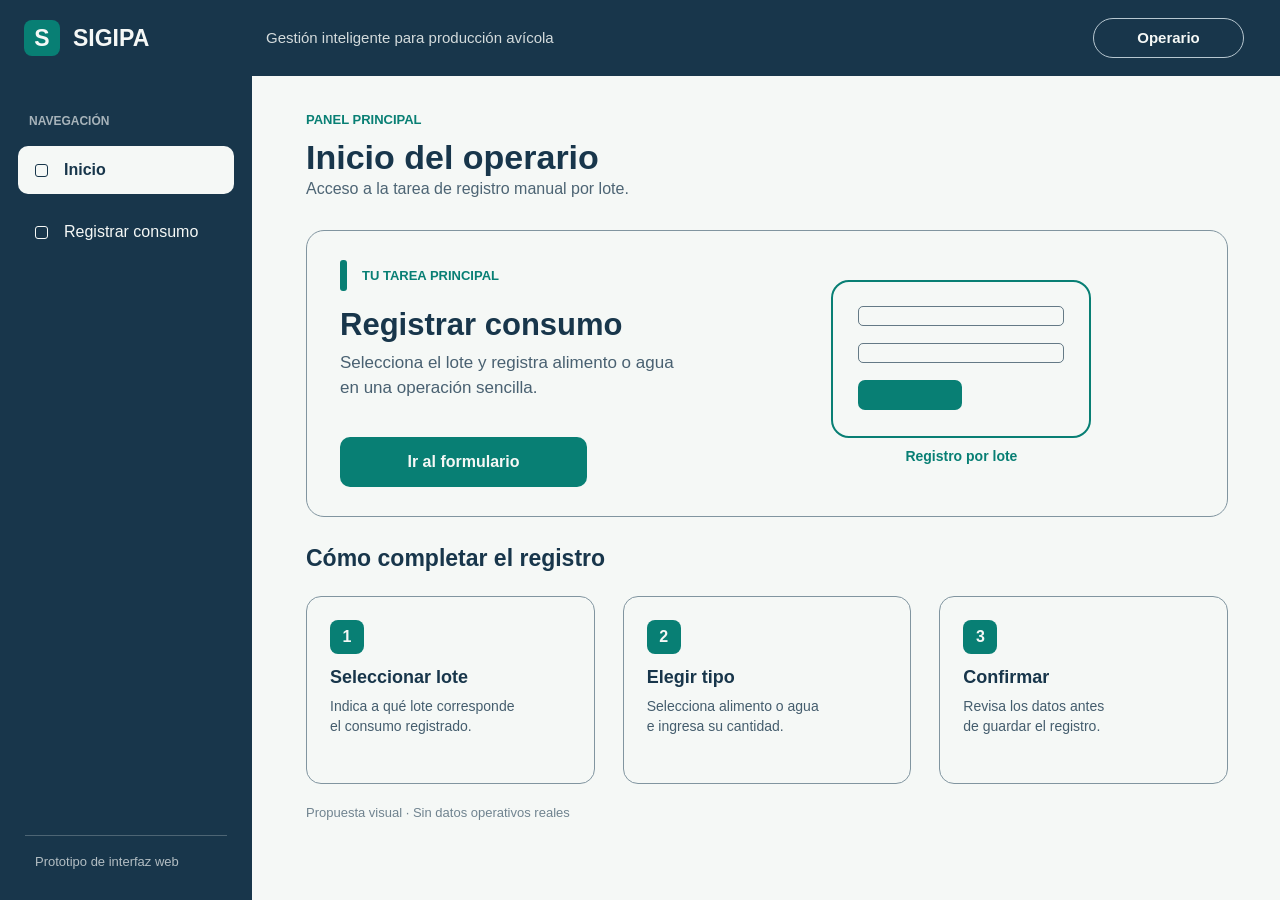
==== src/main/webapp/pages/operario/panel-operario.html @ 647e5860 "Implementar registro y acceso de usuarios en SIGIPA" ====
<!doctype html>
<html lang="es">
<head>
  <meta charset="utf-8">
  <meta name="viewport" content="width=device-width, initial-scale=1">
  <meta name="theme-color" content="#f5f8f6">
  <title>Inicio del operario | SIGIPA</title>
  <link href="https://cdn.jsdelivr.net/npm/bootstrap@5.3.8/dist/css/bootstrap.min.css" rel="stylesheet" integrity="sha384-sRIl4kxILFvY47J16cr9ZwB07vP4J8+LH7qKQnuqkuIAvNWLzeN8tE5YBujZqJLB" crossorigin="anonymous">
  <link rel="stylesheet" href="../../assets/css/estilos.css">
</head>
<body class="panel-operario">
  <aside class="op-lateral" aria-label="Navegación del operario">
    <a class="op-marca" href="panel-operario.html" aria-label="SIGIPA, inicio del operario">
      <span class="op-marca-icono" aria-hidden="true">S</span>
      <span>SIGIPA</span>
    </a>
    <nav class="op-menu" aria-label="Navegación principal">
      <p class="op-menu-titulo">NAVEGACIÓN</p>
      <a class="op-menu-enlace op-menu-enlace-activo" href="panel-operario.html" aria-current="page">
        <span class="sp-menu-icono" aria-hidden="true"></span>
        Inicio
      </a>
      <a class="op-menu-enlace" href="registrar-consumo.html">
        <span class="sp-menu-icono" aria-hidden="true"></span>
        Registrar consumo
      </a>
    </nav>
    <p class="op-lateral-pie">Prototipo de interfaz web</p>
  </aside>

  <header class="op-encabezado">
    <p class="op-lema">Gestión inteligente para producción avícola</p>
    <span class="op-rol">Operario</span>
  </header>

  <main class="op-contenido" id="contenido">
    <div class="op-contenedor">
      <div class="op-introduccion">
        <p class="op-seccion">PANEL PRINCIPAL</p>
        <h1>Inicio del operario</h1>
        <p class="op-subtitulo">
          <span class="op-texto-escritorio">Acceso a la tarea de registro manual por lote.</span>
          <span class="op-texto-movil">Acceso rápido al registro manual.</span>
        </p>
      </div>

      <section class="op-tarea" aria-labelledby="titulo-tarea">
        <div class="op-tarea-cuerpo">
          <p class="op-tarea-etiqueta">TU TAREA PRINCIPAL</p>
          <h2 id="titulo-tarea">Registrar consumo</h2>
          <p class="op-tarea-descripcion">
            <span class="op-texto-escritorio">Selecciona el lote y registra alimento o agua<br>en una operación sencilla.</span>
            <span class="op-texto-movil">Selecciona el lote y registra alimento<br>o agua de forma sencilla.</span>
          </p>
          <a class="op-boton" href="registrar-consumo.html">Ir al formulario</a>
        </div>
        <div class="op-ilustracion" aria-hidden="true">
          <div class="op-ilustracion-formulario">
            <span class="op-ilustracion-campo"></span>
            <span class="op-ilustracion-campo"></span>
            <span class="op-ilustracion-control"></span>
          </div>
          <span class="op-ilustracion-pie">Registro por lote</span>
        </div>
      </section>

      <section class="op-guia" aria-labelledby="titulo-guia">
        <h2 id="titulo-guia">Cómo completar el registro</h2>
        <ol class="op-pasos">
          <li class="op-paso">
            <span class="op-paso-numero" aria-hidden="true">1</span>
            <div>
              <h3>Seleccionar lote</h3>
              <p><span class="op-texto-escritorio">Indica a qué lote corresponde<br>el consumo registrado.</span><span class="op-texto-movil">Indica el lote de aves.</span></p>
            </div>
          </li>
          <li class="op-paso">
            <span class="op-paso-numero" aria-hidden="true">2</span>
            <div>
              <h3>Elegir tipo</h3>
              <p><span class="op-texto-escritorio">Selecciona alimento o agua<br>e ingresa su cantidad.</span><span class="op-texto-movil">Alimento o agua y su cantidad.</span></p>
            </div>
          </li>
          <li class="op-paso">
            <span class="op-paso-numero" aria-hidden="true">3</span>
            <div>
              <h3>Confirmar</h3>
              <p><span class="op-texto-escritorio">Revisa los datos antes<br>de guardar el registro.</span><span class="op-texto-movil">Revisa los datos y guarda.</span></p>
            </div>
          </li>
        </ol>
      </section>
      <p class="op-nota">Propuesta visual · Sin datos operativos reales</p>
    </div>
  </main>

  <nav class="op-menu-movil" aria-label="Navegación móvil">
    <a class="op-menu-movil-enlace op-menu-movil-activo" href="panel-operario.html" aria-current="page">
      <span class="sp-menu-icono" aria-hidden="true"></span>
      <span>Inicio</span>
    </a>
    <a class="op-menu-movil-enlace" href="registrar-consumo.html">
      <span class="sp-menu-icono" aria-hidden="true"></span>
      <span>Registro</span>
    </a>
  </nav>
</body>
</html>
---- src/main/webapp/assets/css/estilos.css ----
/*Diseño del index.html parte de Autentificación*/

:root {
  --sigipa-fondo: #f5f8f6;
  --sigipa-texto: #18364b;
  --sigipa-accion: #087f74;
}

body {
  background: var(--sigipa-fondo);
  color: var(--sigipa-texto);
  font-family: Inter, "Segoe UI", Arial, sans-serif;
}

.acceso {
  box-sizing: border-box;
  width: min(392px, 100%);
  min-height: 604px;
  padding: 32px 31px 36px;
  border: 1.5px solid var(--sigipa-texto);
  border-radius: 18px;
  background: #fff;
}

.marca {
  gap: 11px;
  min-height: 26px;
  color: var(--sigipa-texto);
  font-size: 20px;
  font-weight: 700;
  line-height: 1;
}

.marca-icono {
  position: relative;
  flex: 0 0 26px;
  width: 26px;
  height: 26px;
  border: 2.5px solid var(--sigipa-accion);
  border-radius: 50%;
}

.marca-icono::after {
  position: absolute;
  top: 5px;
  left: 7px;
  width: 8px;
  height: 11px;
  border: solid var(--sigipa-accion);
  border-width: 0 2.5px 2.5px 0;
  content: "";
  transform: rotate(45deg);
}

.acceso-titulo {
  margin: 39px 0 4px;
  font-size: 28px;
  font-weight: 700;
  line-height: 1.22;
}

.acceso-subtitulo {
  margin: 0;
  font-size: 15px;
  line-height: 1.5;
}

.acceso-formulario {
  margin-top: 32px;
}

.acceso .form-label {
  display: block;
  margin-bottom: 6px;
  color: var(--sigipa-texto);
  font-size: 14px;
  font-weight: 700;
  line-height: 1.3;
}

.acceso .form-control {
  height: 54px;
  padding: 0 15px;
  border: 1.5px solid var(--sigipa-texto);
  border-radius: 9px;
  background: #fff;
  color: var(--sigipa-texto);
  font-size: 15px;
}

.acceso .form-control::placeholder {
  color: var(--sigipa-texto);
  opacity: 1;
}

.acceso .form-control:focus {
  border-color: var(--sigipa-accion);
  box-shadow: 0 0 0 3px rgb(8 127 116 / 18%);
}

.campo-contrasena {
  margin-top: 16px;
}

.btn-acceso {
  height: 54px;
  margin-top: 54px;
  border: 1px solid var(--sigipa-accion);
  border-radius: 9px;
  background: var(--sigipa-accion);
  color: #fff;
  font-size: 17px;
  font-weight: 700;
}

.btn-acceso:hover,
.btn-acceso:active {
  border-color: #06695f !important;
  background: #06695f !important;
  color: #fff !important;
}

.btn-acceso:focus-visible {
  box-shadow: 0 0 0 3px rgb(8 127 116 / 28%);
}

.acceso-nota {
  margin-top: 38px;
  padding-top: 13px;
  border-top: 1px solid #71899a;
  font-size: 14px;
  line-height: 1.5;
}

@media (max-width: 420px) {
  .acceso {
    min-height: 0;
    padding-inline: 24px;
  }
}

/* Ajustes de la pantalla Datos del usuario */

.datos-usuario .acceso-titulo {
  margin-top: 34px;
  margin-bottom: 2px;
  font-size: 26px;
}

.datos-usuario .acceso-formulario {
  margin-top: 23px;
}

.datos-usuario .campo-datos + .campo-datos {
  margin-top: 7px;
}

.datos-usuario .btn-acceso {
  height: 48px;
  margin-top: 29px;
  font-size: 16px;
}

/* Ajustes de la pantalla aviso-error */

/* Esta pantalla reutiliza los colores, la tarjeta y la marca de estilos.css. */

.aviso-error .icono-error {
  width: 66px;
  height: 66px;
  margin: 60px auto 0;
  border: 2px solid var(--sigipa-accion);
  border-radius: 50%;
  color: var(--sigipa-accion);
  font-size: 34px;
  font-weight: 700;
  line-height: 1;
}

.aviso-error .acceso-titulo {
  margin: 14px 0 6px;
  font-size: 22px;
  line-height: 1.35;
  text-align: center;
}

.aviso-error .mensaje-error {
  margin: 0;
  font-size: 15px;
  line-height: 1.6;
  text-align: center;
}

.aviso-error .detalle-error {
  min-height: 96px;
  margin-top: 38px;
  padding: 14px 15px;
  border: 1px solid var(--sigipa-accion);
  border-radius: 9px;
}

.aviso-error .detalle-titulo,
.aviso-error .detalle-texto {
  margin: 0;
  font-size: 14px;
  line-height: 1.5;
}

.aviso-error .detalle-titulo {
  margin-bottom: 7px;
  font-weight: 700;
}

.aviso-error .btn-acceso {
  margin-top: 34px;
  font-size: 16px;
}

/* Ajustes del panel operario */

/* Solo contiene reglas del panel del operario. */

.panel-operario {
  margin: 0;
  min-width: 320px;
}

.panel-operario *,
.panel-operario *::before,
.panel-operario *::after {
  box-sizing: border-box;
}

.panel-operario {
  --op-panel: #18364b;
  --op-borde: #8195a0;
}

.op-encabezado {
  display: flex;
  align-items: center;
  height: 76px;
  margin-left: 252px;
  background: var(--sigipa-texto);
  color: var(--sigipa-fondo);
}

.op-marca {
  display: inline-flex;
  align-items: center;
  gap: 13px;
  width: 252px;
  height: 76px;
  padding-left: 24px;
  color: inherit;
  font-size: 23px;
  font-weight: 700;
  text-decoration: none;
}

.op-marca-icono {
  display: grid;
  place-items: center;
  width: 36px;
  height: 36px;
  border-radius: 8px;
  background: var(--sigipa-accion);
  font-size: 23px;
  line-height: 1;
}

.op-lema {
  margin: 0 0 0 14px;
  color: rgb(245 248 246 / 85%);
  font-size: 15px;
}

.op-rol {
  display: grid;
  place-items: center;
  width: 151px;
  height: 40px;
  margin: 0 36px 0 auto;
  border: 1px solid #b7c7d0;
  border-radius: 20px;
  font-size: 15px;
  font-weight: 700;
}

.op-lateral {
  position: fixed;
  top: 0;
  bottom: 0;
  left: 0;
  display: flex;
  flex-direction: column;
  width: 252px;
  padding: 0 0 29px;
  background: var(--sigipa-texto);
  color: var(--sigipa-fondo);
}

.op-menu {
  margin: 36px 18px 0;
}

.op-menu-titulo {
  margin: 0 11px 16px;
  color: rgb(245 248 246 / 65%);
  font-size: 12px;
  font-weight: 700;
}

.op-menu-enlace {
  display: flex;
  align-items: center;
  gap: 16px;
  min-height: 48px;
  padding: 0 17px;
  border-radius: 10px;
  color: var(--sigipa-fondo);
  font-size: 16px;
  text-decoration: none;
}

.op-menu-enlace + .op-menu-enlace {
  margin-top: 14px;
}

.op-menu-enlace-activo {
  background: var(--sigipa-fondo);
  color: var(--sigipa-texto);
  font-weight: 700;
}

.op-menu-enlace:hover:not(.op-menu-enlace-activo) {
  background: rgb(245 248 246 / 12%);
}

.op-lateral-pie {
  margin: auto 25px 0;
  padding: 16px 10px 0;
  border-top: 1px solid rgb(245 248 246 / 24%);
  color: rgb(245 248 246 / 70%);
  font-size: 13px;
}

.op-contenido {
  min-height: calc(100vh - 76px);
  margin-left: 252px;
  padding: 34px 52px 48px 54px;
}

.op-contenedor {
  max-width: 1082px;
}

.op-seccion {
  margin: 0 0 7px;
  color: var(--sigipa-accion);
  font-size: 13px;
  font-weight: 700;
}

.op-introduccion h1 {
  margin: 0;
  font-size: 34px;
  font-weight: 700;
  line-height: 1.21;
}

.op-subtitulo {
  margin: 0;
  color: rgb(24 54 75 / 76%);
  font-size: 16px;
  line-height: 1.4;
}

.op-tarea {
  position: relative;
  display: flex;
  align-items: flex-start;
  min-height: 260px;
  margin-top: 30px;
  padding: 29px 33px;
  border: 1px solid var(--op-borde);
  border-radius: 18px;
}

.op-tarea-etiqueta {
  display: flex;
  align-items: center;
  gap: 15px;
  margin: 0 0 15px;
  color: var(--sigipa-accion);
  font-size: 13px;
  font-weight: 700;
}

.op-tarea-etiqueta::before {
  display: block;
  width: 7px;
  height: 31px;
  border-radius: 3px;
  background: var(--sigipa-accion);
  content: "";
}

.op-tarea h2 {
  margin: 0 0 5px;
  font-size: 31px;
  font-weight: 700;
  line-height: 1.25;
}

.op-tarea-descripcion {
  margin: 0;
  color: rgb(24 54 75 / 78%);
  font-size: 17px;
  line-height: 1.48;
}

.op-boton {
  display: grid;
  place-items: center;
  width: 247px;
  min-height: 50px;
  margin-top: 37px;
  border-radius: 10px;
  background: var(--sigipa-accion);
  color: var(--sigipa-fondo);
  font-size: 16px;
  font-weight: 700;
  text-align: center;
  text-decoration: none;
}

.op-boton:hover {
  background: #06695f;
  color: var(--sigipa-fondo);
  text-decoration: none;
}

.op-boton:focus-visible,
.op-menu-enlace:focus-visible,
.op-menu-movil-enlace:focus-visible,
.op-marca:focus-visible {
  outline: 3px solid #65cbbf;
  outline-offset: 3px;
}

.op-ilustracion {
  position: absolute;
  top: 49px;
  left: 57%;
  right: 73px;
  width: 260px;
  height: 180px;
  color: var(--sigipa-accion);
  text-align: center;
}

.op-ilustracion-formulario {
  display: flex;
  flex-direction: column;
  gap: 17px;
  width: 260px;
  height: 158px;
  padding: 24px 25px;
  border: 2px solid var(--sigipa-accion);
  border-radius: 18px;
}

.op-ilustracion-campo {
  display: block;
  flex: 0 0 20px;
  width: 206px;
  border: 1.5px solid rgb(24 54 75 / 65%);
  border-radius: 5px;
}

.op-ilustracion-control {
  display: block;
  flex: 0 0 30px;
  width: 104px;
  border-radius: 7px;
  background: var(--sigipa-accion);
}

.op-ilustracion-pie {
  position: absolute;
  top: 166px;
  right: 0;
  left: 0;
  font-size: 14px;
  font-weight: 700;
}

.op-guia {
  margin-top: 27px;
}

.op-guia > h2 {
  margin: 0 0 24px;
  font-size: 23px;
  font-weight: 700;
  line-height: 1.22;
}

.op-pasos {
  display: grid;
  grid-template-columns: repeat(3, minmax(0, 1fr));
  gap: 28px;
  margin: 0;
  padding: 0;
  list-style: none;
}

.op-paso {
  min-height: 188px;
  padding: 23px;
  border: 1px solid var(--op-borde);
  border-radius: 15px;
}

.op-paso-numero {
  display: grid;
  place-items: center;
  width: 34px;
  height: 34px;
  margin-bottom: 12px;
  border-radius: 8px;
  background: var(--sigipa-accion);
  color: var(--sigipa-fondo);
  font-size: 16px;
  font-weight: 700;
}

.op-paso h3 {
  margin: 0 0 7px;
  font-size: 18px;
  font-weight: 700;
  line-height: 1.25;
}

.op-paso p {
  margin: 0;
  color: rgb(24 54 75 / 80%);
  font-size: 14px;
  line-height: 1.43;
}

.op-nota {
  margin: 19px 0 0;
  color: rgb(24 54 75 / 60%);
  font-size: 13px;
}

.op-menu-movil,
.op-texto-movil {
  display: none;
}

@media (max-width: 1000px) and (min-width: 701px) {
  .op-ilustracion { display: none; }
  .op-pasos { gap: 16px; }
  .op-tarea { min-height: 260px; }
}

@media (max-width: 700px) {
  .op-encabezado {
    position: sticky;
    z-index: 3;
    top: 0;
    height: 64px;
    margin-left: 0;
  }
  .op-lateral {
    z-index: 4;
    top: 0;
    right: auto;
    bottom: auto;
    width: auto;
    height: 64px;
    padding: 0;
  }
  .op-marca {
    gap: 10px;
    width: auto;
    height: 64px;
    padding-left: 16px;
    padding-right: 16px;
    font-size: 20px;
  }
  .op-marca-icono {
    width: 32px;
    height: 32px;
    font-size: 21px;
  }
  .op-rol {
    width: auto;
    height: auto;
    margin-right: 16px;
    border: 0;
    font-size: 13px;
  }
  .op-lema,
  .op-menu,
  .op-lateral-pie,
  .op-ilustracion,
  .op-nota,
  .op-texto-escritorio { display: none; }
  .op-texto-movil { display: inline; }
  .op-contenido {
    min-height: calc(100vh - 64px);
    margin-left: 0;
    padding: 17px 16px calc(112px + env(safe-area-inset-bottom));
  }
  .op-introduccion { padding: 0 6px; }
  .op-seccion {
    margin-bottom: 5px;
    font-size: 11px;
  }
  .op-introduccion h1 {
    font-size: 26px;
    line-height: 1.2;
  }
  .op-subtitulo {
    margin-top: 2px;
    font-size: 13px;
    line-height: 1.25;
  }
  .op-tarea {
    min-height: 270px;
    margin-top: 26px;
    padding: 20px 13px 88px;
    border-radius: 16px;
  }
  .op-tarea-etiqueta {
    gap: 10px;
    margin-bottom: 12px;
    font-size: 12px;
  }
  .op-tarea-etiqueta::before {
    width: 6px;
    height: 29px;
  }
  .op-tarea h2 {
    margin-bottom: 5px;
    font-size: 24px;
  }
  .op-tarea-descripcion {
    font-size: 14px;
    line-height: 1.5;
  }
  .op-boton {
    position: absolute;
    right: 13px;
    bottom: 31px;
    left: 13px;
    width: auto;
    min-height: 52px;
    margin: 0;
    font-size: 16px;
  }
  .op-guia { margin-top: 12px; }
  .op-guia > h2 {
    margin: 0 6px 18px;
    font-size: 19px;
    line-height: 1.25;
  }
  .op-pasos {
    display: flex;
    flex-direction: column;
    gap: 8px;
  }
  .op-paso {
    display: flex;
    align-items: center;
    gap: 12px;
    min-height: 72px;
    padding: 12px 13px;
    border-radius: 13px;
  }
  .op-paso-numero {
    flex: 0 0 32px;
    width: 32px;
    height: 32px;
    margin: 0;
    font-size: 15px;
  }
  .op-paso h3 {
    margin-bottom: 5px;
    font-size: 15px;
  }
  .op-paso p {
    font-size: 12px;
    line-height: 1.25;
  }
  .op-menu-movil {
    position: fixed;
    z-index: 2;
    right: 0;
    bottom: 0;
    left: 0;
    display: flex;
    height: calc(72px + env(safe-area-inset-bottom));
    padding-bottom: env(safe-area-inset-bottom);
    background: var(--sigipa-texto);
  }
  .op-menu-movil-enlace {
    position: relative;
    display: flex;
    flex: 1;
    flex-direction: column;
    align-items: center;
    justify-content: flex-end;
    gap: 7px;
    padding-bottom: 9px;
    color: rgb(245 248 246 / 68%);
    font-size: 12px;
    text-decoration: none;
  }
  .op-menu-movil-activo {
    color: var(--sigipa-fondo);
    font-weight: 700;
  }
  .op-menu-movil-activo::before {
    position: absolute;
    top: 8px;
    left: 50%;
    width: 72px;
    height: 4px;
    border-radius: 3px;
    background: var(--sigipa-accion);
    content: "";
    transform: translateX(-50%);
  }
}

/* Ajustes de la pantalla Registrar consumo */

.rc-tarjeta {
  min-height: 600px;
  margin-top: 23px;
  overflow: hidden;
  border: 1px solid var(--op-borde);
  border-radius: 18px;
}

.rc-tarjeta-cabecera {
  display: flex;
  align-items: center;
  height: 72px;
  padding: 0 36px;
  border-bottom: 1px solid rgb(129 149 160 / 35%);
}

.rc-tarjeta-cabecera h2 {
  display: flex;
  align-items: center;
  gap: 15px;
  margin: 0;
  font-size: 21px;
  font-weight: 700;
  line-height: 1.2;
}

.rc-tarjeta-cabecera h2::before {
  display: block;
  width: 7px;
  height: 27px;
  border-radius: 3px;
  background: var(--sigipa-accion);
  content: "";
}

.rc-requisito {
  margin-left: auto;
  color: var(--sigipa-accion);
  font-size: 13px;
  font-weight: 700;
}

.rc-tarjeta-cuerpo {
  display: grid;
  grid-template-columns: minmax(0, 650px) 330px;
  gap: 26px;
  padding: 14px 39px 32px 35px;
}

.rc-formulario {
  min-width: 0;
  padding-top: 15px;
}

.rc-fila {
  display: grid;
  grid-template-columns: repeat(2, minmax(0, 1fr));
  gap: 28px;
}

.rc-grupo {
  min-width: 0;
  margin: 0;
  padding: 0;
  border: 0;
}

.rc-etiqueta {
  display: block;
  margin: 0 0 16px;
  color: var(--sigipa-texto);
  font-size: 15px;
  font-weight: 700;
  line-height: 18px;
}

legend.rc-etiqueta {
  float: none;
  width: auto;
}

.rc-control,
.rc-radio-grupo {
  width: 100%;
  height: 58px;
  border: 1.5px solid var(--op-borde);
  border-radius: 10px;
  background: var(--sigipa-fondo);
  color: var(--sigipa-texto);
}

.rc-control {
  padding: 0 17px;
  appearance: none;
  font: inherit;
  font-size: 17px;
  outline: 0;
}

.rc-control::-webkit-inner-spin-button,
.rc-control::-webkit-outer-spin-button {
  margin: 0;
  appearance: none;
}

.rc-control::placeholder,
.rc-select:invalid {
  color: rgb(24 54 75 / 62%);
  opacity: 1;
}

.rc-control:focus,
.rc-radio-grupo:focus-within {
  border-color: var(--sigipa-accion);
  box-shadow: 0 0 0 3px rgb(8 127 116 / 18%);
}

.rc-select-contenedor,
.rc-control-contenedor {
  position: relative;
}

.rc-select {
  appearance: none;
  padding-right: 48px;
}

.rc-select-contenedor::after {
  position: absolute;
  top: 21px;
  right: 19px;
  width: 10px;
  height: 10px;
  border-right: 2px solid var(--sigipa-texto);
  border-bottom: 2px solid var(--sigipa-texto);
  content: "";
  pointer-events: none;
  transform: rotate(45deg);
  transform-origin: center;
}

.rc-tipo {
  margin-top: 28px;
}

.rc-radio-grupo {
  display: flex;
  align-items: center;
  gap: 67px;
  padding: 0 15px;
}

.rc-radio-opcion {
  display: inline-flex;
  align-items: center;
  gap: 10px;
  margin: 0;
  font-size: 16px;
  line-height: 1;
  cursor: pointer;
}

.rc-radio-opcion:has(input:checked) {
  font-weight: 700;
}

.rc-radio-opcion input {
  display: grid;
  flex: 0 0 20px;
  place-content: center;
  width: 20px;
  height: 20px;
  margin: 0;
  appearance: none;
  border: 1.5px solid var(--sigipa-texto);
  border-radius: 50%;
  background: var(--sigipa-fondo);
  cursor: pointer;
}

.rc-radio-opcion input::before {
  width: 8px;
  height: 8px;
  border-radius: 50%;
  background: var(--sigipa-accion);
  content: "";
  transform: scale(0);
}

.rc-radio-opcion input:checked {
  border-color: var(--sigipa-accion);
}

.rc-radio-opcion input:checked::before {
  transform: scale(1);
}

.rc-radio-opcion input:focus-visible {
  outline: 3px solid rgb(8 127 116 / 25%);
  outline-offset: 3px;
}

.rc-fila-inferior {
  margin-top: 24px;
}

.rc-auto {
  display: none;
}

.rc-ayuda {
  margin: 22px 0 0;
  color: rgb(24 54 75 / 74%);
  font-size: 14px;
  line-height: 17px;
}

.rc-acciones {
  display: flex;
  gap: 14px;
  margin-top: 45px;
}

.rc-boton {
  display: grid;
  place-items: center;
  height: 52px;
  border-radius: 9px;
  font-size: 16px;
  font-weight: 700;
  line-height: 1;
}

.rc-boton-secundario {
  text-decoration: none;
  width: 134px;
  border: 1.5px solid var(--sigipa-texto);
  background: transparent;
  color: var(--sigipa-texto);
}

.rc-boton-principal {
  width: 210px;
  border: 1.5px solid var(--sigipa-accion);
  background: var(--sigipa-accion);
  color: var(--sigipa-fondo);
}

.rc-boton-secundario:hover {
  background: rgb(24 54 75 / 8%);
}

.rc-boton-principal:hover {
  border-color: #06695f;
  background: #06695f;
}

.rc-boton:focus-visible {
  outline: 3px solid #65cbbf;
  outline-offset: 3px;
}

.rc-panel-ayuda {
  height: 379px;
  padding: 23px 19px 20px;
  border: 1px solid var(--op-borde);
  border-radius: 14px;
}

.rc-panel-ayuda-cabecera {
  display: flex;
  align-items: center;
  gap: 12px;
  padding-bottom: 19px;
  border-bottom: 1px solid rgb(129 149 160 / 35%);
}

.rc-icono-informacion {
  display: grid;
  flex: 0 0 34px;
  place-items: center;
  width: 34px;
  height: 34px;
  border-radius: 8px;
  background: var(--sigipa-accion);
  color: var(--sigipa-fondo);
  font-size: 20px;
  font-weight: 700;
}

.rc-panel-ayuda h3 {
  margin: 0;
  font-size: 18px;
  font-weight: 700;
  line-height: 1.2;
}

.rc-lista-ayuda {
  margin: 0;
  padding: 20px 0 0 20px;
  list-style: none;
}

.rc-lista-ayuda li {
  position: relative;
}

.rc-lista-ayuda li + li {
  margin-top: 17px;
}

.rc-lista-ayuda li::before {
  position: absolute;
  top: 5px;
  left: -19px;
  width: 8px;
  height: 8px;
  border-radius: 50%;
  background: var(--sigipa-accion);
  content: "";
}

.rc-lista-ayuda strong,
.rc-lista-ayuda span {
  display: block;
}

.rc-lista-ayuda strong {
  margin-bottom: 8px;
  font-size: 15px;
  line-height: 18px;
}

.rc-lista-ayuda span {
  color: rgb(24 54 75 / 78%);
  font-size: 14px;
  line-height: 20px;
}

@media (max-width: 1100px) and (min-width: 701px) {
  .rc-tarjeta {
    min-height: 0;
  }

  .rc-tarjeta-cuerpo {
    display: block;
    padding-right: 35px;
  }

  .rc-panel-ayuda {
    display: none;
  }

  .rc-formulario {
    padding-bottom: 8px;
  }
}

@media (max-width: 700px) {
  .registro-consumo .op-introduccion h1 {
    font-size: 27px;
  }

  .rc-tarjeta {
    min-height: 581px;
    margin-top: 18px;
    border-radius: 16px;
  }

  .rc-tarjeta-cabecera {
    height: 60px;
    padding: 0 13px;
  }

  .rc-tarjeta-cabecera h2 {
    gap: 10px;
    font-size: 17px;
  }

  .rc-tarjeta-cabecera h2::before {
    width: 6px;
    height: 22px;
  }

  .rc-requisito {
    font-size: 11px;
  }

  .rc-tarjeta-cuerpo {
    display: block;
    padding: 16px 13px 25px;
  }

  .rc-formulario {
    padding: 0;
  }

  .rc-fila {
    grid-template-columns: minmax(0, 1fr);
    gap: 0;
  }

  .rc-etiqueta {
    margin-bottom: 9px;
    font-size: 13px;
    line-height: 16px;
  }

  .rc-control,
  .rc-radio-grupo {
    height: 46px;
    border-radius: 9px;
  }

  .rc-control {
    padding: 0 13px;
    font-size: 14px;
  }

  .rc-select {
    padding-right: 42px;
  }

  .rc-select-contenedor::after {
    top: 16px;
    right: 16px;
    width: 9px;
    height: 9px;
  }

  .rc-tipo {
    margin-top: 13px;
  }

  .rc-radio-grupo {
    gap: 65px;
    height: 48px;
    padding: 0 13px;
  }

  .rc-radio-opcion {
    gap: 8px;
    font-size: 14px;
  }

  .rc-radio-opcion input {
    flex-basis: 16px;
    width: 16px;
    height: 16px;
  }

  .rc-radio-opcion input::before {
    width: 6px;
    height: 6px;
  }

  .rc-fila-inferior {
    margin-top: 8px;
  }

  .rc-auto {
    position: absolute;
    top: 50%;
    right: 16px;
    display: block;
    color: var(--sigipa-accion);
    font-size: 10px;
    font-weight: 700;
    transform: translateY(-50%);
  }

  .rc-control-contenedor .rc-control {
    padding-right: 62px;
  }

  .rc-ayuda {
    margin-top: 9px;
    font-size: 12px;
    line-height: 15px;
  }

  .rc-acciones {
    gap: 10px;
    margin-top: 28px;
  }

  .rc-boton {
    height: 48px;
    font-size: 14px;
  }

  .rc-boton-secundario {
    flex: 0 0 103px;
    width: 103px;
  }

  .rc-boton-principal {
    flex: 1;
    width: auto;
  }

  .rc-panel-ayuda {
    display: none;
  }
}

/* Ajustes del panel del supervisor */

.sp-menu-icono {
  flex: 0 0 13px;
  width: 13px;
  height: 13px;
  border: 1.5px solid currentcolor;
  border-radius: 3px;
}

.sp-alerta {
  position: relative;
  min-height: 273px;
  margin-top: 26px;
  padding: 27px 31px 26px;
  border: 1.5px solid var(--sigipa-accion);
  border-radius: 18px;
}

.sp-alerta-contenido {
  max-width: 650px;
}

.sp-alerta-etiqueta {
  display: flex;
  align-items: flex-start;
  gap: 20px;
  min-height: 44px;
  margin: 0;
  padding-top: 5px;
  color: var(--sigipa-accion);
  font-size: 14px;
  font-weight: 700;
  line-height: 17px;
}

.sp-alerta-etiqueta::before {
  display: block;
  flex: 0 0 8px;
  width: 8px;
  height: 44px;
  margin-top: -5px;
  border-radius: 3px;
  background: var(--sigipa-accion);
  content: "";
}

.sp-alerta h2 {
  margin: 0;
  font-size: 30px;
  font-weight: 700;
  line-height: 36px;
}

.sp-alerta-descripcion {
  margin: 5px 0 0;
  color: rgb(24 54 75 / 80%);
  font-size: 17px;
  line-height: 21px;
}

.sp-alerta-boton {
  position: absolute;
  bottom: 26px;
  left: 31px;
  display: grid;
  place-items: center;
  width: 228px;
  height: 50px;
  border-radius: 9px;
  background: var(--sigipa-accion);
  color: var(--sigipa-fondo);
  font-size: 16px;
  font-weight: 700;
  text-decoration: none;
}

.sp-alerta-boton:hover {
  background: #06695f;
  color: var(--sigipa-fondo);
}

.sp-alerta-boton:focus-visible,
.sp-acceso-enlace:focus-visible {
  outline: 3px solid #65cbbf;
  outline-offset: 3px;
}

.sp-resumen {
  position: absolute;
  top: 32px;
  right: 40px;
  width: 318px;
  height: 188px;
  padding: 20px 23px 17px;
  border: 1px solid var(--op-borde);
  border-radius: 14px;
}

.sp-resumen h3 {
  margin: 0;
  padding-bottom: 11px;
  border-bottom: 1px solid rgb(129 149 160 / 35%);
  color: var(--sigipa-accion);
  font-size: 13px;
  font-weight: 700;
  line-height: 16px;
}

.sp-resumen-lista {
  margin: 11px 0 0;
}

.sp-resumen-fila {
  display: flex;
  align-items: center;
  justify-content: space-between;
  min-height: 41px;
  margin: 0;
}

.sp-resumen-fila dt,
.sp-resumen-fila dd {
  margin: 0;
}

.sp-resumen-fila dt {
  font-size: 16px;
  font-weight: 400;
}

.sp-resumen-fila dd {
  font-size: 20px;
  font-weight: 700;
}

.sp-resumen-faltante {
  min-height: 42px;
  border-top: 1px solid rgb(129 149 160 / 35%);
}

.sp-resumen-faltante dt {
  font-weight: 700;
}

.sp-resumen-faltante dd {
  color: var(--sigipa-accion);
}

.sp-accesos {
  margin-top: 22px;
}

.sp-accesos > h2 {
  display: none;
}

.sp-accesos-grid {
  display: grid;
  grid-template-columns: minmax(0, 524px) minmax(0, 1fr);
  gap: 20px;
}

.sp-acceso {
  position: relative;
  min-height: 227px;
  padding: 10px 28px 35px;
  border: 1px solid var(--op-borde);
  border-radius: 15px;
}

.sp-acceso h3 {
  margin: 0;
  font-size: 22px;
  font-weight: 700;
  line-height: 27px;
}

.sp-acceso p {
  margin: 9px 0 0;
  color: rgb(24 54 75 / 80%);
  font-size: 16px;
  line-height: 24px;
}

.sp-acceso-enlace {
  position: absolute;
  bottom: 35px;
  left: 28px;
  display: grid;
  place-items: center;
  height: 50px;
  border: 1.5px solid var(--sigipa-texto);
  border-radius: 9px;
  color: var(--sigipa-texto);
  font-size: 16px;
  font-weight: 700;
  text-decoration: none;
}

.sp-acceso-inventario {
  width: 204px;
}

.sp-acceso-reportes {
  width: 196px;
}

.sp-acceso-enlace:hover {
  background: rgb(24 54 75 / 8%);
  color: var(--sigipa-texto);
}

.sp-acceso-flecha {
  display: none;
}

.sp-nota {
  margin: 23px 0 0;
  color: rgb(24 54 75 / 62%);
  font-size: 13px;
  line-height: 16px;
}

@media (max-width: 1100px) and (min-width: 701px) {
  .sp-alerta {
    padding-bottom: 28px;
  }

  .sp-alerta-contenido {
    max-width: none;
  }

  .sp-alerta-boton {
    position: static;
    margin-top: 26px;
  }

  .sp-resumen {
    position: static;
    width: 100%;
    height: auto;
    margin-top: 25px;
  }

  .sp-accesos-grid {
    grid-template-columns: minmax(0, 1fr);
  }
}

@media (max-width: 700px) {
  .panel-supervisor .op-introduccion h1 {
    font-size: 26px;
  }

  .sp-menu-icono {
    flex-basis: 16px;
    width: 16px;
    height: 16px;
    border-color: currentcolor;
    border-radius: 4px;
  }

  .sp-alerta {
    min-height: 286px;
    margin-top: 22px;
    padding: 19px 12px 16px;
    border-width: 2px;
    border-radius: 16px;
  }

  .sp-alerta-contenido {
    max-width: none;
  }

  .sp-alerta-etiqueta {
    gap: 10px;
    min-height: 28px;
    padding-top: 8px;
    font-size: 12px;
    line-height: 15px;
  }

  .sp-alerta-etiqueta::before {
    flex-basis: 6px;
    width: 6px;
    height: 28px;
    margin-top: -8px;
  }

  .sp-alerta h2 {
    margin-top: 2px;
    font-size: 25px;
    line-height: 30px;
  }

  .sp-alerta-descripcion {
    margin-top: 10px;
    font-size: 14px;
    line-height: 20px;
  }

  .sp-alerta-boton {
    display: none;
  }

  .sp-resumen {
    position: static;
    width: auto;
    height: auto;
    margin-top: 31px;
    padding: 15px 0 0;
    border: 0;
    border-top: 1px solid rgb(129 149 160 / 35%);
    border-radius: 0;
  }

  .sp-resumen h3,
  .sp-resumen-faltante {
    display: none;
  }

  .sp-resumen-lista {
    margin: 0;
  }

  .sp-resumen-fila {
    min-height: 33px;
  }

  .sp-resumen-fila dt {
    font-size: 14px;
  }

  .sp-resumen-fila dd {
    font-size: 16px;
  }

  .sp-accesos {
    margin-top: 10px;
  }

  .sp-accesos > h2 {
    display: block;
    margin: 0 0 20px;
    font-size: 19px;
    font-weight: 700;
    line-height: 23px;
  }

  .sp-accesos-grid {
    grid-template-columns: minmax(0, 1fr);
    gap: 13px;
  }

  .sp-acceso {
    min-height: 95px;
    padding: 12px 48px 12px 13px;
    border-radius: 13px;
  }

  .sp-acceso h3 {
    font-size: 17px;
    line-height: 21px;
  }

  .sp-acceso p {
    margin-top: 8px;
    font-size: 13px;
    line-height: 16px;
  }

  .sp-acceso-enlace {
    position: absolute;
    inset: 0;
    display: block;
    width: auto;
    height: auto;
    border: 0;
    border-radius: inherit;
  }

  .sp-acceso-enlace-texto {
    position: absolute;
    width: 1px;
    height: 1px;
    padding: 0;
    overflow: hidden;
    clip: rect(0, 0, 0, 0);
    white-space: nowrap;
    border: 0;
  }

  .sp-acceso-flecha {
    position: absolute;
    top: 50%;
    right: 21px;
    display: block;
    color: var(--sigipa-accion);
    font-size: 27px;
    font-weight: 700;
    line-height: 1;
    transform: translateY(-50%);
  }

  .sp-nota {
    margin: 15px 6px 0;
    font-size: 11px;
    line-height: 13px;
  }
}

/* Ajustes de la pantalla Gestionar inventario */

.inventario-formulario .rc-tarjeta-cabecera {
  padding-inline: 35px;
}

.si-selector {
  display: grid;
  grid-template-columns: repeat(2, minmax(0, 1fr));
  width: 100%;
  height: 52px;
  padding: 3px;
  border: 1.5px solid var(--op-borde);
  border-radius: 10px;
}

.si-selector-opcion {
  position: relative;
  display: grid;
  place-items: center;
  margin: 0;
  border-radius: 7px;
  color: var(--sigipa-texto);
  font-size: 16px;
  font-weight: 700;
  line-height: 1;
  text-align: center;
  cursor: pointer;
}

.si-selector-opcion:has(input:checked) {
  background: var(--sigipa-accion);
  color: var(--sigipa-fondo);
}

.si-selector-opcion:has(input:focus-visible) {
  outline: 3px solid #65cbbf;
  outline-offset: 2px;
}

.si-selector-opcion input {
  position: absolute;
  width: 1px;
  height: 1px;
  opacity: 0;
  pointer-events: none;
}

.si-fila-datos {
  margin-top: 24px;
}

.si-fila-cantidad {
  display: grid;
  grid-template-columns: repeat(2, minmax(0, 1fr));
  gap: 28px;
  margin-top: 20px;
}

.si-ayuda-cantidad {
  align-self: start;
  margin: 20px 0 0;
  color: rgb(24 54 75 / 78%);
  font-size: 15px;
  line-height: 20px;
}

.si-ayuda-movil {
  display: none;
}

.si-nota {
  margin: 37px 0 0;
  color: rgb(24 54 75 / 74%);
  font-size: 14px;
  line-height: 17px;
}

.si-acciones {
  margin-top: 45px;
}

.si-acciones .rc-boton-principal {
  width: 190px;
}

@media (max-width: 700px) {
  .inventario-formulario .op-introduccion h1 {
    font-size: 27px;
  }

  .inventario-formulario .rc-tarjeta-cabecera {
    padding-inline: 13px;
  }

  .si-selector {
    height: 48px;
    border-radius: 9px;
  }

  .si-selector-opcion {
    font-size: 14px;
  }

  .si-fila-datos {
    display: block;
    margin-top: 12px;
  }

  .si-fila-datos .rc-grupo + .rc-grupo {
    margin-top: 5px;
  }

  .si-fila-cantidad {
    display: flex;
    flex-direction: column;
    gap: 0;
    margin-top: 5px;
  }

  .si-ayuda-cantidad {
    position: relative;
    display: flex;
    align-items: center;
    width: 100%;
    height: 64px;
    margin: 29px 0 0;
    padding: 0 12px 0 26px;
    border: 1.5px solid var(--op-borde);
    border-radius: 10px;
    color: rgb(24 54 75 / 80%);
    font-size: 12px;
    line-height: 18px;
  }

  .si-ayuda-cantidad::before {
    position: absolute;
    top: 13px;
    left: 11px;
    width: 5px;
    height: 36px;
    border-radius: 3px;
    background: var(--sigipa-accion);
    content: "";
  }

  .si-ayuda-escritorio,
  .si-nota {
    display: none;
  }

  .si-ayuda-movil {
    display: block;
  }

  .si-acciones {
    margin-top: 29px;
  }

  .si-acciones .rc-boton-principal {
    flex: 1;
    width: auto;
  }
}

/* Ajustes de la pantalla Generar reporte */

.gr-distribucion {
  display: grid;
  grid-template-columns: minmax(0, 704px) minmax(0, 358px);
  gap: 20px;
  margin-top: 20px;
}

.gr-tarjeta,
.gr-panel-consultas {
  height: 594px;
  border: 1px solid var(--op-borde);
  border-radius: 18px;
}

.gr-tarjeta {
  overflow: hidden;
}

.gr-tarjeta-cabecera {
  display: flex;
  align-items: center;
  height: 79px;
  padding: 0 30px;
  border-bottom: 1px solid rgb(129 149 160 / 35%);
}

.gr-tarjeta-cabecera h2 {
  display: flex;
  align-items: center;
  gap: 14px;
  margin: 0;
  font-size: 21px;
  font-weight: 700;
  line-height: 25px;
}

.gr-tarjeta-cabecera h2::before {
  display: block;
  flex: 0 0 7px;
  width: 7px;
  height: 29px;
  border-radius: 3px;
  background: var(--sigipa-accion);
  content: "";
}

.gr-formulario {
  padding: 28px 31px 32px;
}

.gr-fila {
  display: grid;
  grid-template-columns: 310px minmax(0, 1fr);
  gap: 22px;
}

.gr-formulario .rc-etiqueta {
  margin-bottom: 15px;
}

.gr-formulario .rc-control {
  height: 56px;
  font-size: 16px;
}

.gr-formulario .rc-select,
.gr-formulario .rc-control::placeholder {
  color: rgb(24 54 75 / 70%);
  opacity: 1;
}

.gr-formulario .rc-select-contenedor::after {
  top: 19px;
}

.gr-fila-fechas {
  margin-top: 25px;
}

.gr-formato {
  margin-top: 31px;
}

.gr-radio-grupo {
  display: flex;
  align-items: center;
  gap: 114px;
  width: 100%;
  height: 59px;
  padding: 0 20px;
  border: 1.5px solid var(--op-borde);
  border-radius: 9px;
}

.gr-radio-grupo:focus-within {
  border-color: var(--sigipa-accion);
  box-shadow: 0 0 0 3px rgb(8 127 116 / 18%);
}

.gr-radio-grupo .rc-radio-opcion {
  gap: 10px;
  font-size: 16px;
}

.gr-radio-grupo .rc-radio-opcion input {
  flex-basis: 18px;
  width: 18px;
  height: 18px;
}

.gr-nota {
  margin: 20px 0 0;
  color: rgb(24 54 75 / 73%);
  font-size: 14px;
  line-height: 17px;
}

.gr-acciones {
  gap: 15px;
  margin-top: 41px;
}

.gr-acciones .rc-boton {
  height: 49px;
  font-size: 15px;
}

.gr-acciones .rc-boton-secundario {
  width: 132px;
}

.gr-acciones .rc-boton-principal {
  width: 203px;
}

.gr-panel-consultas {
  position: relative;
  padding: 17px 25px 25px;
}

.gr-panel-consultas > h2 {
  margin: 0;
  padding-bottom: 20px;
  border-bottom: 1px solid rgb(129 149 160 / 35%);
  font-size: 21px;
  font-weight: 700;
  line-height: 25px;
}

.gr-consulta-item {
  min-height: 88px;
  padding: 16px 0 20px;
  border-bottom: 1px solid rgb(129 149 160 / 35%);
}

.gr-consulta-item h3 {
  margin: 0;
  font-size: 16px;
  font-weight: 700;
  line-height: 19px;
}

.gr-consulta-item p {
  margin: 10px 0 0;
  color: rgb(24 54 75 / 76%);
  font-size: 14px;
  line-height: 17px;
}

.gr-consulta-formatos {
  min-height: 0;
  padding-top: 23px;
  border-bottom: 0;
}

.gr-consulta-formatos p {
  margin-top: 12px;
}

.gr-panel-nota {
  position: absolute;
  bottom: 41px;
  left: 25px;
  margin: 0;
  color: rgb(24 54 75 / 64%);
  font-size: 13px;
  line-height: 16px;
}

@media (max-width: 1100px) and (min-width: 701px) {
  .gr-distribucion {
    grid-template-columns: minmax(0, 1fr);
  }

  .gr-panel-consultas {
    display: none;
  }

  .gr-fila {
    grid-template-columns: repeat(2, minmax(0, 1fr));
  }
}

@media (max-width: 700px) {
  .gr-distribucion {
    display: block;
    margin-top: 18px;
  }

  .gr-tarjeta {
    height: 581px;
    border-radius: 16px;
  }

  .gr-tarjeta-cabecera {
    height: 61px;
    padding: 0 13px;
  }

  .gr-tarjeta-cabecera h2 {
    gap: 10px;
    font-size: 17px;
    line-height: 21px;
  }

  .gr-tarjeta-cabecera h2::before {
    flex-basis: 6px;
    width: 6px;
    height: 23px;
  }

  .gr-formulario {
    padding: 15px 13px 26px;
  }

  .gr-fila {
    display: block;
  }

  .gr-fila-fechas {
    margin-top: 0;
  }

  .gr-formulario .rc-etiqueta {
    margin-bottom: 5px;
  }

  .gr-formulario .rc-control {
    height: 47px;
    font-size: 14px;
  }

  .gr-formulario .rc-select-contenedor::after {
    top: 16px;
    right: 16px;
    width: 9px;
    height: 9px;
  }

  .gr-formato {
    margin-top: 12px;
  }

  .gr-formato .rc-etiqueta {
    margin-bottom: 7px;
  }

  .gr-radio-grupo {
    gap: 92px;
    height: 48px;
    padding: 0 14px;
    border-radius: 9px;
  }

  .gr-radio-grupo .rc-radio-opcion {
    gap: 8px;
    font-size: 14px;
  }

  .gr-radio-grupo .rc-radio-opcion input {
    flex-basis: 16px;
    width: 16px;
    height: 16px;
  }

  .gr-nota {
    margin-top: 20px;
    font-size: 12px;
    line-height: 15px;
  }

  .gr-acciones {
    gap: 10px;
    margin-top: 39px;
  }

  .gr-acciones .rc-boton {
    height: 48px;
    font-size: 14px;
  }

  .gr-acciones .rc-boton-secundario {
    flex: 0 0 103px;
    width: 103px;
  }

  .gr-acciones .rc-boton-principal {
    flex: 1;
    width: auto;
  }

  .gr-panel-consultas {
    display: none;
  }
}

/* Ajustes del panel del administrador */

.pa-etiqueta-oculta {
  position: absolute;
  width: 1px;
  height: 1px;
  padding: 0;
  overflow: hidden;
  clip: rect(0, 0, 0, 0);
  white-space: nowrap;
  border: 0;
}

.pa-filtros {
  display: grid;
  grid-template-columns: 530px minmax(0, 1fr);
  gap: 14px;
  margin-top: 18px;
}

.pa-filtro {
  position: relative;
}

.pa-filtro::after {
  position: absolute;
  top: 16px;
  right: 23px;
  width: 7px;
  height: 7px;
  border-right: 2px solid var(--sigipa-texto);
  border-bottom: 2px solid var(--sigipa-texto);
  content: "";
  pointer-events: none;
  transform: rotate(45deg);
}

.pa-filtro-control {
  display: block;
  width: 100%;
  height: 44px;
  padding: 0 45px 0 17px;
  appearance: none;
  border: 1px solid var(--op-borde);
  border-radius: 9px;
  background: var(--sigipa-fondo);
  color: var(--sigipa-texto);
  font: inherit;
  font-size: 15px;
  outline: 0;
}

.pa-filtro-control:focus {
  border-color: var(--sigipa-accion);
  box-shadow: 0 0 0 3px rgb(8 127 116 / 18%);
}

.pa-filtro-movil {
  display: none;
}

.pa-indicadores {
  display: grid;
  grid-template-columns: repeat(4, minmax(0, 1fr));
  gap: 18px;
  margin-top: 19px;
}

.pa-indicador {
  height: 149px;
  padding: 20px 19px 15px;
  border: 1px solid var(--op-borde);
  border-radius: 14px;
}

.pa-indicador-marca {
  display: block;
  width: 30px;
  height: 5px;
  margin-bottom: 11px;
  border-radius: 3px;
  background: var(--sigipa-accion);
}

.pa-indicador h2 {
  margin: 0;
  font-size: 15px;
  font-weight: 700;
  line-height: 18px;
}

.pa-indicador-valor {
  margin: 19px 0 0;
  font-size: 29px;
  font-weight: 700;
  line-height: 35px;
}

.pa-indicador-detalle {
  margin: 6px 0 0;
  color: rgb(24 54 75 / 65%);
  font-size: 13px;
  line-height: 16px;
}

.pa-detalle {
  display: grid;
  grid-template-columns: minmax(0, 725px) minmax(0, 337px);
  gap: 20px;
  margin-top: 20px;
}

.pa-grafico,
.pa-resumen {
  height: 313px;
  border: 1px solid var(--op-borde);
  border-radius: 16px;
}

.pa-grafico {
  position: relative;
  margin: 0;
}

.pa-grafico-encabezado {
  padding: 14px 24px 0;
}

.pa-grafico-encabezado h2,
.pa-resumen > h2 {
  margin: 0;
  font-size: 21px;
  font-weight: 700;
  line-height: 25px;
}

.pa-grafico-encabezado p {
  margin: 7px 0 0;
  color: rgb(24 54 75 / 65%);
  font-size: 14px;
  line-height: 17px;
}

.pa-grafico-plot {
  position: absolute;
  top: 62px;
  right: 26px;
  bottom: 38px;
  left: 43px;
}

.pa-linea-guia {
  position: absolute;
  right: 0;
  left: 0;
  height: 1px;
  background: rgb(129 149 160 / 32%);
}

.pa-linea-guia-superior { top: 0; }
.pa-linea-guia-media { top: 50%; }
.pa-linea-guia-inferior { bottom: 0; }

.pa-linea-datos {
  position: absolute;
  inset: 0;
  width: 100%;
  height: 100%;
  overflow: visible;
}

.pa-linea-datos polyline {
  fill: none;
  stroke: var(--sigipa-accion);
  stroke-linecap: round;
  stroke-linejoin: round;
  stroke-width: 2.5px;
  vector-effect: non-scaling-stroke;
}

.pa-punto {
  position: absolute;
  width: 8px;
  height: 8px;
  border-radius: 50%;
  background: var(--sigipa-accion);
  transform: translate(-50%, -50%);
}

.pa-punto-1 { top: 69%; left: 0; }
.pa-punto-2 { top: 54%; left: 16.667%; }
.pa-punto-3 { top: 61%; left: 33.333%; }
.pa-punto-4 { top: 38%; left: 50%; }
.pa-punto-5 { top: 46%; left: 66.667%; }
.pa-punto-6 { top: 27%; left: 83.333%; }
.pa-punto-7 { top: 33%; left: 100%; }

.pa-grafico-etiquetas {
  position: absolute;
  right: 26px;
  bottom: 11px;
  left: 43px;
  height: 16px;
  color: rgb(24 54 75 / 70%);
  font-size: 13px;
  line-height: 16px;
}

.pa-grafico-etiquetas span {
  position: absolute;
  text-align: center;
  transform: translateX(-50%);
}

.pa-grafico-etiquetas span:nth-child(1) { left: 0; }
.pa-grafico-etiquetas span:nth-child(2) { left: 16.667%; }
.pa-grafico-etiquetas span:nth-child(3) { left: 33.333%; }
.pa-grafico-etiquetas span:nth-child(4) { left: 50%; }
.pa-grafico-etiquetas span:nth-child(5) { left: 66.667%; }
.pa-grafico-etiquetas span:nth-child(6) { left: 83.333%; }
.pa-grafico-etiquetas span:nth-child(7) { left: 100%; }

.pa-resumen {
  padding: 14px 25px 24px;
}

.pa-resumen > h2 {
  padding-bottom: 14px;
  border-bottom: 1px solid rgb(129 149 160 / 35%);
}

.pa-resumen-lista {
  margin: 0;
}

.pa-resumen-fila {
  display: flex;
  align-items: center;
  justify-content: space-between;
  height: 56px;
  border-bottom: 1px solid rgb(129 149 160 / 35%);
}

.pa-resumen-fila:nth-child(2) {
  height: 54px;
}

.pa-resumen-fila dt,
.pa-resumen-fila dd {
  margin: 0;
}

.pa-resumen-fila dt {
  font-size: 15px;
  font-weight: 400;
  line-height: 18px;
}

.pa-resumen-fila dd {
  font-size: 16px;
  font-weight: 700;
  line-height: 19px;
}

.pa-resumen > p {
  margin: 19px 0 0;
  color: rgb(24 54 75 / 78%);
  font-size: 15px;
  line-height: 23px;
}

.pa-nota {
  margin: 22px 0 0;
  color: rgb(24 54 75 / 62%);
  font-size: 13px;
  line-height: 16px;
}

@media (max-width: 1100px) and (min-width: 701px) {
  .pa-filtros {
    grid-template-columns: repeat(2, minmax(0, 1fr));
  }

  .pa-indicadores {
    grid-template-columns: repeat(2, minmax(0, 1fr));
  }

  .pa-detalle {
    grid-template-columns: minmax(0, 1fr);
  }

  .pa-resumen {
    display: none;
  }
}

@media (max-width: 700px) {
  .pa-filtros {
    grid-template-columns: 170px minmax(0, 1fr);
    gap: 12px;
    margin-top: 17px;
  }

  .pa-filtro::after,
  .pa-filtro-escritorio {
    display: none;
  }

  .pa-filtro-movil {
    display: block;
  }

  .pa-filtro-control {
    height: 43px;
    padding: 0 11px;
    border-radius: 9px;
    font-size: 13px;
  }

  .pa-indicadores {
    grid-template-columns: repeat(2, minmax(0, 1fr));
    gap: 12px 6px;
    margin-top: 15px;
  }

  .pa-indicador {
    height: 103px;
    padding: 14px 12px 10px;
    border-radius: 14px;
  }

  .pa-indicador-marca {
    width: 25px;
    height: 4px;
    margin-bottom: 12px;
  }

  .pa-indicador h2 {
    font-size: 12px;
    line-height: 15px;
  }

  .pa-indicador-valor {
    margin-top: 11px;
    font-size: 22px;
    line-height: 27px;
  }

  .pa-indicador-detalle {
    display: none;
  }

  .pa-detalle {
    display: block;
    margin-top: 23px;
  }

  .pa-grafico {
    height: 266px;
    border-radius: 16px;
  }

  .pa-grafico-encabezado {
    padding: 14px 13px 0;
  }

  .pa-grafico-encabezado h2 {
    font-size: 18px;
    line-height: 22px;
  }

  .pa-grafico-encabezado p {
    margin-top: 5px;
    font-size: 12px;
    line-height: 15px;
  }

  .pa-grafico-plot {
    top: 58px;
    right: 17px;
    bottom: 37px;
    left: 31px;
  }

  .pa-linea-datos polyline {
    stroke-width: 2.5px;
  }

  .pa-grafico-etiquetas {
    right: 17px;
    bottom: 11px;
    left: 31px;
    height: 13px;
    font-size: 11px;
    line-height: 13px;
  }

  .pa-resumen {
    display: none;
  }

  .pa-nota {
    margin: 6px 0 0 6px;
    font-size: 11px;
    line-height: 13px;
  }
}

/* Ajustes de la lista de reportes del administrador */

.reportes-administrador .op-contenedor {
  position: relative;
}

.ra-generar {
  position: absolute;
  top: 117px;
  right: 0;
  display: grid;
  place-items: center;
  width: 236px;
  height: 49px;
  border-radius: 9px;
  background: var(--sigipa-accion);
  color: var(--sigipa-fondo);
  font-size: 15px;
  font-weight: 700;
  text-decoration: none;
}

.ra-generar:hover {
  background: #06695f;
  color: var(--sigipa-fondo);
}

.ra-generar:focus-visible,
.ra-select:focus-visible,
.ra-accion:focus-visible {
  outline: 3px solid rgb(8 127 116 / 25%);
  outline-offset: 2px;
}

.ra-filtros-escritorio {
  display: grid;
  grid-template-columns: 326px 326px minmax(0, 1fr);
  gap: 24px;
  margin-top: 85px;
}

.ra-filtro label {
  display: block;
  margin: 0 0 12px;
  font-size: 15px;
  font-weight: 700;
  line-height: 18px;
}

.ra-select-contenedor {
  position: relative;
}

.ra-select-contenedor::after {
  position: absolute;
  top: 50%;
  right: 18px;
  width: 8px;
  height: 8px;
  border-right: 2px solid var(--sigipa-texto);
  border-bottom: 2px solid var(--sigipa-texto);
  content: "";
  pointer-events: none;
  transform: translateY(-70%) rotate(45deg);
}

.ra-select {
  display: block;
  width: 100%;
  height: 56px;
  padding: 0 45px 0 17px;
  appearance: none;
  border: 1px solid var(--op-borde);
  border-radius: 9px;
  background: var(--sigipa-fondo);
  color: rgb(24 54 75 / 70%);
  font: inherit;
  font-size: 16px;
  outline: 0;
}

.ra-select:focus {
  border-color: var(--sigipa-accion);
  box-shadow: 0 0 0 3px rgb(8 127 116 / 15%);
}

.ra-filtros-movil,
.ra-resultados-movil {
  display: none;
}

.ra-tabla-tarjeta {
  min-height: 390px;
  margin-top: 41px;
  overflow: hidden;
  border: 1px solid var(--op-borde);
  border-radius: 18px;
}

.ra-tabla-cabecera {
  display: flex;
  align-items: center;
  justify-content: space-between;
  height: 53px;
  padding: 0 25px;
}

.ra-tabla-cabecera h2 {
  margin: 0;
  font-size: 21px;
  font-weight: 700;
  line-height: 25px;
}

.ra-tabla-cabecera span {
  color: var(--sigipa-accion);
  font-size: 13px;
  font-weight: 700;
  line-height: 16px;
}

.ra-tabla-contenedor {
  margin: 0 15px;
}

.ra-tabla {
  width: 100%;
  table-layout: fixed;
  border-collapse: collapse;
  color: var(--sigipa-texto);
  font-size: 13px;
}

.ra-col-nombre { width: 237px; }
.ra-col-tipo { width: 201px; }
.ra-col-lote { width: 88px; }
.ra-col-periodo { width: 185px; }
.ra-col-generado { width: 147px; }
.ra-col-acciones { width: 192px; }

.ra-tabla thead {
  height: 46px;
  background: var(--sigipa-texto);
  color: var(--sigipa-fondo);
}

.ra-tabla thead th {
  padding: 0 16px;
  font-size: 13px;
  font-weight: 700;
  line-height: 15px;
  text-align: left;
}

.ra-tabla thead th:first-child {
  border-radius: 8px 0 0 8px;
}

.ra-tabla thead th:last-child {
  border-radius: 0 8px 8px 0;
}

.ra-tabla tbody tr {
  height: 79px;
  border-bottom: 1px solid rgb(129 149 160 / 35%);
}

.ra-tabla tbody tr:first-child {
  height: 72px;
}

.ra-tabla tbody tr:last-child {
  border-bottom: 0;
}

.ra-tabla tbody th,
.ra-tabla tbody td {
  padding: 0 16px;
  font-weight: 400;
  line-height: 16px;
  vertical-align: middle;
}

.ra-tabla tbody th {
  font-size: 14px;
  font-weight: 700;
  line-height: 17px;
}

.ra-tabla tbody td:last-child {
  padding-right: 8px;
  padding-left: 4px;
}

.ra-acciones {
  display: flex;
  gap: 8px;
  justify-content: flex-end;
}

.ra-accion {
  display: grid;
  place-items: center;
  height: 38px;
  padding: 0;
  border: 1px solid var(--sigipa-texto);
  border-radius: 9px;
  background: transparent;
  color: var(--sigipa-texto);
  font: inherit;
  font-size: 13px;
  font-weight: 700;
}

.ra-accion-ver {
  flex: 0 0 66px;
}

.ra-accion-descargar {
  flex: 0 0 112px;
}

.ra-accion:hover {
  background: rgb(24 54 75 / 8%);
}

.ra-nota {
  margin: 16px 0 0;
  color: rgb(24 54 75 / 62%);
  font-size: 13px;
  line-height: 16px;
}

@media (max-width: 1200px) and (min-width: 701px) {
  .ra-filtros-escritorio {
    grid-template-columns: repeat(3, minmax(0, 1fr));
  }

  .ra-tabla {
    font-size: 12px;
  }

  .ra-col-nombre { width: 23%; }
  .ra-col-tipo { width: 19%; }
  .ra-col-lote { width: 8.5%; }
  .ra-col-periodo { width: 18%; }
  .ra-col-generado { width: 14%; }
  .ra-col-acciones { width: 17.5%; }

  .ra-tabla thead th,
  .ra-tabla tbody th,
  .ra-tabla tbody td {
    padding-right: 9px;
    padding-left: 9px;
  }

  .ra-accion-ver {
    flex-basis: 52px;
  }

  .ra-accion-descargar {
    flex-basis: 90px;
  }
}

@media (max-width: 700px) {
  .ra-generar {
    position: static;
    width: 100%;
    height: 48px;
    margin-top: 22px;
    border-radius: 10px;
    font-size: 14px;
  }

  .ra-filtros-escritorio,
  .ra-tabla-tarjeta {
    display: none;
  }

  .ra-filtros-movil {
    display: grid;
    grid-template-columns: 174px minmax(0, 1fr);
    gap: 10px 12px;
    margin-top: 16px;
  }

  .ra-filtros-movil .ra-select-contenedor::after {
    display: none;
  }

  .ra-filtros-movil .ra-select {
    height: 42px;
    padding: 0 11px;
    border-radius: 9px;
    color: var(--sigipa-texto);
    font-size: 13px;
  }

  .ra-periodo-movil {
    grid-column: 1 / -1;
  }

  .ra-resultados-movil {
    display: block;
    margin-top: 10px;
  }

  .ra-resultados-cabecera {
    display: flex;
    align-items: center;
    justify-content: space-between;
    min-height: 24px;
  }

  .ra-resultados-cabecera h2 {
    margin: 0;
    font-size: 19px;
    font-weight: 700;
    line-height: 23px;
  }

  .ra-resultados-cabecera span {
    color: var(--sigipa-accion);
    font-size: 13px;
    font-weight: 700;
    line-height: 16px;
  }

  .ra-lista-movil {
    display: flex;
    flex-direction: column;
    gap: 11px;
    margin-top: 10px;
  }

  .ra-reporte-movil {
    height: 166px;
    padding: 12px 13px 14px;
    border: 1px solid var(--op-borde);
    border-radius: 14px;
  }

  .ra-reporte-movil h3 {
    margin: 0;
    font-size: 17px;
    font-weight: 700;
    line-height: 21px;
  }

  .ra-reporte-movil p {
    margin: 4px 0 0;
    color: rgb(24 54 75 / 77%);
    font-size: 12px;
    line-height: 15px;
  }

  .ra-reporte-movil .ra-reporte-tipo {
    margin-top: 8px;
    font-size: 13px;
    line-height: 16px;
  }

  .ra-reporte-movil .ra-reporte-tipo + p {
    margin-top: 8px;
  }

  .ra-reporte-movil .ra-acciones {
    gap: 9px;
    margin-top: 12px;
  }

  .ra-reporte-movil .ra-accion {
    height: 39px;
  }

  .ra-reporte-movil .ra-accion-ver {
    flex: 0 0 114px;
  }

  .ra-reporte-movil .ra-accion-descargar {
    flex: 1;
  }

  .ra-nota {
    margin: 9px 0 0 6px;
    font-size: 11px;
    line-height: 13px;
  }
}

/* Ajuste del listado de reportes en tablet y escritorio */
@media (min-width: 701px) {
  .reportes-administrador .ra-generar {
    position: static;
    width: fit-content;
    max-width: 100%;
    height: auto;
    min-height: 49px;
    margin: 24px 0 0 auto;
    padding: 12px 20px;
  }

  .reportes-administrador .ra-filtros-escritorio {
    grid-template-columns: repeat(auto-fit, minmax(280px, 1fr));
    margin-top: 24px;
  }

  .reportes-administrador .ra-tabla-tarjeta {
    min-width: 0;
  }

  .reportes-administrador .ra-tabla-cabecera {
    height: auto;
    min-height: 53px;
    flex-wrap: wrap;
    gap: 8px 16px;
    padding: 16px 25px;
  }

  .reportes-administrador .ra-tabla-contenedor {
    overflow-x: auto;
    padding-bottom: 12px;
  }

  .reportes-administrador .ra-tabla {
    width: 100%;
    min-width: 1030px;
    table-layout: fixed;
    font-size: 13px;
  }

  .reportes-administrador .ra-col-nombre {
    width: 170px;
  }

  .reportes-administrador .ra-col-tipo {
    width: 150px;
  }

  .reportes-administrador .ra-col-lote {
    width: 90px;
  }

  .reportes-administrador .ra-col-periodo {
    width: 190px;
  }

  .reportes-administrador .ra-col-generado {
    width: 190px;
  }

  .reportes-administrador .ra-col-acciones {
    width: 240px;
  }

  .reportes-administrador .ra-tabla th,
  .reportes-administrador .ra-tabla td {
    padding: 14px 12px;
    overflow-wrap: anywhere;
  }

  .reportes-administrador .ra-tabla .ra-acciones {
    justify-content: flex-start;
    flex-wrap: nowrap;
    gap: 8px;
  }

  .reportes-administrador .ra-tabla .ra-accion {
    flex: 0 0 auto;
    height: auto;
    min-height: 38px;
    padding: 8px 12px;
    white-space: nowrap;
  }

  .reportes-administrador .ra-tabla .ra-accion-ver {
    min-width: 66px;
  }

  .reportes-administrador .ra-tabla .ra-accion-descargar {
    min-width: 140px;
  }
}

/* Dashboard conectado a registros de demostración */
#dashboard-admin .pa-indicador {
  height: auto;
  min-height: 149px;
}

#dashboard-admin .pa-indicador-valor {
  overflow-wrap: anywhere;
}

#dashboard-admin .pa-sin-datos {
  font-size: 18px;
}

#dashboard-admin .pa-indicador-detalle {
  display: block;
}

#dashboard-admin .pa-grafico-dinamico {
  height: auto;
  min-width: 0;
}

#dashboard-admin #grafico-dashboard {
  overflow-x: auto;
}

#dashboard-admin .pa-resumen {
  display: block;
  height: auto;
}

#dashboard-admin .pa-resumen-fila {
  height: auto;
  min-height: 56px;
  gap: 16px;
  padding: 12px 0;
}

#dashboard-admin .pa-resumen-fila dd {
  text-align: right;
  overflow-wrap: anywhere;
}

@media (min-width: 701px) {
  #dashboard-admin .pa-indicadores {
    grid-template-columns: repeat(auto-fit, minmax(180px, 1fr));
  }
}

@media (max-width: 700px) {
  #dashboard-admin .pa-indicador {
    min-height: 140px;
  }

  #dashboard-admin .pa-indicador-detalle {
    font-size: 11px;
    line-height: 15px;
  }

  #dashboard-admin .pa-resumen {
    margin-top: 16px;
  }
}

/* Evitar recortes al mostrar mensajes o contenido extenso */
.generar-reporte .gr-tarjeta,
.generar-reporte .gr-panel-consultas {
  height: auto;
  min-height: 594px;
}

.generar-reporte .gr-panel-nota {
  position: static;
  margin-top: 24px;
}

.reportes-administrador .ra-reporte-movil {
  height: auto;
  min-height: 166px;
}

@media (max-width: 700px) {
  .generar-reporte .gr-tarjeta {
    min-height: 581px;
  }
}
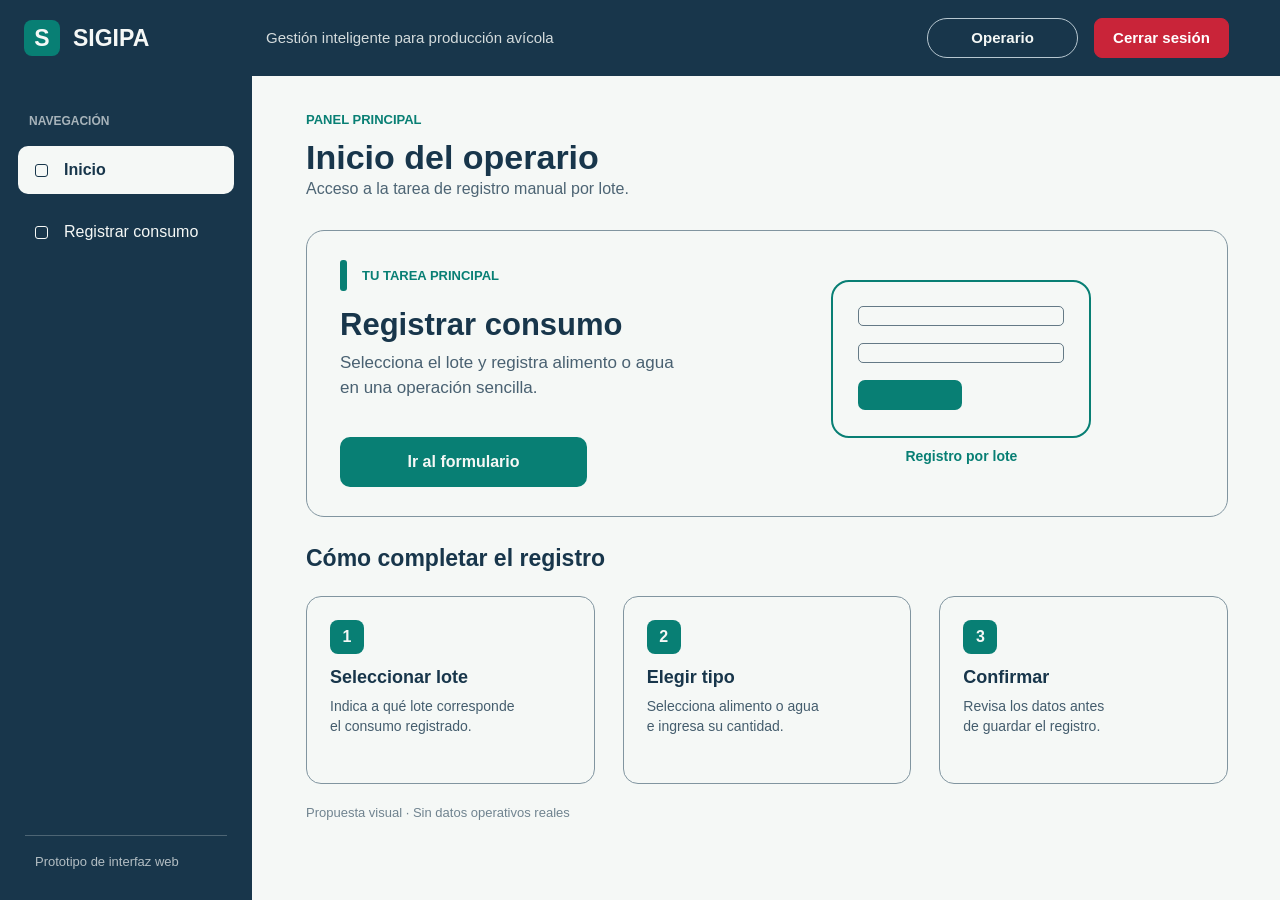
==== commit 357f4a28: "Integra la gestión de usuarios y el cierre de sesión en SIGIPA Administración de usuarios - Cambia e" ====
--- a/src/main/webapp/pages/operario/panel-operario.html
+++ b/src/main/webapp/pages/operario/panel-operario.html
@@ -7,6 +7,7 @@
   <title>Inicio del operario | SIGIPA</title>
   <link href="https://cdn.jsdelivr.net/npm/bootstrap@5.3.8/dist/css/bootstrap.min.css" rel="stylesheet" integrity="sha384-sRIl4kxILFvY47J16cr9ZwB07vP4J8+LH7qKQnuqkuIAvNWLzeN8tE5YBujZqJLB" crossorigin="anonymous">
   <link rel="stylesheet" href="../../assets/css/estilos.css">
+  <script src="../../assets/js/main.js" defer></script>
 </head>
 <body class="panel-operario">
   <aside class="op-lateral" aria-label="Navegación del operario">
--- a/src/main/webapp/assets/css/estilos.css
+++ b/src/main/webapp/assets/css/estilos.css
@@ -1,164 +1,164 @@
 /*Diseño del index.html parte de Autentificación*/
 
 :root {
-  --sigipa-fondo: #f5f8f6;
-  --sigipa-texto: #18364b;
-  --sigipa-accion: #087f74;
+    --sigipa-fondo: #f5f8f6;
+    --sigipa-texto: #18364b;
+    --sigipa-accion: #087f74;
 }
 
 body {
-  background: var(--sigipa-fondo);
-  color: var(--sigipa-texto);
-  font-family: Inter, "Segoe UI", Arial, sans-serif;
+    background: var(--sigipa-fondo);
+    color: var(--sigipa-texto);
+    font-family: Inter, "Segoe UI", Arial, sans-serif;
 }
 
 .acceso {
-  box-sizing: border-box;
-  width: min(392px, 100%);
-  min-height: 604px;
-  padding: 32px 31px 36px;
-  border: 1.5px solid var(--sigipa-texto);
-  border-radius: 18px;
-  background: #fff;
+    box-sizing: border-box;
+    width: min(392px, 100%);
+    min-height: 604px;
+    padding: 32px 31px 36px;
+    border: 1.5px solid var(--sigipa-texto);
+    border-radius: 18px;
+    background: #fff;
 }
 
 .marca {
-  gap: 11px;
-  min-height: 26px;
-  color: var(--sigipa-texto);
-  font-size: 20px;
-  font-weight: 700;
-  line-height: 1;
+    gap: 11px;
+    min-height: 26px;
+    color: var(--sigipa-texto);
+    font-size: 20px;
+    font-weight: 700;
+    line-height: 1;
 }
 
 .marca-icono {
-  position: relative;
-  flex: 0 0 26px;
-  width: 26px;
-  height: 26px;
-  border: 2.5px solid var(--sigipa-accion);
-  border-radius: 50%;
+    position: relative;
+    flex: 0 0 26px;
+    width: 26px;
+    height: 26px;
+    border: 2.5px solid var(--sigipa-accion);
+    border-radius: 50%;
 }
 
 .marca-icono::after {
-  position: absolute;
-  top: 5px;
-  left: 7px;
-  width: 8px;
-  height: 11px;
-  border: solid var(--sigipa-accion);
-  border-width: 0 2.5px 2.5px 0;
-  content: "";
-  transform: rotate(45deg);
+    position: absolute;
+    top: 5px;
+    left: 7px;
+    width: 8px;
+    height: 11px;
+    border: solid var(--sigipa-accion);
+    border-width: 0 2.5px 2.5px 0;
+    content: "";
+    transform: rotate(45deg);
 }
 
 .acceso-titulo {
-  margin: 39px 0 4px;
-  font-size: 28px;
-  font-weight: 700;
-  line-height: 1.22;
+    margin: 39px 0 4px;
+    font-size: 28px;
+    font-weight: 700;
+    line-height: 1.22;
 }
 
 .acceso-subtitulo {
-  margin: 0;
-  font-size: 15px;
-  line-height: 1.5;
+    margin: 0;
+    font-size: 15px;
+    line-height: 1.5;
 }
 
 .acceso-formulario {
-  margin-top: 32px;
+    margin-top: 32px;
 }
 
 .acceso .form-label {
-  display: block;
-  margin-bottom: 6px;
-  color: var(--sigipa-texto);
-  font-size: 14px;
-  font-weight: 700;
-  line-height: 1.3;
+    display: block;
+    margin-bottom: 6px;
+    color: var(--sigipa-texto);
+    font-size: 14px;
+    font-weight: 700;
+    line-height: 1.3;
 }
 
 .acceso .form-control {
-  height: 54px;
-  padding: 0 15px;
-  border: 1.5px solid var(--sigipa-texto);
-  border-radius: 9px;
-  background: #fff;
-  color: var(--sigipa-texto);
-  font-size: 15px;
+    height: 54px;
+    padding: 0 15px;
+    border: 1.5px solid var(--sigipa-texto);
+    border-radius: 9px;
+    background: #fff;
+    color: var(--sigipa-texto);
+    font-size: 15px;
 }
 
 .acceso .form-control::placeholder {
-  color: var(--sigipa-texto);
-  opacity: 1;
+    color: var(--sigipa-texto);
+    opacity: 1;
 }
 
 .acceso .form-control:focus {
-  border-color: var(--sigipa-accion);
-  box-shadow: 0 0 0 3px rgb(8 127 116 / 18%);
+    border-color: var(--sigipa-accion);
+    box-shadow: 0 0 0 3px rgb(8 127 116 / 18%);
 }
 
 .campo-contrasena {
-  margin-top: 16px;
+    margin-top: 16px;
 }
 
 .btn-acceso {
-  height: 54px;
-  margin-top: 54px;
-  border: 1px solid var(--sigipa-accion);
-  border-radius: 9px;
-  background: var(--sigipa-accion);
-  color: #fff;
-  font-size: 17px;
-  font-weight: 700;
+    height: 54px;
+    margin-top: 54px;
+    border: 1px solid var(--sigipa-accion);
+    border-radius: 9px;
+    background: var(--sigipa-accion);
+    color: #fff;
+    font-size: 17px;
+    font-weight: 700;
 }
 
 .btn-acceso:hover,
 .btn-acceso:active {
-  border-color: #06695f !important;
-  background: #06695f !important;
-  color: #fff !important;
+    border-color: #06695f !important;
+    background: #06695f !important;
+    color: #fff !important;
 }
 
 .btn-acceso:focus-visible {
-  box-shadow: 0 0 0 3px rgb(8 127 116 / 28%);
+    box-shadow: 0 0 0 3px rgb(8 127 116 / 28%);
 }
 
 .acceso-nota {
-  margin-top: 38px;
-  padding-top: 13px;
-  border-top: 1px solid #71899a;
-  font-size: 14px;
-  line-height: 1.5;
+    margin-top: 38px;
+    padding-top: 13px;
+    border-top: 1px solid #71899a;
+    font-size: 14px;
+    line-height: 1.5;
 }
 
 @media (max-width: 420px) {
-  .acceso {
-    min-height: 0;
-    padding-inline: 24px;
-  }
+    .acceso {
+        min-height: 0;
+        padding-inline: 24px;
+    }
 }
 
 /* Ajustes de la pantalla Datos del usuario */
 
 .datos-usuario .acceso-titulo {
-  margin-top: 34px;
-  margin-bottom: 2px;
-  font-size: 26px;
+    margin-top: 34px;
+    margin-bottom: 2px;
+    font-size: 26px;
 }
 
 .datos-usuario .acceso-formulario {
-  margin-top: 23px;
+    margin-top: 23px;
 }
 
 .datos-usuario .campo-datos + .campo-datos {
-  margin-top: 7px;
+    margin-top: 7px;
 }
 
 .datos-usuario .btn-acceso {
-  height: 48px;
-  margin-top: 29px;
-  font-size: 16px;
+    height: 48px;
+    margin-top: 29px;
+    font-size: 16px;
 }
 
 /* Ajustes de la pantalla aviso-error */
@@ -166,54 +166,54 @@
 /* Esta pantalla reutiliza los colores, la tarjeta y la marca de estilos.css. */
 
 .aviso-error .icono-error {
-  width: 66px;
-  height: 66px;
-  margin: 60px auto 0;
-  border: 2px solid var(--sigipa-accion);
-  border-radius: 50%;
-  color: var(--sigipa-accion);
-  font-size: 34px;
-  font-weight: 700;
-  line-height: 1;
+    width: 66px;
+    height: 66px;
+    margin: 60px auto 0;
+    border: 2px solid var(--sigipa-accion);
+    border-radius: 50%;
+    color: var(--sigipa-accion);
+    font-size: 34px;
+    font-weight: 700;
+    line-height: 1;
 }
 
 .aviso-error .acceso-titulo {
-  margin: 14px 0 6px;
-  font-size: 22px;
-  line-height: 1.35;
-  text-align: center;
+    margin: 14px 0 6px;
+    font-size: 22px;
+    line-height: 1.35;
+    text-align: center;
 }
 
 .aviso-error .mensaje-error {
-  margin: 0;
-  font-size: 15px;
-  line-height: 1.6;
-  text-align: center;
+    margin: 0;
+    font-size: 15px;
+    line-height: 1.6;
+    text-align: center;
 }
 
 .aviso-error .detalle-error {
-  min-height: 96px;
-  margin-top: 38px;
-  padding: 14px 15px;
-  border: 1px solid var(--sigipa-accion);
-  border-radius: 9px;
+    min-height: 96px;
+    margin-top: 38px;
+    padding: 14px 15px;
+    border: 1px solid var(--sigipa-accion);
+    border-radius: 9px;
 }
 
 .aviso-error .detalle-titulo,
 .aviso-error .detalle-texto {
-  margin: 0;
-  font-size: 14px;
-  line-height: 1.5;
+    margin: 0;
+    font-size: 14px;
+    line-height: 1.5;
 }
 
 .aviso-error .detalle-titulo {
-  margin-bottom: 7px;
-  font-weight: 700;
+    margin-bottom: 7px;
+    font-weight: 700;
 }
 
 .aviso-error .btn-acceso {
-  margin-top: 34px;
-  font-size: 16px;
+    margin-top: 34px;
+    font-size: 16px;
 }
 
 /* Ajustes del panel operario */
@@ -221,1414 +221,1943 @@
 /* Solo contiene reglas del panel del operario. */
 
 .panel-operario {
-  margin: 0;
-  min-width: 320px;
+    margin: 0;
+    min-width: 320px;
 }
 
 .panel-operario *,
 .panel-operario *::before,
 .panel-operario *::after {
-  box-sizing: border-box;
+    box-sizing: border-box;
 }
 
 .panel-operario {
-  --op-panel: #18364b;
-  --op-borde: #8195a0;
+    --op-panel: #18364b;
+    --op-borde: #8195a0;
 }
 
 .op-encabezado {
-  display: flex;
-  align-items: center;
-  height: 76px;
-  margin-left: 252px;
-  background: var(--sigipa-texto);
-  color: var(--sigipa-fondo);
+    display: flex;
+    align-items: center;
+    height: 76px;
+    margin-left: 252px;
+    background: var(--sigipa-texto);
+    color: var(--sigipa-fondo);
 }
 
 .op-marca {
-  display: inline-flex;
-  align-items: center;
-  gap: 13px;
-  width: 252px;
-  height: 76px;
-  padding-left: 24px;
-  color: inherit;
-  font-size: 23px;
-  font-weight: 700;
-  text-decoration: none;
+    display: inline-flex;
+    align-items: center;
+    gap: 13px;
+    width: 252px;
+    height: 76px;
+    padding-left: 24px;
+    color: inherit;
+    font-size: 23px;
+    font-weight: 700;
+    text-decoration: none;
 }
 
 .op-marca-icono {
-  display: grid;
-  place-items: center;
-  width: 36px;
-  height: 36px;
-  border-radius: 8px;
-  background: var(--sigipa-accion);
-  font-size: 23px;
-  line-height: 1;
+    display: grid;
+    place-items: center;
+    width: 36px;
+    height: 36px;
+    border-radius: 8px;
+    background: var(--sigipa-accion);
+    font-size: 23px;
+    line-height: 1;
 }
 
 .op-lema {
-  margin: 0 0 0 14px;
-  color: rgb(245 248 246 / 85%);
-  font-size: 15px;
+    margin: 0 0 0 14px;
+    color: rgb(245 248 246 / 85%);
+    font-size: 15px;
 }
 
 .op-rol {
-  display: grid;
-  place-items: center;
-  width: 151px;
-  height: 40px;
-  margin: 0 36px 0 auto;
-  border: 1px solid #b7c7d0;
-  border-radius: 20px;
-  font-size: 15px;
-  font-weight: 700;
+    display: grid;
+    place-items: center;
+    width: 151px;
+    height: 40px;
+    margin: 0 36px 0 auto;
+    border: 1px solid #b7c7d0;
+    border-radius: 20px;
+    font-size: 15px;
+    font-weight: 700;
 }
 
 .op-lateral {
-  position: fixed;
-  top: 0;
-  bottom: 0;
-  left: 0;
-  display: flex;
-  flex-direction: column;
-  width: 252px;
-  padding: 0 0 29px;
-  background: var(--sigipa-texto);
-  color: var(--sigipa-fondo);
+    position: fixed;
+    top: 0;
+    bottom: 0;
+    left: 0;
+    display: flex;
+    flex-direction: column;
+    width: 252px;
+    padding: 0 0 29px;
+    background: var(--sigipa-texto);
+    color: var(--sigipa-fondo);
 }
 
 .op-menu {
-  margin: 36px 18px 0;
+    margin: 36px 18px 0;
 }
 
 .op-menu-titulo {
-  margin: 0 11px 16px;
-  color: rgb(245 248 246 / 65%);
-  font-size: 12px;
-  font-weight: 700;
+    margin: 0 11px 16px;
+    color: rgb(245 248 246 / 65%);
+    font-size: 12px;
+    font-weight: 700;
 }
 
 .op-menu-enlace {
-  display: flex;
-  align-items: center;
-  gap: 16px;
-  min-height: 48px;
-  padding: 0 17px;
-  border-radius: 10px;
-  color: var(--sigipa-fondo);
-  font-size: 16px;
-  text-decoration: none;
+    display: flex;
+    align-items: center;
+    gap: 16px;
+    min-height: 48px;
+    padding: 0 17px;
+    border-radius: 10px;
+    color: var(--sigipa-fondo);
+    font-size: 16px;
+    text-decoration: none;
 }
 
 .op-menu-enlace + .op-menu-enlace {
-  margin-top: 14px;
+    margin-top: 14px;
 }
 
 .op-menu-enlace-activo {
-  background: var(--sigipa-fondo);
-  color: var(--sigipa-texto);
-  font-weight: 700;
+    background: var(--sigipa-fondo);
+    color: var(--sigipa-texto);
+    font-weight: 700;
 }
 
 .op-menu-enlace:hover:not(.op-menu-enlace-activo) {
-  background: rgb(245 248 246 / 12%);
+    background: rgb(245 248 246 / 12%);
 }
 
 .op-lateral-pie {
-  margin: auto 25px 0;
-  padding: 16px 10px 0;
-  border-top: 1px solid rgb(245 248 246 / 24%);
-  color: rgb(245 248 246 / 70%);
-  font-size: 13px;
+    margin: auto 25px 0;
+    padding: 16px 10px 0;
+    border-top: 1px solid rgb(245 248 246 / 24%);
+    color: rgb(245 248 246 / 70%);
+    font-size: 13px;
 }
 
 .op-contenido {
-  min-height: calc(100vh - 76px);
-  margin-left: 252px;
-  padding: 34px 52px 48px 54px;
+    min-height: calc(100vh - 76px);
+    margin-left: 252px;
+    padding: 34px 52px 48px 54px;
 }
 
 .op-contenedor {
-  max-width: 1082px;
+    max-width: 1082px;
 }
 
 .op-seccion {
-  margin: 0 0 7px;
-  color: var(--sigipa-accion);
-  font-size: 13px;
-  font-weight: 700;
+    margin: 0 0 7px;
+    color: var(--sigipa-accion);
+    font-size: 13px;
+    font-weight: 700;
 }
 
 .op-introduccion h1 {
-  margin: 0;
-  font-size: 34px;
-  font-weight: 700;
-  line-height: 1.21;
+    margin: 0;
+    font-size: 34px;
+    font-weight: 700;
+    line-height: 1.21;
 }
 
 .op-subtitulo {
-  margin: 0;
-  color: rgb(24 54 75 / 76%);
-  font-size: 16px;
-  line-height: 1.4;
+    margin: 0;
+    color: rgb(24 54 75 / 76%);
+    font-size: 16px;
+    line-height: 1.4;
 }
 
 .op-tarea {
-  position: relative;
-  display: flex;
-  align-items: flex-start;
-  min-height: 260px;
-  margin-top: 30px;
-  padding: 29px 33px;
-  border: 1px solid var(--op-borde);
-  border-radius: 18px;
+    position: relative;
+    display: flex;
+    align-items: flex-start;
+    min-height: 260px;
+    margin-top: 30px;
+    padding: 29px 33px;
+    border: 1px solid var(--op-borde);
+    border-radius: 18px;
 }
 
 .op-tarea-etiqueta {
-  display: flex;
-  align-items: center;
-  gap: 15px;
-  margin: 0 0 15px;
-  color: var(--sigipa-accion);
-  font-size: 13px;
-  font-weight: 700;
+    display: flex;
+    align-items: center;
+    gap: 15px;
+    margin: 0 0 15px;
+    color: var(--sigipa-accion);
+    font-size: 13px;
+    font-weight: 700;
 }
 
 .op-tarea-etiqueta::before {
-  display: block;
-  width: 7px;
-  height: 31px;
-  border-radius: 3px;
-  background: var(--sigipa-accion);
-  content: "";
+    display: block;
+    width: 7px;
+    height: 31px;
+    border-radius: 3px;
+    background: var(--sigipa-accion);
+    content: "";
 }
 
 .op-tarea h2 {
-  margin: 0 0 5px;
-  font-size: 31px;
-  font-weight: 700;
-  line-height: 1.25;
+    margin: 0 0 5px;
+    font-size: 31px;
+    font-weight: 700;
+    line-height: 1.25;
 }
 
 .op-tarea-descripcion {
-  margin: 0;
-  color: rgb(24 54 75 / 78%);
-  font-size: 17px;
-  line-height: 1.48;
+    margin: 0;
+    color: rgb(24 54 75 / 78%);
+    font-size: 17px;
+    line-height: 1.48;
 }
 
 .op-boton {
-  display: grid;
-  place-items: center;
-  width: 247px;
-  min-height: 50px;
-  margin-top: 37px;
-  border-radius: 10px;
-  background: var(--sigipa-accion);
-  color: var(--sigipa-fondo);
-  font-size: 16px;
-  font-weight: 700;
-  text-align: center;
-  text-decoration: none;
+    display: grid;
+    place-items: center;
+    width: 247px;
+    min-height: 50px;
+    margin-top: 37px;
+    border-radius: 10px;
+    background: var(--sigipa-accion);
+    color: var(--sigipa-fondo);
+    font-size: 16px;
+    font-weight: 700;
+    text-align: center;
+    text-decoration: none;
 }
 
 .op-boton:hover {
-  background: #06695f;
-  color: var(--sigipa-fondo);
-  text-decoration: none;
+    background: #06695f;
+    color: var(--sigipa-fondo);
+    text-decoration: none;
 }
 
 .op-boton:focus-visible,
 .op-menu-enlace:focus-visible,
 .op-menu-movil-enlace:focus-visible,
 .op-marca:focus-visible {
-  outline: 3px solid #65cbbf;
-  outline-offset: 3px;
+    outline: 3px solid #65cbbf;
+    outline-offset: 3px;
 }
 
 .op-ilustracion {
-  position: absolute;
-  top: 49px;
-  left: 57%;
-  right: 73px;
-  width: 260px;
-  height: 180px;
-  color: var(--sigipa-accion);
-  text-align: center;
+    position: absolute;
+    top: 49px;
+    left: 57%;
+    right: 73px;
+    width: 260px;
+    height: 180px;
+    color: var(--sigipa-accion);
+    text-align: center;
 }
 
 .op-ilustracion-formulario {
-  display: flex;
-  flex-direction: column;
-  gap: 17px;
-  width: 260px;
-  height: 158px;
-  padding: 24px 25px;
-  border: 2px solid var(--sigipa-accion);
-  border-radius: 18px;
+    display: flex;
+    flex-direction: column;
+    gap: 17px;
+    width: 260px;
+    height: 158px;
+    padding: 24px 25px;
+    border: 2px solid var(--sigipa-accion);
+    border-radius: 18px;
 }
 
 .op-ilustracion-campo {
-  display: block;
-  flex: 0 0 20px;
-  width: 206px;
-  border: 1.5px solid rgb(24 54 75 / 65%);
-  border-radius: 5px;
+    display: block;
+    flex: 0 0 20px;
+    width: 206px;
+    border: 1.5px solid rgb(24 54 75 / 65%);
+    border-radius: 5px;
 }
 
 .op-ilustracion-control {
-  display: block;
-  flex: 0 0 30px;
-  width: 104px;
-  border-radius: 7px;
-  background: var(--sigipa-accion);
+    display: block;
+    flex: 0 0 30px;
+    width: 104px;
+    border-radius: 7px;
+    background: var(--sigipa-accion);
 }
 
 .op-ilustracion-pie {
-  position: absolute;
-  top: 166px;
-  right: 0;
-  left: 0;
-  font-size: 14px;
-  font-weight: 700;
+    position: absolute;
+    top: 166px;
+    right: 0;
+    left: 0;
+    font-size: 14px;
+    font-weight: 700;
 }
 
 .op-guia {
-  margin-top: 27px;
+    margin-top: 27px;
 }
 
 .op-guia > h2 {
-  margin: 0 0 24px;
-  font-size: 23px;
-  font-weight: 700;
-  line-height: 1.22;
+    margin: 0 0 24px;
+    font-size: 23px;
+    font-weight: 700;
+    line-height: 1.22;
 }
 
 .op-pasos {
-  display: grid;
-  grid-template-columns: repeat(3, minmax(0, 1fr));
-  gap: 28px;
-  margin: 0;
-  padding: 0;
-  list-style: none;
+    display: grid;
+    grid-template-columns: repeat(3, minmax(0, 1fr));
+    gap: 28px;
+    margin: 0;
+    padding: 0;
+    list-style: none;
 }
 
 .op-paso {
-  min-height: 188px;
-  padding: 23px;
-  border: 1px solid var(--op-borde);
-  border-radius: 15px;
+    min-height: 188px;
+    padding: 23px;
+    border: 1px solid var(--op-borde);
+    border-radius: 15px;
 }
 
 .op-paso-numero {
-  display: grid;
-  place-items: center;
-  width: 34px;
-  height: 34px;
-  margin-bottom: 12px;
-  border-radius: 8px;
-  background: var(--sigipa-accion);
-  color: var(--sigipa-fondo);
-  font-size: 16px;
-  font-weight: 700;
+    display: grid;
+    place-items: center;
+    width: 34px;
+    height: 34px;
+    margin-bottom: 12px;
+    border-radius: 8px;
+    background: var(--sigipa-accion);
+    color: var(--sigipa-fondo);
+    font-size: 16px;
+    font-weight: 700;
 }
 
 .op-paso h3 {
-  margin: 0 0 7px;
-  font-size: 18px;
-  font-weight: 700;
-  line-height: 1.25;
+    margin: 0 0 7px;
+    font-size: 18px;
+    font-weight: 700;
+    line-height: 1.25;
 }
 
 .op-paso p {
-  margin: 0;
-  color: rgb(24 54 75 / 80%);
-  font-size: 14px;
-  line-height: 1.43;
+    margin: 0;
+    color: rgb(24 54 75 / 80%);
+    font-size: 14px;
+    line-height: 1.43;
 }
 
 .op-nota {
-  margin: 19px 0 0;
-  color: rgb(24 54 75 / 60%);
-  font-size: 13px;
+    margin: 19px 0 0;
+    color: rgb(24 54 75 / 60%);
+    font-size: 13px;
 }
 
 .op-menu-movil,
 .op-texto-movil {
-  display: none;
+    display: none;
 }
 
 @media (max-width: 1000px) and (min-width: 701px) {
-  .op-ilustracion { display: none; }
-  .op-pasos { gap: 16px; }
-  .op-tarea { min-height: 260px; }
+    .op-ilustracion {
+        display: none;
+    }
+    .op-pasos {
+        gap: 16px;
+    }
+    .op-tarea {
+        min-height: 260px;
+    }
 }
 
 @media (max-width: 700px) {
-  .op-encabezado {
-    position: sticky;
-    z-index: 3;
-    top: 0;
-    height: 64px;
-    margin-left: 0;
-  }
-  .op-lateral {
-    z-index: 4;
-    top: 0;
-    right: auto;
-    bottom: auto;
+    .op-encabezado {
+        position: sticky;
+        z-index: 3;
+        top: 0;
+        height: 64px;
+        margin-left: 0;
+    }
+    .op-lateral {
+        z-index: 4;
+        top: 0;
+        right: auto;
+        bottom: auto;
+        width: auto;
+        height: 64px;
+        padding: 0;
+    }
+    .op-marca {
+        gap: 10px;
+        width: auto;
+        height: 64px;
+        padding-left: 16px;
+        padding-right: 16px;
+        font-size: 20px;
+    }
+    .op-marca-icono {
+        width: 32px;
+        height: 32px;
+        font-size: 21px;
+    }
+    .op-rol {
+        width: auto;
+        height: auto;
+        margin-right: 16px;
+        border: 0;
+        font-size: 13px;
+    }
+    .op-lema,
+    .op-menu,
+    .op-lateral-pie,
+    .op-ilustracion,
+    .op-nota,
+    .op-texto-escritorio {
+        display: none;
+    }
+    .op-texto-movil {
+        display: inline;
+    }
+    .op-contenido {
+        min-height: calc(100vh - 64px);
+        margin-left: 0;
+        padding: 17px 16px calc(112px + env(safe-area-inset-bottom));
+    }
+    .op-introduccion {
+        padding: 0 6px;
+    }
+    .op-seccion {
+        margin-bottom: 5px;
+        font-size: 11px;
+    }
+    .op-introduccion h1 {
+        font-size: 26px;
+        line-height: 1.2;
+    }
+    .op-subtitulo {
+        margin-top: 2px;
+        font-size: 13px;
+        line-height: 1.25;
+    }
+    .op-tarea {
+        min-height: 270px;
+        margin-top: 26px;
+        padding: 20px 13px 88px;
+        border-radius: 16px;
+    }
+    .op-tarea-etiqueta {
+        gap: 10px;
+        margin-bottom: 12px;
+        font-size: 12px;
+    }
+    .op-tarea-etiqueta::before {
+        width: 6px;
+        height: 29px;
+    }
+    .op-tarea h2 {
+        margin-bottom: 5px;
+        font-size: 24px;
+    }
+    .op-tarea-descripcion {
+        font-size: 14px;
+        line-height: 1.5;
+    }
+    .op-boton {
+        position: absolute;
+        right: 13px;
+        bottom: 31px;
+        left: 13px;
+        width: auto;
+        min-height: 52px;
+        margin: 0;
+        font-size: 16px;
+    }
+    .op-guia {
+        margin-top: 12px;
+    }
+    .op-guia > h2 {
+        margin: 0 6px 18px;
+        font-size: 19px;
+        line-height: 1.25;
+    }
+    .op-pasos {
+        display: flex;
+        flex-direction: column;
+        gap: 8px;
+    }
+    .op-paso {
+        display: flex;
+        align-items: center;
+        gap: 12px;
+        min-height: 72px;
+        padding: 12px 13px;
+        border-radius: 13px;
+    }
+    .op-paso-numero {
+        flex: 0 0 32px;
+        width: 32px;
+        height: 32px;
+        margin: 0;
+        font-size: 15px;
+    }
+    .op-paso h3 {
+        margin-bottom: 5px;
+        font-size: 15px;
+    }
+    .op-paso p {
+        font-size: 12px;
+        line-height: 1.25;
+    }
+    .op-menu-movil {
+        position: fixed;
+        z-index: 2;
+        right: 0;
+        bottom: 0;
+        left: 0;
+        display: flex;
+        height: calc(72px + env(safe-area-inset-bottom));
+        padding-bottom: env(safe-area-inset-bottom);
+        background: var(--sigipa-texto);
+    }
+    .op-menu-movil-enlace {
+        position: relative;
+        display: flex;
+        flex: 1;
+        flex-direction: column;
+        align-items: center;
+        justify-content: flex-end;
+        gap: 7px;
+        padding-bottom: 9px;
+        color: rgb(245 248 246 / 68%);
+        font-size: 12px;
+        text-decoration: none;
+    }
+    .op-menu-movil-activo {
+        color: var(--sigipa-fondo);
+        font-weight: 700;
+    }
+    .op-menu-movil-activo::before {
+        position: absolute;
+        top: 8px;
+        left: 50%;
+        width: 72px;
+        height: 4px;
+        border-radius: 3px;
+        background: var(--sigipa-accion);
+        content: "";
+        transform: translateX(-50%);
+    }
+}
+
+/* Ajustes de la pantalla Registrar consumo */
+
+.rc-tarjeta {
+    min-height: 600px;
+    margin-top: 23px;
+    overflow: hidden;
+    border: 1px solid var(--op-borde);
+    border-radius: 18px;
+}
+
+.rc-tarjeta-cabecera {
+    display: flex;
+    align-items: center;
+    height: 72px;
+    padding: 0 36px;
+    border-bottom: 1px solid rgb(129 149 160 / 35%);
+}
+
+.rc-tarjeta-cabecera h2 {
+    display: flex;
+    align-items: center;
+    gap: 15px;
+    margin: 0;
+    font-size: 21px;
+    font-weight: 700;
+    line-height: 1.2;
+}
+
+.rc-tarjeta-cabecera h2::before {
+    display: block;
+    width: 7px;
+    height: 27px;
+    border-radius: 3px;
+    background: var(--sigipa-accion);
+    content: "";
+}
+
+.rc-requisito {
+    margin-left: auto;
+    color: var(--sigipa-accion);
+    font-size: 13px;
+    font-weight: 700;
+}
+
+.rc-tarjeta-cuerpo {
+    display: grid;
+    grid-template-columns: minmax(0, 650px) 330px;
+    gap: 26px;
+    padding: 14px 39px 32px 35px;
+}
+
+.rc-formulario {
+    min-width: 0;
+    padding-top: 15px;
+}
+
+.rc-fila {
+    display: grid;
+    grid-template-columns: repeat(2, minmax(0, 1fr));
+    gap: 28px;
+}
+
+.rc-grupo {
+    min-width: 0;
+    margin: 0;
+    padding: 0;
+    border: 0;
+}
+
+.rc-etiqueta {
+    display: block;
+    margin: 0 0 16px;
+    color: var(--sigipa-texto);
+    font-size: 15px;
+    font-weight: 700;
+    line-height: 18px;
+}
+
+legend.rc-etiqueta {
+    float: none;
     width: auto;
-    height: 64px;
-    padding: 0;
-  }
-  .op-marca {
+}
+
+.rc-control,
+.rc-radio-grupo {
+    width: 100%;
+    height: 58px;
+    border: 1.5px solid var(--op-borde);
+    border-radius: 10px;
+    background: var(--sigipa-fondo);
+    color: var(--sigipa-texto);
+}
+
+.rc-control {
+    padding: 0 17px;
+    appearance: none;
+    font: inherit;
+    font-size: 17px;
+    outline: 0;
+}
+
+.rc-control::-webkit-inner-spin-button,
+.rc-control::-webkit-outer-spin-button {
+    margin: 0;
+    appearance: none;
+}
+
+.rc-control::placeholder,
+.rc-select:invalid {
+    color: rgb(24 54 75 / 62%);
+    opacity: 1;
+}
+
+.rc-control:focus,
+.rc-radio-grupo:focus-within {
+    border-color: var(--sigipa-accion);
+    box-shadow: 0 0 0 3px rgb(8 127 116 / 18%);
+}
+
+.rc-select-contenedor,
+.rc-control-contenedor {
+    position: relative;
+}
+
+.rc-select {
+    appearance: none;
+    padding-right: 48px;
+}
+
+.rc-select-contenedor::after {
+    position: absolute;
+    top: 21px;
+    right: 19px;
+    width: 10px;
+    height: 10px;
+    border-right: 2px solid var(--sigipa-texto);
+    border-bottom: 2px solid var(--sigipa-texto);
+    content: "";
+    pointer-events: none;
+    transform: rotate(45deg);
+    transform-origin: center;
+}
+
+.rc-tipo {
+    margin-top: 28px;
+}
+
+.rc-radio-grupo {
+    display: flex;
+    align-items: center;
+    gap: 67px;
+    padding: 0 15px;
+}
+
+.rc-radio-opcion {
+    display: inline-flex;
+    align-items: center;
     gap: 10px;
-    width: auto;
-    height: 64px;
-    padding-left: 16px;
-    padding-right: 16px;
-    font-size: 20px;
-  }
-  .op-marca-icono {
-    width: 32px;
-    height: 32px;
-    font-size: 21px;
-  }
-  .op-rol {
-    width: auto;
-    height: auto;
-    margin-right: 16px;
-    border: 0;
-    font-size: 13px;
-  }
-  .op-lema,
-  .op-menu,
-  .op-lateral-pie,
-  .op-ilustracion,
-  .op-nota,
-  .op-texto-escritorio { display: none; }
-  .op-texto-movil { display: inline; }
-  .op-contenido {
-    min-height: calc(100vh - 64px);
-    margin-left: 0;
-    padding: 17px 16px calc(112px + env(safe-area-inset-bottom));
-  }
-  .op-introduccion { padding: 0 6px; }
-  .op-seccion {
-    margin-bottom: 5px;
-    font-size: 11px;
-  }
-  .op-introduccion h1 {
-    font-size: 26px;
-    line-height: 1.2;
-  }
-  .op-subtitulo {
-    margin-top: 2px;
-    font-size: 13px;
-    line-height: 1.25;
-  }
-  .op-tarea {
-    min-height: 270px;
-    margin-top: 26px;
-    padding: 20px 13px 88px;
-    border-radius: 16px;
-  }
-  .op-tarea-etiqueta {
-    gap: 10px;
-    margin-bottom: 12px;
-    font-size: 12px;
-  }
-  .op-tarea-etiqueta::before {
-    width: 6px;
-    height: 29px;
-  }
-  .op-tarea h2 {
-    margin-bottom: 5px;
-    font-size: 24px;
-  }
-  .op-tarea-descripcion {
-    font-size: 14px;
-    line-height: 1.5;
-  }
-  .op-boton {
-    position: absolute;
-    right: 13px;
-    bottom: 31px;
-    left: 13px;
-    width: auto;
-    min-height: 52px;
     margin: 0;
     font-size: 16px;
-  }
-  .op-guia { margin-top: 12px; }
-  .op-guia > h2 {
-    margin: 0 6px 18px;
-    font-size: 19px;
-    line-height: 1.25;
-  }
-  .op-pasos {
+    line-height: 1;
+    cursor: pointer;
+}
+
+.rc-radio-opcion:has(input:checked) {
+    font-weight: 700;
+}
+
+.rc-radio-opcion input {
+    display: grid;
+    flex: 0 0 20px;
+    place-content: center;
+    width: 20px;
+    height: 20px;
+    margin: 0;
+    appearance: none;
+    border: 1.5px solid var(--sigipa-texto);
+    border-radius: 50%;
+    background: var(--sigipa-fondo);
+    cursor: pointer;
+}
+
+.rc-radio-opcion input::before {
+    width: 8px;
+    height: 8px;
+    border-radius: 50%;
+    background: var(--sigipa-accion);
+    content: "";
+    transform: scale(0);
+}
+
+.rc-radio-opcion input:checked {
+    border-color: var(--sigipa-accion);
+}
+
+.rc-radio-opcion input:checked::before {
+    transform: scale(1);
+}
+
+.rc-radio-opcion input:focus-visible {
+    outline: 3px solid rgb(8 127 116 / 25%);
+    outline-offset: 3px;
+}
+
+.rc-fila-inferior {
+    margin-top: 24px;
+}
+
+.rc-auto {
+    display: none;
+}
+
+.rc-ayuda {
+    margin: 22px 0 0;
+    color: rgb(24 54 75 / 74%);
+    font-size: 14px;
+    line-height: 17px;
+}
+
+.rc-acciones {
     display: flex;
-    flex-direction: column;
-    gap: 8px;
-  }
-  .op-paso {
+    gap: 14px;
+    margin-top: 45px;
+}
+
+.rc-boton {
+    display: grid;
+    place-items: center;
+    height: 52px;
+    border-radius: 9px;
+    font-size: 16px;
+    font-weight: 700;
+    line-height: 1;
+}
+
+.rc-boton-secundario {
+    text-decoration: none;
+    width: 134px;
+    border: 1.5px solid var(--sigipa-texto);
+    background: transparent;
+    color: var(--sigipa-texto);
+}
+
+.rc-boton-principal {
+    width: 210px;
+    border: 1.5px solid var(--sigipa-accion);
+    background: var(--sigipa-accion);
+    color: var(--sigipa-fondo);
+}
+
+.rc-boton-secundario:hover {
+    background: rgb(24 54 75 / 8%);
+}
+
+.rc-boton-principal:hover {
+    border-color: #06695f;
+    background: #06695f;
+}
+
+.rc-boton:focus-visible {
+    outline: 3px solid #65cbbf;
+    outline-offset: 3px;
+}
+
+.rc-panel-ayuda {
+    height: 379px;
+    padding: 23px 19px 20px;
+    border: 1px solid var(--op-borde);
+    border-radius: 14px;
+}
+
+.rc-panel-ayuda-cabecera {
     display: flex;
     align-items: center;
     gap: 12px;
-    min-height: 72px;
-    padding: 12px 13px;
-    border-radius: 13px;
-  }
-  .op-paso-numero {
-    flex: 0 0 32px;
-    width: 32px;
-    height: 32px;
+    padding-bottom: 19px;
+    border-bottom: 1px solid rgb(129 149 160 / 35%);
+}
+
+.rc-icono-informacion {
+    display: grid;
+    flex: 0 0 34px;
+    place-items: center;
+    width: 34px;
+    height: 34px;
+    border-radius: 8px;
+    background: var(--sigipa-accion);
+    color: var(--sigipa-fondo);
+    font-size: 20px;
+    font-weight: 700;
+}
+
+.rc-panel-ayuda h3 {
     margin: 0;
+    font-size: 18px;
+    font-weight: 700;
+    line-height: 1.2;
+}
+
+.rc-lista-ayuda {
+    margin: 0;
+    padding: 20px 0 0 20px;
+    list-style: none;
+}
+
+.rc-lista-ayuda li {
+    position: relative;
+}
+
+.rc-lista-ayuda li + li {
+    margin-top: 17px;
+}
+
+.rc-lista-ayuda li::before {
+    position: absolute;
+    top: 5px;
+    left: -19px;
+    width: 8px;
+    height: 8px;
+    border-radius: 50%;
+    background: var(--sigipa-accion);
+    content: "";
+}
+
+.rc-lista-ayuda strong,
+.rc-lista-ayuda span {
+    display: block;
+}
+
+.rc-lista-ayuda strong {
+    margin-bottom: 8px;
     font-size: 15px;
-  }
-  .op-paso h3 {
-    margin-bottom: 5px;
-    font-size: 15px;
-  }
-  .op-paso p {
-    font-size: 12px;
-    line-height: 1.25;
-  }
-  .op-menu-movil {
-    position: fixed;
-    z-index: 2;
-    right: 0;
-    bottom: 0;
-    left: 0;
+    line-height: 18px;
+}
+
+.rc-lista-ayuda span {
+    color: rgb(24 54 75 / 78%);
+    font-size: 14px;
+    line-height: 20px;
+}
+
+@media (max-width: 1100px) and (min-width: 701px) {
+    .rc-tarjeta {
+        min-height: 0;
+    }
+
+    .rc-tarjeta-cuerpo {
+        display: block;
+        padding-right: 35px;
+    }
+
+    .rc-panel-ayuda {
+        display: none;
+    }
+
+    .rc-formulario {
+        padding-bottom: 8px;
+    }
+}
+
+@media (max-width: 700px) {
+    .registro-consumo .op-introduccion h1 {
+        font-size: 27px;
+    }
+
+    .rc-tarjeta {
+        min-height: 581px;
+        margin-top: 18px;
+        border-radius: 16px;
+    }
+
+    .rc-tarjeta-cabecera {
+        height: 60px;
+        padding: 0 13px;
+    }
+
+    .rc-tarjeta-cabecera h2 {
+        gap: 10px;
+        font-size: 17px;
+    }
+
+    .rc-tarjeta-cabecera h2::before {
+        width: 6px;
+        height: 22px;
+    }
+
+    .rc-requisito {
+        font-size: 11px;
+    }
+
+    .rc-tarjeta-cuerpo {
+        display: block;
+        padding: 16px 13px 25px;
+    }
+
+    .rc-formulario {
+        padding: 0;
+    }
+
+    .rc-fila {
+        grid-template-columns: minmax(0, 1fr);
+        gap: 0;
+    }
+
+    .rc-etiqueta {
+        margin-bottom: 9px;
+        font-size: 13px;
+        line-height: 16px;
+    }
+
+    .rc-control,
+    .rc-radio-grupo {
+        height: 46px;
+        border-radius: 9px;
+    }
+
+    .rc-control {
+        padding: 0 13px;
+        font-size: 14px;
+    }
+
+    .rc-select {
+        padding-right: 42px;
+    }
+
+    .rc-select-contenedor::after {
+        top: 16px;
+        right: 16px;
+        width: 9px;
+        height: 9px;
+    }
+
+    .rc-tipo {
+        margin-top: 13px;
+    }
+
+    .rc-radio-grupo {
+        gap: 65px;
+        height: 48px;
+        padding: 0 13px;
+    }
+
+    .rc-radio-opcion {
+        gap: 8px;
+        font-size: 14px;
+    }
+
+    .rc-radio-opcion input {
+        flex-basis: 16px;
+        width: 16px;
+        height: 16px;
+    }
+
+    .rc-radio-opcion input::before {
+        width: 6px;
+        height: 6px;
+    }
+
+    .rc-fila-inferior {
+        margin-top: 8px;
+    }
+
+    .rc-auto {
+        position: absolute;
+        top: 50%;
+        right: 16px;
+        display: block;
+        color: var(--sigipa-accion);
+        font-size: 10px;
+        font-weight: 700;
+        transform: translateY(-50%);
+    }
+
+    .rc-control-contenedor .rc-control {
+        padding-right: 62px;
+    }
+
+    .rc-ayuda {
+        margin-top: 9px;
+        font-size: 12px;
+        line-height: 15px;
+    }
+
+    .rc-acciones {
+        gap: 10px;
+        margin-top: 28px;
+    }
+
+    .rc-boton {
+        height: 48px;
+        font-size: 14px;
+    }
+
+    .rc-boton-secundario {
+        flex: 0 0 103px;
+        width: 103px;
+    }
+
+    .rc-boton-principal {
+        flex: 1;
+        width: auto;
+    }
+
+    .rc-panel-ayuda {
+        display: none;
+    }
+}
+
+/* Ajustes del panel del supervisor */
+
+.sp-menu-icono {
+    flex: 0 0 13px;
+    width: 13px;
+    height: 13px;
+    border: 1.5px solid currentcolor;
+    border-radius: 3px;
+}
+
+.sp-alerta {
+    position: relative;
+    min-height: 273px;
+    margin-top: 26px;
+    padding: 27px 31px 26px;
+    border: 1.5px solid var(--sigipa-accion);
+    border-radius: 18px;
+}
+
+.sp-alerta-contenido {
+    max-width: 650px;
+}
+
+.sp-alerta-etiqueta {
     display: flex;
-    height: calc(72px + env(safe-area-inset-bottom));
-    padding-bottom: env(safe-area-inset-bottom);
-    background: var(--sigipa-texto);
-  }
-  .op-menu-movil-enlace {
-    position: relative;
-    display: flex;
-    flex: 1;
-    flex-direction: column;
-    align-items: center;
-    justify-content: flex-end;
-    gap: 7px;
-    padding-bottom: 9px;
-    color: rgb(245 248 246 / 68%);
-    font-size: 12px;
-    text-decoration: none;
-  }
-  .op-menu-movil-activo {
-    color: var(--sigipa-fondo);
-    font-weight: 700;
-  }
-  .op-menu-movil-activo::before {
-    position: absolute;
-    top: 8px;
-    left: 50%;
-    width: 72px;
-    height: 4px;
+    align-items: flex-start;
+    gap: 20px;
+    min-height: 44px;
+    margin: 0;
+    padding-top: 5px;
+    color: var(--sigipa-accion);
+    font-size: 14px;
+    font-weight: 700;
+    line-height: 17px;
+}
+
+.sp-alerta-etiqueta::before {
+    display: block;
+    flex: 0 0 8px;
+    width: 8px;
+    height: 44px;
+    margin-top: -5px;
     border-radius: 3px;
     background: var(--sigipa-accion);
     content: "";
-    transform: translateX(-50%);
-  }
-}
-
-/* Ajustes de la pantalla Registrar consumo */
-
-.rc-tarjeta {
-  min-height: 600px;
-  margin-top: 23px;
-  overflow: hidden;
-  border: 1px solid var(--op-borde);
-  border-radius: 18px;
-}
-
-.rc-tarjeta-cabecera {
-  display: flex;
-  align-items: center;
-  height: 72px;
-  padding: 0 36px;
-  border-bottom: 1px solid rgb(129 149 160 / 35%);
-}
-
-.rc-tarjeta-cabecera h2 {
-  display: flex;
-  align-items: center;
-  gap: 15px;
-  margin: 0;
-  font-size: 21px;
-  font-weight: 700;
-  line-height: 1.2;
-}
-
-.rc-tarjeta-cabecera h2::before {
-  display: block;
-  width: 7px;
-  height: 27px;
-  border-radius: 3px;
-  background: var(--sigipa-accion);
-  content: "";
-}
-
-.rc-requisito {
-  margin-left: auto;
-  color: var(--sigipa-accion);
-  font-size: 13px;
-  font-weight: 700;
-}
-
-.rc-tarjeta-cuerpo {
-  display: grid;
-  grid-template-columns: minmax(0, 650px) 330px;
-  gap: 26px;
-  padding: 14px 39px 32px 35px;
-}
-
-.rc-formulario {
-  min-width: 0;
-  padding-top: 15px;
-}
-
-.rc-fila {
-  display: grid;
-  grid-template-columns: repeat(2, minmax(0, 1fr));
-  gap: 28px;
-}
-
-.rc-grupo {
-  min-width: 0;
-  margin: 0;
-  padding: 0;
-  border: 0;
-}
-
-.rc-etiqueta {
-  display: block;
-  margin: 0 0 16px;
-  color: var(--sigipa-texto);
-  font-size: 15px;
-  font-weight: 700;
-  line-height: 18px;
-}
-
-legend.rc-etiqueta {
-  float: none;
-  width: auto;
-}
-
-.rc-control,
-.rc-radio-grupo {
-  width: 100%;
-  height: 58px;
-  border: 1.5px solid var(--op-borde);
-  border-radius: 10px;
-  background: var(--sigipa-fondo);
-  color: var(--sigipa-texto);
-}
-
-.rc-control {
-  padding: 0 17px;
-  appearance: none;
-  font: inherit;
-  font-size: 17px;
-  outline: 0;
-}
-
-.rc-control::-webkit-inner-spin-button,
-.rc-control::-webkit-outer-spin-button {
-  margin: 0;
-  appearance: none;
-}
-
-.rc-control::placeholder,
-.rc-select:invalid {
-  color: rgb(24 54 75 / 62%);
-  opacity: 1;
-}
-
-.rc-control:focus,
-.rc-radio-grupo:focus-within {
-  border-color: var(--sigipa-accion);
-  box-shadow: 0 0 0 3px rgb(8 127 116 / 18%);
-}
-
-.rc-select-contenedor,
-.rc-control-contenedor {
-  position: relative;
-}
-
-.rc-select {
-  appearance: none;
-  padding-right: 48px;
-}
-
-.rc-select-contenedor::after {
-  position: absolute;
-  top: 21px;
-  right: 19px;
-  width: 10px;
-  height: 10px;
-  border-right: 2px solid var(--sigipa-texto);
-  border-bottom: 2px solid var(--sigipa-texto);
-  content: "";
-  pointer-events: none;
-  transform: rotate(45deg);
-  transform-origin: center;
-}
-
-.rc-tipo {
-  margin-top: 28px;
-}
-
-.rc-radio-grupo {
-  display: flex;
-  align-items: center;
-  gap: 67px;
-  padding: 0 15px;
-}
-
-.rc-radio-opcion {
-  display: inline-flex;
-  align-items: center;
-  gap: 10px;
-  margin: 0;
-  font-size: 16px;
-  line-height: 1;
-  cursor: pointer;
-}
-
-.rc-radio-opcion:has(input:checked) {
-  font-weight: 700;
-}
-
-.rc-radio-opcion input {
-  display: grid;
-  flex: 0 0 20px;
-  place-content: center;
-  width: 20px;
-  height: 20px;
-  margin: 0;
-  appearance: none;
-  border: 1.5px solid var(--sigipa-texto);
-  border-radius: 50%;
-  background: var(--sigipa-fondo);
-  cursor: pointer;
-}
-
-.rc-radio-opcion input::before {
-  width: 8px;
-  height: 8px;
-  border-radius: 50%;
-  background: var(--sigipa-accion);
-  content: "";
-  transform: scale(0);
-}
-
-.rc-radio-opcion input:checked {
-  border-color: var(--sigipa-accion);
-}
-
-.rc-radio-opcion input:checked::before {
-  transform: scale(1);
-}
-
-.rc-radio-opcion input:focus-visible {
-  outline: 3px solid rgb(8 127 116 / 25%);
-  outline-offset: 3px;
-}
-
-.rc-fila-inferior {
-  margin-top: 24px;
-}
-
-.rc-auto {
-  display: none;
-}
-
-.rc-ayuda {
-  margin: 22px 0 0;
-  color: rgb(24 54 75 / 74%);
-  font-size: 14px;
-  line-height: 17px;
-}
-
-.rc-acciones {
-  display: flex;
-  gap: 14px;
-  margin-top: 45px;
-}
-
-.rc-boton {
-  display: grid;
-  place-items: center;
-  height: 52px;
-  border-radius: 9px;
-  font-size: 16px;
-  font-weight: 700;
-  line-height: 1;
-}
-
-.rc-boton-secundario {
-  text-decoration: none;
-  width: 134px;
-  border: 1.5px solid var(--sigipa-texto);
-  background: transparent;
-  color: var(--sigipa-texto);
-}
-
-.rc-boton-principal {
-  width: 210px;
-  border: 1.5px solid var(--sigipa-accion);
-  background: var(--sigipa-accion);
-  color: var(--sigipa-fondo);
-}
-
-.rc-boton-secundario:hover {
-  background: rgb(24 54 75 / 8%);
-}
-
-.rc-boton-principal:hover {
-  border-color: #06695f;
-  background: #06695f;
-}
-
-.rc-boton:focus-visible {
-  outline: 3px solid #65cbbf;
-  outline-offset: 3px;
-}
-
-.rc-panel-ayuda {
-  height: 379px;
-  padding: 23px 19px 20px;
-  border: 1px solid var(--op-borde);
-  border-radius: 14px;
-}
-
-.rc-panel-ayuda-cabecera {
-  display: flex;
-  align-items: center;
-  gap: 12px;
-  padding-bottom: 19px;
-  border-bottom: 1px solid rgb(129 149 160 / 35%);
-}
-
-.rc-icono-informacion {
-  display: grid;
-  flex: 0 0 34px;
-  place-items: center;
-  width: 34px;
-  height: 34px;
-  border-radius: 8px;
-  background: var(--sigipa-accion);
-  color: var(--sigipa-fondo);
-  font-size: 20px;
-  font-weight: 700;
-}
-
-.rc-panel-ayuda h3 {
-  margin: 0;
-  font-size: 18px;
-  font-weight: 700;
-  line-height: 1.2;
-}
-
-.rc-lista-ayuda {
-  margin: 0;
-  padding: 20px 0 0 20px;
-  list-style: none;
-}
-
-.rc-lista-ayuda li {
-  position: relative;
-}
-
-.rc-lista-ayuda li + li {
-  margin-top: 17px;
-}
-
-.rc-lista-ayuda li::before {
-  position: absolute;
-  top: 5px;
-  left: -19px;
-  width: 8px;
-  height: 8px;
-  border-radius: 50%;
-  background: var(--sigipa-accion);
-  content: "";
-}
-
-.rc-lista-ayuda strong,
-.rc-lista-ayuda span {
-  display: block;
-}
-
-.rc-lista-ayuda strong {
-  margin-bottom: 8px;
-  font-size: 15px;
-  line-height: 18px;
-}
-
-.rc-lista-ayuda span {
-  color: rgb(24 54 75 / 78%);
-  font-size: 14px;
-  line-height: 20px;
-}
-
-@media (max-width: 1100px) and (min-width: 701px) {
-  .rc-tarjeta {
-    min-height: 0;
-  }
-
-  .rc-tarjeta-cuerpo {
-    display: block;
-    padding-right: 35px;
-  }
-
-  .rc-panel-ayuda {
+}
+
+.sp-alerta h2 {
+    margin: 0;
+    font-size: 30px;
+    font-weight: 700;
+    line-height: 36px;
+}
+
+.sp-alerta-descripcion {
+    margin: 5px 0 0;
+    color: rgb(24 54 75 / 80%);
+    font-size: 17px;
+    line-height: 21px;
+}
+
+.sp-alerta-boton {
+    position: absolute;
+    bottom: 26px;
+    left: 31px;
+    display: grid;
+    place-items: center;
+    width: 228px;
+    height: 50px;
+    border-radius: 9px;
+    background: var(--sigipa-accion);
+    color: var(--sigipa-fondo);
+    font-size: 16px;
+    font-weight: 700;
+    text-decoration: none;
+}
+
+.sp-alerta-boton:hover {
+    background: #06695f;
+    color: var(--sigipa-fondo);
+}
+
+.sp-alerta-boton:focus-visible,
+.sp-acceso-enlace:focus-visible {
+    outline: 3px solid #65cbbf;
+    outline-offset: 3px;
+}
+
+.sp-resumen {
+    position: absolute;
+    top: 32px;
+    right: 40px;
+    width: 318px;
+    height: 188px;
+    padding: 20px 23px 17px;
+    border: 1px solid var(--op-borde);
+    border-radius: 14px;
+}
+
+.sp-resumen h3 {
+    margin: 0;
+    padding-bottom: 11px;
+    border-bottom: 1px solid rgb(129 149 160 / 35%);
+    color: var(--sigipa-accion);
+    font-size: 13px;
+    font-weight: 700;
+    line-height: 16px;
+}
+
+.sp-resumen-lista {
+    margin: 11px 0 0;
+}
+
+.sp-resumen-fila {
+    display: flex;
+    align-items: center;
+    justify-content: space-between;
+    min-height: 41px;
+    margin: 0;
+}
+
+.sp-resumen-fila dt,
+.sp-resumen-fila dd {
+    margin: 0;
+}
+
+.sp-resumen-fila dt {
+    font-size: 16px;
+    font-weight: 400;
+}
+
+.sp-resumen-fila dd {
+    font-size: 20px;
+    font-weight: 700;
+}
+
+.sp-resumen-faltante {
+    min-height: 42px;
+    border-top: 1px solid rgb(129 149 160 / 35%);
+}
+
+.sp-resumen-faltante dt {
+    font-weight: 700;
+}
+
+.sp-resumen-faltante dd {
+    color: var(--sigipa-accion);
+}
+
+.sp-accesos {
+    margin-top: 22px;
+}
+
+.sp-accesos > h2 {
     display: none;
-  }
-
-  .rc-formulario {
-    padding-bottom: 8px;
-  }
-}
-
-@media (max-width: 700px) {
-  .registro-consumo .op-introduccion h1 {
-    font-size: 27px;
-  }
-
-  .rc-tarjeta {
-    min-height: 581px;
-    margin-top: 18px;
-    border-radius: 16px;
-  }
-
-  .rc-tarjeta-cabecera {
-    height: 60px;
-    padding: 0 13px;
-  }
-
-  .rc-tarjeta-cabecera h2 {
-    gap: 10px;
-    font-size: 17px;
-  }
-
-  .rc-tarjeta-cabecera h2::before {
-    width: 6px;
-    height: 22px;
-  }
-
-  .rc-requisito {
-    font-size: 11px;
-  }
-
-  .rc-tarjeta-cuerpo {
-    display: block;
-    padding: 16px 13px 25px;
-  }
-
-  .rc-formulario {
-    padding: 0;
-  }
-
-  .rc-fila {
-    grid-template-columns: minmax(0, 1fr);
-    gap: 0;
-  }
-
-  .rc-etiqueta {
-    margin-bottom: 9px;
+}
+
+.sp-accesos-grid {
+    display: grid;
+    grid-template-columns: minmax(0, 524px) minmax(0, 1fr);
+    gap: 20px;
+}
+
+.sp-acceso {
+    position: relative;
+    min-height: 227px;
+    padding: 10px 28px 35px;
+    border: 1px solid var(--op-borde);
+    border-radius: 15px;
+}
+
+.sp-acceso h3 {
+    margin: 0;
+    font-size: 22px;
+    font-weight: 700;
+    line-height: 27px;
+}
+
+.sp-acceso p {
+    margin: 9px 0 0;
+    color: rgb(24 54 75 / 80%);
+    font-size: 16px;
+    line-height: 24px;
+}
+
+.sp-acceso-enlace {
+    position: absolute;
+    bottom: 35px;
+    left: 28px;
+    display: grid;
+    place-items: center;
+    height: 50px;
+    border: 1.5px solid var(--sigipa-texto);
+    border-radius: 9px;
+    color: var(--sigipa-texto);
+    font-size: 16px;
+    font-weight: 700;
+    text-decoration: none;
+}
+
+.sp-acceso-inventario {
+    width: 204px;
+}
+
+.sp-acceso-reportes {
+    width: 196px;
+}
+
+.sp-acceso-enlace:hover {
+    background: rgb(24 54 75 / 8%);
+    color: var(--sigipa-texto);
+}
+
+.sp-acceso-flecha {
+    display: none;
+}
+
+.sp-nota {
+    margin: 23px 0 0;
+    color: rgb(24 54 75 / 62%);
     font-size: 13px;
     line-height: 16px;
-  }
-
-  .rc-control,
-  .rc-radio-grupo {
-    height: 46px;
+}
+
+@media (max-width: 1100px) and (min-width: 701px) {
+    .sp-alerta {
+        padding-bottom: 28px;
+    }
+
+    .sp-alerta-contenido {
+        max-width: none;
+    }
+
+    .sp-alerta-boton {
+        position: static;
+        margin-top: 26px;
+    }
+
+    .sp-resumen {
+        position: static;
+        width: 100%;
+        height: auto;
+        margin-top: 25px;
+    }
+
+    .sp-accesos-grid {
+        grid-template-columns: minmax(0, 1fr);
+    }
+}
+
+@media (max-width: 700px) {
+    .panel-supervisor .op-introduccion h1 {
+        font-size: 26px;
+    }
+
+    .sp-menu-icono {
+        flex-basis: 16px;
+        width: 16px;
+        height: 16px;
+        border-color: currentcolor;
+        border-radius: 4px;
+    }
+
+    .sp-alerta {
+        min-height: 286px;
+        margin-top: 22px;
+        padding: 19px 12px 16px;
+        border-width: 2px;
+        border-radius: 16px;
+    }
+
+    .sp-alerta-contenido {
+        max-width: none;
+    }
+
+    .sp-alerta-etiqueta {
+        gap: 10px;
+        min-height: 28px;
+        padding-top: 8px;
+        font-size: 12px;
+        line-height: 15px;
+    }
+
+    .sp-alerta-etiqueta::before {
+        flex-basis: 6px;
+        width: 6px;
+        height: 28px;
+        margin-top: -8px;
+    }
+
+    .sp-alerta h2 {
+        margin-top: 2px;
+        font-size: 25px;
+        line-height: 30px;
+    }
+
+    .sp-alerta-descripcion {
+        margin-top: 10px;
+        font-size: 14px;
+        line-height: 20px;
+    }
+
+    .sp-alerta-boton {
+        display: none;
+    }
+
+    .sp-resumen {
+        position: static;
+        width: auto;
+        height: auto;
+        margin-top: 31px;
+        padding: 15px 0 0;
+        border: 0;
+        border-top: 1px solid rgb(129 149 160 / 35%);
+        border-radius: 0;
+    }
+
+    .sp-resumen h3,
+    .sp-resumen-faltante {
+        display: none;
+    }
+
+    .sp-resumen-lista {
+        margin: 0;
+    }
+
+    .sp-resumen-fila {
+        min-height: 33px;
+    }
+
+    .sp-resumen-fila dt {
+        font-size: 14px;
+    }
+
+    .sp-resumen-fila dd {
+        font-size: 16px;
+    }
+
+    .sp-accesos {
+        margin-top: 10px;
+    }
+
+    .sp-accesos > h2 {
+        display: block;
+        margin: 0 0 20px;
+        font-size: 19px;
+        font-weight: 700;
+        line-height: 23px;
+    }
+
+    .sp-accesos-grid {
+        grid-template-columns: minmax(0, 1fr);
+        gap: 13px;
+    }
+
+    .sp-acceso {
+        min-height: 95px;
+        padding: 12px 48px 12px 13px;
+        border-radius: 13px;
+    }
+
+    .sp-acceso h3 {
+        font-size: 17px;
+        line-height: 21px;
+    }
+
+    .sp-acceso p {
+        margin-top: 8px;
+        font-size: 13px;
+        line-height: 16px;
+    }
+
+    .sp-acceso-enlace {
+        position: absolute;
+        inset: 0;
+        display: block;
+        width: auto;
+        height: auto;
+        border: 0;
+        border-radius: inherit;
+    }
+
+    .sp-acceso-enlace-texto {
+        position: absolute;
+        width: 1px;
+        height: 1px;
+        padding: 0;
+        overflow: hidden;
+        clip: rect(0, 0, 0, 0);
+        white-space: nowrap;
+        border: 0;
+    }
+
+    .sp-acceso-flecha {
+        position: absolute;
+        top: 50%;
+        right: 21px;
+        display: block;
+        color: var(--sigipa-accion);
+        font-size: 27px;
+        font-weight: 700;
+        line-height: 1;
+        transform: translateY(-50%);
+    }
+
+    .sp-nota {
+        margin: 15px 6px 0;
+        font-size: 11px;
+        line-height: 13px;
+    }
+}
+
+/* Ajustes de la pantalla Gestionar inventario */
+
+.inventario-formulario .rc-tarjeta-cabecera {
+    padding-inline: 35px;
+}
+
+.si-selector {
+    display: grid;
+    grid-template-columns: repeat(2, minmax(0, 1fr));
+    width: 100%;
+    height: 52px;
+    padding: 3px;
+    border: 1.5px solid var(--op-borde);
+    border-radius: 10px;
+}
+
+.si-selector-opcion {
+    position: relative;
+    display: grid;
+    place-items: center;
+    margin: 0;
+    border-radius: 7px;
+    color: var(--sigipa-texto);
+    font-size: 16px;
+    font-weight: 700;
+    line-height: 1;
+    text-align: center;
+    cursor: pointer;
+}
+
+.si-selector-opcion:has(input:checked) {
+    background: var(--sigipa-accion);
+    color: var(--sigipa-fondo);
+}
+
+.si-selector-opcion:has(input:focus-visible) {
+    outline: 3px solid #65cbbf;
+    outline-offset: 2px;
+}
+
+.si-selector-opcion input {
+    position: absolute;
+    width: 1px;
+    height: 1px;
+    opacity: 0;
+    pointer-events: none;
+}
+
+.si-fila-datos {
+    margin-top: 24px;
+}
+
+.si-fila-cantidad {
+    display: grid;
+    grid-template-columns: repeat(2, minmax(0, 1fr));
+    gap: 28px;
+    margin-top: 20px;
+}
+
+.si-ayuda-cantidad {
+    align-self: start;
+    margin: 20px 0 0;
+    color: rgb(24 54 75 / 78%);
+    font-size: 15px;
+    line-height: 20px;
+}
+
+.si-ayuda-movil {
+    display: none;
+}
+
+.si-nota {
+    margin: 37px 0 0;
+    color: rgb(24 54 75 / 74%);
+    font-size: 14px;
+    line-height: 17px;
+}
+
+.si-acciones {
+    margin-top: 45px;
+}
+
+.si-acciones .rc-boton-principal {
+    width: 190px;
+}
+
+@media (max-width: 700px) {
+    .inventario-formulario .op-introduccion h1 {
+        font-size: 27px;
+    }
+
+    .inventario-formulario .rc-tarjeta-cabecera {
+        padding-inline: 13px;
+    }
+
+    .si-selector {
+        height: 48px;
+        border-radius: 9px;
+    }
+
+    .si-selector-opcion {
+        font-size: 14px;
+    }
+
+    .si-fila-datos {
+        display: block;
+        margin-top: 12px;
+    }
+
+    .si-fila-datos .rc-grupo + .rc-grupo {
+        margin-top: 5px;
+    }
+
+    .si-fila-cantidad {
+        display: flex;
+        flex-direction: column;
+        gap: 0;
+        margin-top: 5px;
+    }
+
+    .si-ayuda-cantidad {
+        position: relative;
+        display: flex;
+        align-items: center;
+        width: 100%;
+        height: 64px;
+        margin: 29px 0 0;
+        padding: 0 12px 0 26px;
+        border: 1.5px solid var(--op-borde);
+        border-radius: 10px;
+        color: rgb(24 54 75 / 80%);
+        font-size: 12px;
+        line-height: 18px;
+    }
+
+    .si-ayuda-cantidad::before {
+        position: absolute;
+        top: 13px;
+        left: 11px;
+        width: 5px;
+        height: 36px;
+        border-radius: 3px;
+        background: var(--sigipa-accion);
+        content: "";
+    }
+
+    .si-ayuda-escritorio,
+    .si-nota {
+        display: none;
+    }
+
+    .si-ayuda-movil {
+        display: block;
+    }
+
+    .si-acciones {
+        margin-top: 29px;
+    }
+
+    .si-acciones .rc-boton-principal {
+        flex: 1;
+        width: auto;
+    }
+}
+
+/* Ajustes de la pantalla Generar reporte */
+
+.gr-distribucion {
+    display: grid;
+    grid-template-columns: minmax(0, 704px) minmax(0, 358px);
+    gap: 20px;
+    margin-top: 20px;
+}
+
+.gr-tarjeta,
+.gr-panel-consultas {
+    height: 594px;
+    border: 1px solid var(--op-borde);
+    border-radius: 18px;
+}
+
+.gr-tarjeta {
+    overflow: hidden;
+}
+
+.gr-tarjeta-cabecera {
+    display: flex;
+    align-items: center;
+    height: 79px;
+    padding: 0 30px;
+    border-bottom: 1px solid rgb(129 149 160 / 35%);
+}
+
+.gr-tarjeta-cabecera h2 {
+    display: flex;
+    align-items: center;
+    gap: 14px;
+    margin: 0;
+    font-size: 21px;
+    font-weight: 700;
+    line-height: 25px;
+}
+
+.gr-tarjeta-cabecera h2::before {
+    display: block;
+    flex: 0 0 7px;
+    width: 7px;
+    height: 29px;
+    border-radius: 3px;
+    background: var(--sigipa-accion);
+    content: "";
+}
+
+.gr-formulario {
+    padding: 28px 31px 32px;
+}
+
+.gr-fila {
+    display: grid;
+    grid-template-columns: 310px minmax(0, 1fr);
+    gap: 22px;
+}
+
+.gr-formulario .rc-etiqueta {
+    margin-bottom: 15px;
+}
+
+.gr-formulario .rc-control {
+    height: 56px;
+    font-size: 16px;
+}
+
+.gr-formulario .rc-select,
+.gr-formulario .rc-control::placeholder {
+    color: rgb(24 54 75 / 70%);
+    opacity: 1;
+}
+
+.gr-formulario .rc-select-contenedor::after {
+    top: 19px;
+}
+
+.gr-fila-fechas {
+    margin-top: 25px;
+}
+
+.gr-formato {
+    margin-top: 31px;
+}
+
+.gr-radio-grupo {
+    display: flex;
+    align-items: center;
+    gap: 114px;
+    width: 100%;
+    height: 59px;
+    padding: 0 20px;
+    border: 1.5px solid var(--op-borde);
     border-radius: 9px;
-  }
-
-  .rc-control {
-    padding: 0 13px;
+}
+
+.gr-radio-grupo:focus-within {
+    border-color: var(--sigipa-accion);
+    box-shadow: 0 0 0 3px rgb(8 127 116 / 18%);
+}
+
+.gr-radio-grupo .rc-radio-opcion {
+    gap: 10px;
+    font-size: 16px;
+}
+
+.gr-radio-grupo .rc-radio-opcion input {
+    flex-basis: 18px;
+    width: 18px;
+    height: 18px;
+}
+
+.gr-nota {
+    margin: 20px 0 0;
+    color: rgb(24 54 75 / 73%);
     font-size: 14px;
-  }
-
-  .rc-select {
-    padding-right: 42px;
-  }
-
-  .rc-select-contenedor::after {
-    top: 16px;
-    right: 16px;
-    width: 9px;
-    height: 9px;
-  }
-
-  .rc-tipo {
-    margin-top: 13px;
-  }
-
-  .rc-radio-grupo {
-    gap: 65px;
-    height: 48px;
-    padding: 0 13px;
-  }
-
-  .rc-radio-opcion {
-    gap: 8px;
+    line-height: 17px;
+}
+
+.gr-acciones {
+    gap: 15px;
+    margin-top: 41px;
+}
+
+.gr-acciones .rc-boton {
+    height: 49px;
+    font-size: 15px;
+}
+
+.gr-acciones .rc-boton-secundario {
+    width: 132px;
+}
+
+.gr-acciones .rc-boton-principal {
+    width: 203px;
+}
+
+.gr-panel-consultas {
+    position: relative;
+    padding: 17px 25px 25px;
+}
+
+.gr-panel-consultas > h2 {
+    margin: 0;
+    padding-bottom: 20px;
+    border-bottom: 1px solid rgb(129 149 160 / 35%);
+    font-size: 21px;
+    font-weight: 700;
+    line-height: 25px;
+}
+
+.gr-consulta-item {
+    min-height: 88px;
+    padding: 16px 0 20px;
+    border-bottom: 1px solid rgb(129 149 160 / 35%);
+}
+
+.gr-consulta-item h3 {
+    margin: 0;
+    font-size: 16px;
+    font-weight: 700;
+    line-height: 19px;
+}
+
+.gr-consulta-item p {
+    margin: 10px 0 0;
+    color: rgb(24 54 75 / 76%);
     font-size: 14px;
-  }
-
-  .rc-radio-opcion input {
-    flex-basis: 16px;
-    width: 16px;
-    height: 16px;
-  }
-
-  .rc-radio-opcion input::before {
-    width: 6px;
-    height: 6px;
-  }
-
-  .rc-fila-inferior {
-    margin-top: 8px;
-  }
-
-  .rc-auto {
+    line-height: 17px;
+}
+
+.gr-consulta-formatos {
+    min-height: 0;
+    padding-top: 23px;
+    border-bottom: 0;
+}
+
+.gr-consulta-formatos p {
+    margin-top: 12px;
+}
+
+.gr-panel-nota {
     position: absolute;
-    top: 50%;
-    right: 16px;
-    display: block;
-    color: var(--sigipa-accion);
-    font-size: 10px;
-    font-weight: 700;
-    transform: translateY(-50%);
-  }
-
-  .rc-control-contenedor .rc-control {
-    padding-right: 62px;
-  }
-
-  .rc-ayuda {
-    margin-top: 9px;
-    font-size: 12px;
-    line-height: 15px;
-  }
-
-  .rc-acciones {
-    gap: 10px;
-    margin-top: 28px;
-  }
-
-  .rc-boton {
-    height: 48px;
-    font-size: 14px;
-  }
-
-  .rc-boton-secundario {
-    flex: 0 0 103px;
-    width: 103px;
-  }
-
-  .rc-boton-principal {
-    flex: 1;
-    width: auto;
-  }
-
-  .rc-panel-ayuda {
-    display: none;
-  }
-}
-
-/* Ajustes del panel del supervisor */
-
-.sp-menu-icono {
-  flex: 0 0 13px;
-  width: 13px;
-  height: 13px;
-  border: 1.5px solid currentcolor;
-  border-radius: 3px;
-}
-
-.sp-alerta {
-  position: relative;
-  min-height: 273px;
-  margin-top: 26px;
-  padding: 27px 31px 26px;
-  border: 1.5px solid var(--sigipa-accion);
-  border-radius: 18px;
-}
-
-.sp-alerta-contenido {
-  max-width: 650px;
-}
-
-.sp-alerta-etiqueta {
-  display: flex;
-  align-items: flex-start;
-  gap: 20px;
-  min-height: 44px;
-  margin: 0;
-  padding-top: 5px;
-  color: var(--sigipa-accion);
-  font-size: 14px;
-  font-weight: 700;
-  line-height: 17px;
-}
-
-.sp-alerta-etiqueta::before {
-  display: block;
-  flex: 0 0 8px;
-  width: 8px;
-  height: 44px;
-  margin-top: -5px;
-  border-radius: 3px;
-  background: var(--sigipa-accion);
-  content: "";
-}
-
-.sp-alerta h2 {
-  margin: 0;
-  font-size: 30px;
-  font-weight: 700;
-  line-height: 36px;
-}
-
-.sp-alerta-descripcion {
-  margin: 5px 0 0;
-  color: rgb(24 54 75 / 80%);
-  font-size: 17px;
-  line-height: 21px;
-}
-
-.sp-alerta-boton {
-  position: absolute;
-  bottom: 26px;
-  left: 31px;
-  display: grid;
-  place-items: center;
-  width: 228px;
-  height: 50px;
-  border-radius: 9px;
-  background: var(--sigipa-accion);
-  color: var(--sigipa-fondo);
-  font-size: 16px;
-  font-weight: 700;
-  text-decoration: none;
-}
-
-.sp-alerta-boton:hover {
-  background: #06695f;
-  color: var(--sigipa-fondo);
-}
-
-.sp-alerta-boton:focus-visible,
-.sp-acceso-enlace:focus-visible {
-  outline: 3px solid #65cbbf;
-  outline-offset: 3px;
-}
-
-.sp-resumen {
-  position: absolute;
-  top: 32px;
-  right: 40px;
-  width: 318px;
-  height: 188px;
-  padding: 20px 23px 17px;
-  border: 1px solid var(--op-borde);
-  border-radius: 14px;
-}
-
-.sp-resumen h3 {
-  margin: 0;
-  padding-bottom: 11px;
-  border-bottom: 1px solid rgb(129 149 160 / 35%);
-  color: var(--sigipa-accion);
-  font-size: 13px;
-  font-weight: 700;
-  line-height: 16px;
-}
-
-.sp-resumen-lista {
-  margin: 11px 0 0;
-}
-
-.sp-resumen-fila {
-  display: flex;
-  align-items: center;
-  justify-content: space-between;
-  min-height: 41px;
-  margin: 0;
-}
-
-.sp-resumen-fila dt,
-.sp-resumen-fila dd {
-  margin: 0;
-}
-
-.sp-resumen-fila dt {
-  font-size: 16px;
-  font-weight: 400;
-}
-
-.sp-resumen-fila dd {
-  font-size: 20px;
-  font-weight: 700;
-}
-
-.sp-resumen-faltante {
-  min-height: 42px;
-  border-top: 1px solid rgb(129 149 160 / 35%);
-}
-
-.sp-resumen-faltante dt {
-  font-weight: 700;
-}
-
-.sp-resumen-faltante dd {
-  color: var(--sigipa-accion);
-}
-
-.sp-accesos {
-  margin-top: 22px;
-}
-
-.sp-accesos > h2 {
-  display: none;
-}
-
-.sp-accesos-grid {
-  display: grid;
-  grid-template-columns: minmax(0, 524px) minmax(0, 1fr);
-  gap: 20px;
-}
-
-.sp-acceso {
-  position: relative;
-  min-height: 227px;
-  padding: 10px 28px 35px;
-  border: 1px solid var(--op-borde);
-  border-radius: 15px;
-}
-
-.sp-acceso h3 {
-  margin: 0;
-  font-size: 22px;
-  font-weight: 700;
-  line-height: 27px;
-}
-
-.sp-acceso p {
-  margin: 9px 0 0;
-  color: rgb(24 54 75 / 80%);
-  font-size: 16px;
-  line-height: 24px;
-}
-
-.sp-acceso-enlace {
-  position: absolute;
-  bottom: 35px;
-  left: 28px;
-  display: grid;
-  place-items: center;
-  height: 50px;
-  border: 1.5px solid var(--sigipa-texto);
-  border-radius: 9px;
-  color: var(--sigipa-texto);
-  font-size: 16px;
-  font-weight: 700;
-  text-decoration: none;
-}
-
-.sp-acceso-inventario {
-  width: 204px;
-}
-
-.sp-acceso-reportes {
-  width: 196px;
-}
-
-.sp-acceso-enlace:hover {
-  background: rgb(24 54 75 / 8%);
-  color: var(--sigipa-texto);
-}
-
-.sp-acceso-flecha {
-  display: none;
-}
-
-.sp-nota {
-  margin: 23px 0 0;
-  color: rgb(24 54 75 / 62%);
-  font-size: 13px;
-  line-height: 16px;
-}
-
-@media (max-width: 1100px) and (min-width: 701px) {
-  .sp-alerta {
-    padding-bottom: 28px;
-  }
-
-  .sp-alerta-contenido {
-    max-width: none;
-  }
-
-  .sp-alerta-boton {
-    position: static;
-    margin-top: 26px;
-  }
-
-  .sp-resumen {
-    position: static;
-    width: 100%;
-    height: auto;
-    margin-top: 25px;
-  }
-
-  .sp-accesos-grid {
-    grid-template-columns: minmax(0, 1fr);
-  }
-}
-
-@media (max-width: 700px) {
-  .panel-supervisor .op-introduccion h1 {
-    font-size: 26px;
-  }
-
-  .sp-menu-icono {
-    flex-basis: 16px;
-    width: 16px;
-    height: 16px;
-    border-color: currentcolor;
-    border-radius: 4px;
-  }
-
-  .sp-alerta {
-    min-height: 286px;
-    margin-top: 22px;
-    padding: 19px 12px 16px;
-    border-width: 2px;
-    border-radius: 16px;
-  }
-
-  .sp-alerta-contenido {
-    max-width: none;
-  }
-
-  .sp-alerta-etiqueta {
-    gap: 10px;
-    min-height: 28px;
-    padding-top: 8px;
-    font-size: 12px;
-    line-height: 15px;
-  }
-
-  .sp-alerta-etiqueta::before {
-    flex-basis: 6px;
-    width: 6px;
-    height: 28px;
-    margin-top: -8px;
-  }
-
-  .sp-alerta h2 {
-    margin-top: 2px;
-    font-size: 25px;
-    line-height: 30px;
-  }
-
-  .sp-alerta-descripcion {
-    margin-top: 10px;
-    font-size: 14px;
-    line-height: 20px;
-  }
-
-  .sp-alerta-boton {
-    display: none;
-  }
-
-  .sp-resumen {
-    position: static;
-    width: auto;
-    height: auto;
-    margin-top: 31px;
-    padding: 15px 0 0;
-    border: 0;
-    border-top: 1px solid rgb(129 149 160 / 35%);
-    border-radius: 0;
-  }
-
-  .sp-resumen h3,
-  .sp-resumen-faltante {
-    display: none;
-  }
-
-  .sp-resumen-lista {
+    bottom: 41px;
+    left: 25px;
     margin: 0;
-  }
-
-  .sp-resumen-fila {
-    min-height: 33px;
-  }
-
-  .sp-resumen-fila dt {
-    font-size: 14px;
-  }
-
-  .sp-resumen-fila dd {
-    font-size: 16px;
-  }
-
-  .sp-accesos {
-    margin-top: 10px;
-  }
-
-  .sp-accesos > h2 {
-    display: block;
-    margin: 0 0 20px;
-    font-size: 19px;
-    font-weight: 700;
-    line-height: 23px;
-  }
-
-  .sp-accesos-grid {
-    grid-template-columns: minmax(0, 1fr);
-    gap: 13px;
-  }
-
-  .sp-acceso {
-    min-height: 95px;
-    padding: 12px 48px 12px 13px;
-    border-radius: 13px;
-  }
-
-  .sp-acceso h3 {
-    font-size: 17px;
-    line-height: 21px;
-  }
-
-  .sp-acceso p {
-    margin-top: 8px;
+    color: rgb(24 54 75 / 64%);
     font-size: 13px;
     line-height: 16px;
-  }
-
-  .sp-acceso-enlace {
-    position: absolute;
-    inset: 0;
-    display: block;
-    width: auto;
-    height: auto;
-    border: 0;
-    border-radius: inherit;
-  }
-
-  .sp-acceso-enlace-texto {
+}
+
+@media (max-width: 1100px) and (min-width: 701px) {
+    .gr-distribucion {
+        grid-template-columns: minmax(0, 1fr);
+    }
+
+    .gr-panel-consultas {
+        display: none;
+    }
+
+    .gr-fila {
+        grid-template-columns: repeat(2, minmax(0, 1fr));
+    }
+}
+
+@media (max-width: 700px) {
+    .gr-distribucion {
+        display: block;
+        margin-top: 18px;
+    }
+
+    .gr-tarjeta {
+        height: 581px;
+        border-radius: 16px;
+    }
+
+    .gr-tarjeta-cabecera {
+        height: 61px;
+        padding: 0 13px;
+    }
+
+    .gr-tarjeta-cabecera h2 {
+        gap: 10px;
+        font-size: 17px;
+        line-height: 21px;
+    }
+
+    .gr-tarjeta-cabecera h2::before {
+        flex-basis: 6px;
+        width: 6px;
+        height: 23px;
+    }
+
+    .gr-formulario {
+        padding: 15px 13px 26px;
+    }
+
+    .gr-fila {
+        display: block;
+    }
+
+    .gr-fila-fechas {
+        margin-top: 0;
+    }
+
+    .gr-formulario .rc-etiqueta {
+        margin-bottom: 5px;
+    }
+
+    .gr-formulario .rc-control {
+        height: 47px;
+        font-size: 14px;
+    }
+
+    .gr-formulario .rc-select-contenedor::after {
+        top: 16px;
+        right: 16px;
+        width: 9px;
+        height: 9px;
+    }
+
+    .gr-formato {
+        margin-top: 12px;
+    }
+
+    .gr-formato .rc-etiqueta {
+        margin-bottom: 7px;
+    }
+
+    .gr-radio-grupo {
+        gap: 92px;
+        height: 48px;
+        padding: 0 14px;
+        border-radius: 9px;
+    }
+
+    .gr-radio-grupo .rc-radio-opcion {
+        gap: 8px;
+        font-size: 14px;
+    }
+
+    .gr-radio-grupo .rc-radio-opcion input {
+        flex-basis: 16px;
+        width: 16px;
+        height: 16px;
+    }
+
+    .gr-nota {
+        margin-top: 20px;
+        font-size: 12px;
+        line-height: 15px;
+    }
+
+    .gr-acciones {
+        gap: 10px;
+        margin-top: 39px;
+    }
+
+    .gr-acciones .rc-boton {
+        height: 48px;
+        font-size: 14px;
+    }
+
+    .gr-acciones .rc-boton-secundario {
+        flex: 0 0 103px;
+        width: 103px;
+    }
+
+    .gr-acciones .rc-boton-principal {
+        flex: 1;
+        width: auto;
+    }
+
+    .gr-panel-consultas {
+        display: none;
+    }
+}
+
+/* Ajustes del panel del administrador */
+
+.pa-etiqueta-oculta {
     position: absolute;
     width: 1px;
     height: 1px;
@@ -1637,1487 +2166,1069 @@
     clip: rect(0, 0, 0, 0);
     white-space: nowrap;
     border: 0;
-  }
-
-  .sp-acceso-flecha {
+}
+
+.pa-filtros {
+    display: grid;
+    grid-template-columns: 530px minmax(0, 1fr);
+    gap: 14px;
+    margin-top: 18px;
+}
+
+.pa-filtro {
+    position: relative;
+}
+
+.pa-filtro::after {
     position: absolute;
+    top: 16px;
+    right: 23px;
+    width: 7px;
+    height: 7px;
+    border-right: 2px solid var(--sigipa-texto);
+    border-bottom: 2px solid var(--sigipa-texto);
+    content: "";
+    pointer-events: none;
+    transform: rotate(45deg);
+}
+
+.pa-filtro-control {
+    display: block;
+    width: 100%;
+    height: 44px;
+    padding: 0 45px 0 17px;
+    appearance: none;
+    border: 1px solid var(--op-borde);
+    border-radius: 9px;
+    background: var(--sigipa-fondo);
+    color: var(--sigipa-texto);
+    font: inherit;
+    font-size: 15px;
+    outline: 0;
+}
+
+.pa-filtro-control:focus {
+    border-color: var(--sigipa-accion);
+    box-shadow: 0 0 0 3px rgb(8 127 116 / 18%);
+}
+
+.pa-filtro-movil {
+    display: none;
+}
+
+.pa-indicadores {
+    display: grid;
+    grid-template-columns: repeat(4, minmax(0, 1fr));
+    gap: 18px;
+    margin-top: 19px;
+}
+
+.pa-indicador {
+    height: 149px;
+    padding: 20px 19px 15px;
+    border: 1px solid var(--op-borde);
+    border-radius: 14px;
+}
+
+.pa-indicador-marca {
+    display: block;
+    width: 30px;
+    height: 5px;
+    margin-bottom: 11px;
+    border-radius: 3px;
+    background: var(--sigipa-accion);
+}
+
+.pa-indicador h2 {
+    margin: 0;
+    font-size: 15px;
+    font-weight: 700;
+    line-height: 18px;
+}
+
+.pa-indicador-valor {
+    margin: 19px 0 0;
+    font-size: 29px;
+    font-weight: 700;
+    line-height: 35px;
+}
+
+.pa-indicador-detalle {
+    margin: 6px 0 0;
+    color: rgb(24 54 75 / 65%);
+    font-size: 13px;
+    line-height: 16px;
+}
+
+.pa-detalle {
+    display: grid;
+    grid-template-columns: minmax(0, 725px) minmax(0, 337px);
+    gap: 20px;
+    margin-top: 20px;
+}
+
+.pa-grafico,
+.pa-resumen {
+    height: 313px;
+    border: 1px solid var(--op-borde);
+    border-radius: 16px;
+}
+
+.pa-grafico {
+    position: relative;
+    margin: 0;
+}
+
+.pa-grafico-encabezado {
+    padding: 14px 24px 0;
+}
+
+.pa-grafico-encabezado h2,
+.pa-resumen > h2 {
+    margin: 0;
+    font-size: 21px;
+    font-weight: 700;
+    line-height: 25px;
+}
+
+.pa-grafico-encabezado p {
+    margin: 7px 0 0;
+    color: rgb(24 54 75 / 65%);
+    font-size: 14px;
+    line-height: 17px;
+}
+
+.pa-grafico-plot {
+    position: absolute;
+    top: 62px;
+    right: 26px;
+    bottom: 38px;
+    left: 43px;
+}
+
+.pa-linea-guia {
+    position: absolute;
+    right: 0;
+    left: 0;
+    height: 1px;
+    background: rgb(129 149 160 / 32%);
+}
+
+.pa-linea-guia-superior {
+    top: 0;
+}
+.pa-linea-guia-media {
     top: 50%;
-    right: 21px;
-    display: block;
-    color: var(--sigipa-accion);
-    font-size: 27px;
-    font-weight: 700;
-    line-height: 1;
-    transform: translateY(-50%);
-  }
-
-  .sp-nota {
-    margin: 15px 6px 0;
-    font-size: 11px;
-    line-height: 13px;
-  }
-}
-
-/* Ajustes de la pantalla Gestionar inventario */
-
-.inventario-formulario .rc-tarjeta-cabecera {
-  padding-inline: 35px;
-}
-
-.si-selector {
-  display: grid;
-  grid-template-columns: repeat(2, minmax(0, 1fr));
-  width: 100%;
-  height: 52px;
-  padding: 3px;
-  border: 1.5px solid var(--op-borde);
-  border-radius: 10px;
-}
-
-.si-selector-opcion {
-  position: relative;
-  display: grid;
-  place-items: center;
-  margin: 0;
-  border-radius: 7px;
-  color: var(--sigipa-texto);
-  font-size: 16px;
-  font-weight: 700;
-  line-height: 1;
-  text-align: center;
-  cursor: pointer;
-}
-
-.si-selector-opcion:has(input:checked) {
-  background: var(--sigipa-accion);
-  color: var(--sigipa-fondo);
-}
-
-.si-selector-opcion:has(input:focus-visible) {
-  outline: 3px solid #65cbbf;
-  outline-offset: 2px;
-}
-
-.si-selector-opcion input {
-  position: absolute;
-  width: 1px;
-  height: 1px;
-  opacity: 0;
-  pointer-events: none;
-}
-
-.si-fila-datos {
-  margin-top: 24px;
-}
-
-.si-fila-cantidad {
-  display: grid;
-  grid-template-columns: repeat(2, minmax(0, 1fr));
-  gap: 28px;
-  margin-top: 20px;
-}
-
-.si-ayuda-cantidad {
-  align-self: start;
-  margin: 20px 0 0;
-  color: rgb(24 54 75 / 78%);
-  font-size: 15px;
-  line-height: 20px;
-}
-
-.si-ayuda-movil {
-  display: none;
-}
-
-.si-nota {
-  margin: 37px 0 0;
-  color: rgb(24 54 75 / 74%);
-  font-size: 14px;
-  line-height: 17px;
-}
-
-.si-acciones {
-  margin-top: 45px;
-}
-
-.si-acciones .rc-boton-principal {
-  width: 190px;
-}
-
-@media (max-width: 700px) {
-  .inventario-formulario .op-introduccion h1 {
-    font-size: 27px;
-  }
-
-  .inventario-formulario .rc-tarjeta-cabecera {
-    padding-inline: 13px;
-  }
-
-  .si-selector {
-    height: 48px;
-    border-radius: 9px;
-  }
-
-  .si-selector-opcion {
-    font-size: 14px;
-  }
-
-  .si-fila-datos {
-    display: block;
-    margin-top: 12px;
-  }
-
-  .si-fila-datos .rc-grupo + .rc-grupo {
-    margin-top: 5px;
-  }
-
-  .si-fila-cantidad {
-    display: flex;
-    flex-direction: column;
-    gap: 0;
-    margin-top: 5px;
-  }
-
-  .si-ayuda-cantidad {
-    position: relative;
+}
+.pa-linea-guia-inferior {
+    bottom: 0;
+}
+
+.pa-linea-datos {
+    position: absolute;
+    inset: 0;
+    width: 100%;
+    height: 100%;
+    overflow: visible;
+}
+
+.pa-linea-datos polyline {
+    fill: none;
+    stroke: var(--sigipa-accion);
+    stroke-linecap: round;
+    stroke-linejoin: round;
+    stroke-width: 2.5px;
+    vector-effect: non-scaling-stroke;
+}
+
+.pa-punto {
+    position: absolute;
+    width: 8px;
+    height: 8px;
+    border-radius: 50%;
+    background: var(--sigipa-accion);
+    transform: translate(-50%, -50%);
+}
+
+.pa-punto-1 {
+    top: 69%;
+    left: 0;
+}
+.pa-punto-2 {
+    top: 54%;
+    left: 16.667%;
+}
+.pa-punto-3 {
+    top: 61%;
+    left: 33.333%;
+}
+.pa-punto-4 {
+    top: 38%;
+    left: 50%;
+}
+.pa-punto-5 {
+    top: 46%;
+    left: 66.667%;
+}
+.pa-punto-6 {
+    top: 27%;
+    left: 83.333%;
+}
+.pa-punto-7 {
+    top: 33%;
+    left: 100%;
+}
+
+.pa-grafico-etiquetas {
+    position: absolute;
+    right: 26px;
+    bottom: 11px;
+    left: 43px;
+    height: 16px;
+    color: rgb(24 54 75 / 70%);
+    font-size: 13px;
+    line-height: 16px;
+}
+
+.pa-grafico-etiquetas span {
+    position: absolute;
+    text-align: center;
+    transform: translateX(-50%);
+}
+
+.pa-grafico-etiquetas span:nth-child(1) {
+    left: 0;
+}
+.pa-grafico-etiquetas span:nth-child(2) {
+    left: 16.667%;
+}
+.pa-grafico-etiquetas span:nth-child(3) {
+    left: 33.333%;
+}
+.pa-grafico-etiquetas span:nth-child(4) {
+    left: 50%;
+}
+.pa-grafico-etiquetas span:nth-child(5) {
+    left: 66.667%;
+}
+.pa-grafico-etiquetas span:nth-child(6) {
+    left: 83.333%;
+}
+.pa-grafico-etiquetas span:nth-child(7) {
+    left: 100%;
+}
+
+.pa-resumen {
+    padding: 14px 25px 24px;
+}
+
+.pa-resumen > h2 {
+    padding-bottom: 14px;
+    border-bottom: 1px solid rgb(129 149 160 / 35%);
+}
+
+.pa-resumen-lista {
+    margin: 0;
+}
+
+.pa-resumen-fila {
     display: flex;
     align-items: center;
-    width: 100%;
-    height: 64px;
-    margin: 29px 0 0;
-    padding: 0 12px 0 26px;
-    border: 1.5px solid var(--op-borde);
-    border-radius: 10px;
-    color: rgb(24 54 75 / 80%);
-    font-size: 12px;
-    line-height: 18px;
-  }
-
-  .si-ayuda-cantidad::before {
-    position: absolute;
-    top: 13px;
-    left: 11px;
-    width: 5px;
-    height: 36px;
-    border-radius: 3px;
-    background: var(--sigipa-accion);
-    content: "";
-  }
-
-  .si-ayuda-escritorio,
-  .si-nota {
-    display: none;
-  }
-
-  .si-ayuda-movil {
-    display: block;
-  }
-
-  .si-acciones {
-    margin-top: 29px;
-  }
-
-  .si-acciones .rc-boton-principal {
-    flex: 1;
-    width: auto;
-  }
-}
-
-/* Ajustes de la pantalla Generar reporte */
-
-.gr-distribucion {
-  display: grid;
-  grid-template-columns: minmax(0, 704px) minmax(0, 358px);
-  gap: 20px;
-  margin-top: 20px;
-}
-
-.gr-tarjeta,
-.gr-panel-consultas {
-  height: 594px;
-  border: 1px solid var(--op-borde);
-  border-radius: 18px;
-}
-
-.gr-tarjeta {
-  overflow: hidden;
-}
-
-.gr-tarjeta-cabecera {
-  display: flex;
-  align-items: center;
-  height: 79px;
-  padding: 0 30px;
-  border-bottom: 1px solid rgb(129 149 160 / 35%);
-}
-
-.gr-tarjeta-cabecera h2 {
-  display: flex;
-  align-items: center;
-  gap: 14px;
-  margin: 0;
-  font-size: 21px;
-  font-weight: 700;
-  line-height: 25px;
-}
-
-.gr-tarjeta-cabecera h2::before {
-  display: block;
-  flex: 0 0 7px;
-  width: 7px;
-  height: 29px;
-  border-radius: 3px;
-  background: var(--sigipa-accion);
-  content: "";
-}
-
-.gr-formulario {
-  padding: 28px 31px 32px;
-}
-
-.gr-fila {
-  display: grid;
-  grid-template-columns: 310px minmax(0, 1fr);
-  gap: 22px;
-}
-
-.gr-formulario .rc-etiqueta {
-  margin-bottom: 15px;
-}
-
-.gr-formulario .rc-control {
-  height: 56px;
-  font-size: 16px;
-}
-
-.gr-formulario .rc-select,
-.gr-formulario .rc-control::placeholder {
-  color: rgb(24 54 75 / 70%);
-  opacity: 1;
-}
-
-.gr-formulario .rc-select-contenedor::after {
-  top: 19px;
-}
-
-.gr-fila-fechas {
-  margin-top: 25px;
-}
-
-.gr-formato {
-  margin-top: 31px;
-}
-
-.gr-radio-grupo {
-  display: flex;
-  align-items: center;
-  gap: 114px;
-  width: 100%;
-  height: 59px;
-  padding: 0 20px;
-  border: 1.5px solid var(--op-borde);
-  border-radius: 9px;
-}
-
-.gr-radio-grupo:focus-within {
-  border-color: var(--sigipa-accion);
-  box-shadow: 0 0 0 3px rgb(8 127 116 / 18%);
-}
-
-.gr-radio-grupo .rc-radio-opcion {
-  gap: 10px;
-  font-size: 16px;
-}
-
-.gr-radio-grupo .rc-radio-opcion input {
-  flex-basis: 18px;
-  width: 18px;
-  height: 18px;
-}
-
-.gr-nota {
-  margin: 20px 0 0;
-  color: rgb(24 54 75 / 73%);
-  font-size: 14px;
-  line-height: 17px;
-}
-
-.gr-acciones {
-  gap: 15px;
-  margin-top: 41px;
-}
-
-.gr-acciones .rc-boton {
-  height: 49px;
-  font-size: 15px;
-}
-
-.gr-acciones .rc-boton-secundario {
-  width: 132px;
-}
-
-.gr-acciones .rc-boton-principal {
-  width: 203px;
-}
-
-.gr-panel-consultas {
-  position: relative;
-  padding: 17px 25px 25px;
-}
-
-.gr-panel-consultas > h2 {
-  margin: 0;
-  padding-bottom: 20px;
-  border-bottom: 1px solid rgb(129 149 160 / 35%);
-  font-size: 21px;
-  font-weight: 700;
-  line-height: 25px;
-}
-
-.gr-consulta-item {
-  min-height: 88px;
-  padding: 16px 0 20px;
-  border-bottom: 1px solid rgb(129 149 160 / 35%);
-}
-
-.gr-consulta-item h3 {
-  margin: 0;
-  font-size: 16px;
-  font-weight: 700;
-  line-height: 19px;
-}
-
-.gr-consulta-item p {
-  margin: 10px 0 0;
-  color: rgb(24 54 75 / 76%);
-  font-size: 14px;
-  line-height: 17px;
-}
-
-.gr-consulta-formatos {
-  min-height: 0;
-  padding-top: 23px;
-  border-bottom: 0;
-}
-
-.gr-consulta-formatos p {
-  margin-top: 12px;
-}
-
-.gr-panel-nota {
-  position: absolute;
-  bottom: 41px;
-  left: 25px;
-  margin: 0;
-  color: rgb(24 54 75 / 64%);
-  font-size: 13px;
-  line-height: 16px;
-}
-
-@media (max-width: 1100px) and (min-width: 701px) {
-  .gr-distribucion {
-    grid-template-columns: minmax(0, 1fr);
-  }
-
-  .gr-panel-consultas {
-    display: none;
-  }
-
-  .gr-fila {
-    grid-template-columns: repeat(2, minmax(0, 1fr));
-  }
-}
-
-@media (max-width: 700px) {
-  .gr-distribucion {
-    display: block;
-    margin-top: 18px;
-  }
-
-  .gr-tarjeta {
-    height: 581px;
-    border-radius: 16px;
-  }
-
-  .gr-tarjeta-cabecera {
-    height: 61px;
-    padding: 0 13px;
-  }
-
-  .gr-tarjeta-cabecera h2 {
-    gap: 10px;
-    font-size: 17px;
-    line-height: 21px;
-  }
-
-  .gr-tarjeta-cabecera h2::before {
-    flex-basis: 6px;
-    width: 6px;
-    height: 23px;
-  }
-
-  .gr-formulario {
-    padding: 15px 13px 26px;
-  }
-
-  .gr-fila {
-    display: block;
-  }
-
-  .gr-fila-fechas {
-    margin-top: 0;
-  }
-
-  .gr-formulario .rc-etiqueta {
-    margin-bottom: 5px;
-  }
-
-  .gr-formulario .rc-control {
-    height: 47px;
-    font-size: 14px;
-  }
-
-  .gr-formulario .rc-select-contenedor::after {
-    top: 16px;
-    right: 16px;
-    width: 9px;
-    height: 9px;
-  }
-
-  .gr-formato {
-    margin-top: 12px;
-  }
-
-  .gr-formato .rc-etiqueta {
-    margin-bottom: 7px;
-  }
-
-  .gr-radio-grupo {
-    gap: 92px;
-    height: 48px;
-    padding: 0 14px;
-    border-radius: 9px;
-  }
-
-  .gr-radio-grupo .rc-radio-opcion {
-    gap: 8px;
-    font-size: 14px;
-  }
-
-  .gr-radio-grupo .rc-radio-opcion input {
-    flex-basis: 16px;
-    width: 16px;
-    height: 16px;
-  }
-
-  .gr-nota {
-    margin-top: 20px;
-    font-size: 12px;
-    line-height: 15px;
-  }
-
-  .gr-acciones {
-    gap: 10px;
-    margin-top: 39px;
-  }
-
-  .gr-acciones .rc-boton {
-    height: 48px;
-    font-size: 14px;
-  }
-
-  .gr-acciones .rc-boton-secundario {
-    flex: 0 0 103px;
-    width: 103px;
-  }
-
-  .gr-acciones .rc-boton-principal {
-    flex: 1;
-    width: auto;
-  }
-
-  .gr-panel-consultas {
-    display: none;
-  }
-}
-
-/* Ajustes del panel del administrador */
-
-.pa-etiqueta-oculta {
-  position: absolute;
-  width: 1px;
-  height: 1px;
-  padding: 0;
-  overflow: hidden;
-  clip: rect(0, 0, 0, 0);
-  white-space: nowrap;
-  border: 0;
-}
-
-.pa-filtros {
-  display: grid;
-  grid-template-columns: 530px minmax(0, 1fr);
-  gap: 14px;
-  margin-top: 18px;
-}
-
-.pa-filtro {
-  position: relative;
-}
-
-.pa-filtro::after {
-  position: absolute;
-  top: 16px;
-  right: 23px;
-  width: 7px;
-  height: 7px;
-  border-right: 2px solid var(--sigipa-texto);
-  border-bottom: 2px solid var(--sigipa-texto);
-  content: "";
-  pointer-events: none;
-  transform: rotate(45deg);
-}
-
-.pa-filtro-control {
-  display: block;
-  width: 100%;
-  height: 44px;
-  padding: 0 45px 0 17px;
-  appearance: none;
-  border: 1px solid var(--op-borde);
-  border-radius: 9px;
-  background: var(--sigipa-fondo);
-  color: var(--sigipa-texto);
-  font: inherit;
-  font-size: 15px;
-  outline: 0;
-}
-
-.pa-filtro-control:focus {
-  border-color: var(--sigipa-accion);
-  box-shadow: 0 0 0 3px rgb(8 127 116 / 18%);
-}
-
-.pa-filtro-movil {
-  display: none;
-}
-
-.pa-indicadores {
-  display: grid;
-  grid-template-columns: repeat(4, minmax(0, 1fr));
-  gap: 18px;
-  margin-top: 19px;
-}
-
-.pa-indicador {
-  height: 149px;
-  padding: 20px 19px 15px;
-  border: 1px solid var(--op-borde);
-  border-radius: 14px;
-}
-
-.pa-indicador-marca {
-  display: block;
-  width: 30px;
-  height: 5px;
-  margin-bottom: 11px;
-  border-radius: 3px;
-  background: var(--sigipa-accion);
-}
-
-.pa-indicador h2 {
-  margin: 0;
-  font-size: 15px;
-  font-weight: 700;
-  line-height: 18px;
-}
-
-.pa-indicador-valor {
-  margin: 19px 0 0;
-  font-size: 29px;
-  font-weight: 700;
-  line-height: 35px;
-}
-
-.pa-indicador-detalle {
-  margin: 6px 0 0;
-  color: rgb(24 54 75 / 65%);
-  font-size: 13px;
-  line-height: 16px;
-}
-
-.pa-detalle {
-  display: grid;
-  grid-template-columns: minmax(0, 725px) minmax(0, 337px);
-  gap: 20px;
-  margin-top: 20px;
-}
-
-.pa-grafico,
-.pa-resumen {
-  height: 313px;
-  border: 1px solid var(--op-borde);
-  border-radius: 16px;
-}
-
-.pa-grafico {
-  position: relative;
-  margin: 0;
-}
-
-.pa-grafico-encabezado {
-  padding: 14px 24px 0;
-}
-
-.pa-grafico-encabezado h2,
-.pa-resumen > h2 {
-  margin: 0;
-  font-size: 21px;
-  font-weight: 700;
-  line-height: 25px;
-}
-
-.pa-grafico-encabezado p {
-  margin: 7px 0 0;
-  color: rgb(24 54 75 / 65%);
-  font-size: 14px;
-  line-height: 17px;
-}
-
-.pa-grafico-plot {
-  position: absolute;
-  top: 62px;
-  right: 26px;
-  bottom: 38px;
-  left: 43px;
-}
-
-.pa-linea-guia {
-  position: absolute;
-  right: 0;
-  left: 0;
-  height: 1px;
-  background: rgb(129 149 160 / 32%);
-}
-
-.pa-linea-guia-superior { top: 0; }
-.pa-linea-guia-media { top: 50%; }
-.pa-linea-guia-inferior { bottom: 0; }
-
-.pa-linea-datos {
-  position: absolute;
-  inset: 0;
-  width: 100%;
-  height: 100%;
-  overflow: visible;
-}
-
-.pa-linea-datos polyline {
-  fill: none;
-  stroke: var(--sigipa-accion);
-  stroke-linecap: round;
-  stroke-linejoin: round;
-  stroke-width: 2.5px;
-  vector-effect: non-scaling-stroke;
-}
-
-.pa-punto {
-  position: absolute;
-  width: 8px;
-  height: 8px;
-  border-radius: 50%;
-  background: var(--sigipa-accion);
-  transform: translate(-50%, -50%);
-}
-
-.pa-punto-1 { top: 69%; left: 0; }
-.pa-punto-2 { top: 54%; left: 16.667%; }
-.pa-punto-3 { top: 61%; left: 33.333%; }
-.pa-punto-4 { top: 38%; left: 50%; }
-.pa-punto-5 { top: 46%; left: 66.667%; }
-.pa-punto-6 { top: 27%; left: 83.333%; }
-.pa-punto-7 { top: 33%; left: 100%; }
-
-.pa-grafico-etiquetas {
-  position: absolute;
-  right: 26px;
-  bottom: 11px;
-  left: 43px;
-  height: 16px;
-  color: rgb(24 54 75 / 70%);
-  font-size: 13px;
-  line-height: 16px;
-}
-
-.pa-grafico-etiquetas span {
-  position: absolute;
-  text-align: center;
-  transform: translateX(-50%);
-}
-
-.pa-grafico-etiquetas span:nth-child(1) { left: 0; }
-.pa-grafico-etiquetas span:nth-child(2) { left: 16.667%; }
-.pa-grafico-etiquetas span:nth-child(3) { left: 33.333%; }
-.pa-grafico-etiquetas span:nth-child(4) { left: 50%; }
-.pa-grafico-etiquetas span:nth-child(5) { left: 66.667%; }
-.pa-grafico-etiquetas span:nth-child(6) { left: 83.333%; }
-.pa-grafico-etiquetas span:nth-child(7) { left: 100%; }
-
-.pa-resumen {
-  padding: 14px 25px 24px;
-}
-
-.pa-resumen > h2 {
-  padding-bottom: 14px;
-  border-bottom: 1px solid rgb(129 149 160 / 35%);
-}
-
-.pa-resumen-lista {
-  margin: 0;
-}
-
-.pa-resumen-fila {
-  display: flex;
-  align-items: center;
-  justify-content: space-between;
-  height: 56px;
-  border-bottom: 1px solid rgb(129 149 160 / 35%);
+    justify-content: space-between;
+    height: 56px;
+    border-bottom: 1px solid rgb(129 149 160 / 35%);
 }
 
 .pa-resumen-fila:nth-child(2) {
-  height: 54px;
+    height: 54px;
 }
 
 .pa-resumen-fila dt,
 .pa-resumen-fila dd {
-  margin: 0;
+    margin: 0;
 }
 
 .pa-resumen-fila dt {
-  font-size: 15px;
-  font-weight: 400;
-  line-height: 18px;
+    font-size: 15px;
+    font-weight: 400;
+    line-height: 18px;
 }
 
 .pa-resumen-fila dd {
-  font-size: 16px;
-  font-weight: 700;
-  line-height: 19px;
+    font-size: 16px;
+    font-weight: 700;
+    line-height: 19px;
 }
 
 .pa-resumen > p {
-  margin: 19px 0 0;
-  color: rgb(24 54 75 / 78%);
-  font-size: 15px;
-  line-height: 23px;
+    margin: 19px 0 0;
+    color: rgb(24 54 75 / 78%);
+    font-size: 15px;
+    line-height: 23px;
 }
 
 .pa-nota {
-  margin: 22px 0 0;
-  color: rgb(24 54 75 / 62%);
-  font-size: 13px;
-  line-height: 16px;
+    margin: 22px 0 0;
+    color: rgb(24 54 75 / 62%);
+    font-size: 13px;
+    line-height: 16px;
 }
 
 @media (max-width: 1100px) and (min-width: 701px) {
-  .pa-filtros {
-    grid-template-columns: repeat(2, minmax(0, 1fr));
-  }
-
-  .pa-indicadores {
-    grid-template-columns: repeat(2, minmax(0, 1fr));
-  }
-
-  .pa-detalle {
-    grid-template-columns: minmax(0, 1fr);
-  }
-
-  .pa-resumen {
-    display: none;
-  }
+    .pa-filtros {
+        grid-template-columns: repeat(2, minmax(0, 1fr));
+    }
+
+    .pa-indicadores {
+        grid-template-columns: repeat(2, minmax(0, 1fr));
+    }
+
+    .pa-detalle {
+        grid-template-columns: minmax(0, 1fr);
+    }
+
+    .pa-resumen {
+        display: none;
+    }
 }
 
 @media (max-width: 700px) {
-  .pa-filtros {
-    grid-template-columns: 170px minmax(0, 1fr);
-    gap: 12px;
-    margin-top: 17px;
-  }
-
-  .pa-filtro::after,
-  .pa-filtro-escritorio {
-    display: none;
-  }
-
-  .pa-filtro-movil {
-    display: block;
-  }
-
-  .pa-filtro-control {
-    height: 43px;
-    padding: 0 11px;
+    .pa-filtros {
+        grid-template-columns: 170px minmax(0, 1fr);
+        gap: 12px;
+        margin-top: 17px;
+    }
+
+    .pa-filtro::after,
+    .pa-filtro-escritorio {
+        display: none;
+    }
+
+    .pa-filtro-movil {
+        display: block;
+    }
+
+    .pa-filtro-control {
+        height: 43px;
+        padding: 0 11px;
+        border-radius: 9px;
+        font-size: 13px;
+    }
+
+    .pa-indicadores {
+        grid-template-columns: repeat(2, minmax(0, 1fr));
+        gap: 12px 6px;
+        margin-top: 15px;
+    }
+
+    .pa-indicador {
+        height: 103px;
+        padding: 14px 12px 10px;
+        border-radius: 14px;
+    }
+
+    .pa-indicador-marca {
+        width: 25px;
+        height: 4px;
+        margin-bottom: 12px;
+    }
+
+    .pa-indicador h2 {
+        font-size: 12px;
+        line-height: 15px;
+    }
+
+    .pa-indicador-valor {
+        margin-top: 11px;
+        font-size: 22px;
+        line-height: 27px;
+    }
+
+    .pa-indicador-detalle {
+        display: none;
+    }
+
+    .pa-detalle {
+        display: block;
+        margin-top: 23px;
+    }
+
+    .pa-grafico {
+        height: 266px;
+        border-radius: 16px;
+    }
+
+    .pa-grafico-encabezado {
+        padding: 14px 13px 0;
+    }
+
+    .pa-grafico-encabezado h2 {
+        font-size: 18px;
+        line-height: 22px;
+    }
+
+    .pa-grafico-encabezado p {
+        margin-top: 5px;
+        font-size: 12px;
+        line-height: 15px;
+    }
+
+    .pa-grafico-plot {
+        top: 58px;
+        right: 17px;
+        bottom: 37px;
+        left: 31px;
+    }
+
+    .pa-linea-datos polyline {
+        stroke-width: 2.5px;
+    }
+
+    .pa-grafico-etiquetas {
+        right: 17px;
+        bottom: 11px;
+        left: 31px;
+        height: 13px;
+        font-size: 11px;
+        line-height: 13px;
+    }
+
+    .pa-resumen {
+        display: none;
+    }
+
+    .pa-nota {
+        margin: 6px 0 0 6px;
+        font-size: 11px;
+        line-height: 13px;
+    }
+}
+
+/* Ajustes de la lista de reportes del administrador */
+
+.reportes-administrador .op-contenedor {
+    position: relative;
+}
+
+.ra-generar {
+    position: absolute;
+    top: 117px;
+    right: 0;
+    display: grid;
+    place-items: center;
+    width: 236px;
+    height: 49px;
     border-radius: 9px;
-    font-size: 13px;
-  }
-
-  .pa-indicadores {
-    grid-template-columns: repeat(2, minmax(0, 1fr));
-    gap: 12px 6px;
-    margin-top: 15px;
-  }
-
-  .pa-indicador {
-    height: 103px;
-    padding: 14px 12px 10px;
-    border-radius: 14px;
-  }
-
-  .pa-indicador-marca {
-    width: 25px;
-    height: 4px;
-    margin-bottom: 12px;
-  }
-
-  .pa-indicador h2 {
-    font-size: 12px;
-    line-height: 15px;
-  }
-
-  .pa-indicador-valor {
-    margin-top: 11px;
-    font-size: 22px;
-    line-height: 27px;
-  }
-
-  .pa-indicador-detalle {
-    display: none;
-  }
-
-  .pa-detalle {
-    display: block;
-    margin-top: 23px;
-  }
-
-  .pa-grafico {
-    height: 266px;
-    border-radius: 16px;
-  }
-
-  .pa-grafico-encabezado {
-    padding: 14px 13px 0;
-  }
-
-  .pa-grafico-encabezado h2 {
-    font-size: 18px;
-    line-height: 22px;
-  }
-
-  .pa-grafico-encabezado p {
-    margin-top: 5px;
-    font-size: 12px;
-    line-height: 15px;
-  }
-
-  .pa-grafico-plot {
-    top: 58px;
-    right: 17px;
-    bottom: 37px;
-    left: 31px;
-  }
-
-  .pa-linea-datos polyline {
-    stroke-width: 2.5px;
-  }
-
-  .pa-grafico-etiquetas {
-    right: 17px;
-    bottom: 11px;
-    left: 31px;
-    height: 13px;
-    font-size: 11px;
-    line-height: 13px;
-  }
-
-  .pa-resumen {
-    display: none;
-  }
-
-  .pa-nota {
-    margin: 6px 0 0 6px;
-    font-size: 11px;
-    line-height: 13px;
-  }
-}
-
-/* Ajustes de la lista de reportes del administrador */
-
-.reportes-administrador .op-contenedor {
-  position: relative;
-}
-
-.ra-generar {
-  position: absolute;
-  top: 117px;
-  right: 0;
-  display: grid;
-  place-items: center;
-  width: 236px;
-  height: 49px;
-  border-radius: 9px;
-  background: var(--sigipa-accion);
-  color: var(--sigipa-fondo);
-  font-size: 15px;
-  font-weight: 700;
-  text-decoration: none;
+    background: var(--sigipa-accion);
+    color: var(--sigipa-fondo);
+    font-size: 15px;
+    font-weight: 700;
+    text-decoration: none;
 }
 
 .ra-generar:hover {
-  background: #06695f;
-  color: var(--sigipa-fondo);
+    background: #06695f;
+    color: var(--sigipa-fondo);
 }
 
 .ra-generar:focus-visible,
 .ra-select:focus-visible,
 .ra-accion:focus-visible {
-  outline: 3px solid rgb(8 127 116 / 25%);
-  outline-offset: 2px;
+    outline: 3px solid rgb(8 127 116 / 25%);
+    outline-offset: 2px;
 }
 
 .ra-filtros-escritorio {
-  display: grid;
-  grid-template-columns: 326px 326px minmax(0, 1fr);
-  gap: 24px;
-  margin-top: 85px;
+    display: grid;
+    grid-template-columns: 326px 326px minmax(0, 1fr);
+    gap: 24px;
+    margin-top: 85px;
 }
 
 .ra-filtro label {
-  display: block;
-  margin: 0 0 12px;
-  font-size: 15px;
-  font-weight: 700;
-  line-height: 18px;
+    display: block;
+    margin: 0 0 12px;
+    font-size: 15px;
+    font-weight: 700;
+    line-height: 18px;
 }
 
 .ra-select-contenedor {
-  position: relative;
+    position: relative;
 }
 
 .ra-select-contenedor::after {
-  position: absolute;
-  top: 50%;
-  right: 18px;
-  width: 8px;
-  height: 8px;
-  border-right: 2px solid var(--sigipa-texto);
-  border-bottom: 2px solid var(--sigipa-texto);
-  content: "";
-  pointer-events: none;
-  transform: translateY(-70%) rotate(45deg);
+    position: absolute;
+    top: 50%;
+    right: 18px;
+    width: 8px;
+    height: 8px;
+    border-right: 2px solid var(--sigipa-texto);
+    border-bottom: 2px solid var(--sigipa-texto);
+    content: "";
+    pointer-events: none;
+    transform: translateY(-70%) rotate(45deg);
 }
 
 .ra-select {
-  display: block;
-  width: 100%;
-  height: 56px;
-  padding: 0 45px 0 17px;
-  appearance: none;
-  border: 1px solid var(--op-borde);
-  border-radius: 9px;
-  background: var(--sigipa-fondo);
-  color: rgb(24 54 75 / 70%);
-  font: inherit;
-  font-size: 16px;
-  outline: 0;
+    display: block;
+    width: 100%;
+    height: 56px;
+    padding: 0 45px 0 17px;
+    appearance: none;
+    border: 1px solid var(--op-borde);
+    border-radius: 9px;
+    background: var(--sigipa-fondo);
+    color: rgb(24 54 75 / 70%);
+    font: inherit;
+    font-size: 16px;
+    outline: 0;
 }
 
 .ra-select:focus {
-  border-color: var(--sigipa-accion);
-  box-shadow: 0 0 0 3px rgb(8 127 116 / 15%);
+    border-color: var(--sigipa-accion);
+    box-shadow: 0 0 0 3px rgb(8 127 116 / 15%);
 }
 
 .ra-filtros-movil,
 .ra-resultados-movil {
-  display: none;
+    display: none;
 }
 
 .ra-tabla-tarjeta {
-  min-height: 390px;
-  margin-top: 41px;
-  overflow: hidden;
-  border: 1px solid var(--op-borde);
-  border-radius: 18px;
+    min-height: 390px;
+    margin-top: 41px;
+    overflow: hidden;
+    border: 1px solid var(--op-borde);
+    border-radius: 18px;
 }
 
 .ra-tabla-cabecera {
-  display: flex;
-  align-items: center;
-  justify-content: space-between;
-  height: 53px;
-  padding: 0 25px;
-}
-
-.ra-tabla-cabecera h2 {
-  margin: 0;
-  font-size: 21px;
-  font-weight: 700;
-  line-height: 25px;
-}
-
-.ra-tabla-cabecera span {
-  color: var(--sigipa-accion);
-  font-size: 13px;
-  font-weight: 700;
-  line-height: 16px;
-}
-
-.ra-tabla-contenedor {
-  margin: 0 15px;
-}
-
-.ra-tabla {
-  width: 100%;
-  table-layout: fixed;
-  border-collapse: collapse;
-  color: var(--sigipa-texto);
-  font-size: 13px;
-}
-
-.ra-col-nombre { width: 237px; }
-.ra-col-tipo { width: 201px; }
-.ra-col-lote { width: 88px; }
-.ra-col-periodo { width: 185px; }
-.ra-col-generado { width: 147px; }
-.ra-col-acciones { width: 192px; }
-
-.ra-tabla thead {
-  height: 46px;
-  background: var(--sigipa-texto);
-  color: var(--sigipa-fondo);
-}
-
-.ra-tabla thead th {
-  padding: 0 16px;
-  font-size: 13px;
-  font-weight: 700;
-  line-height: 15px;
-  text-align: left;
-}
-
-.ra-tabla thead th:first-child {
-  border-radius: 8px 0 0 8px;
-}
-
-.ra-tabla thead th:last-child {
-  border-radius: 0 8px 8px 0;
-}
-
-.ra-tabla tbody tr {
-  height: 79px;
-  border-bottom: 1px solid rgb(129 149 160 / 35%);
-}
-
-.ra-tabla tbody tr:first-child {
-  height: 72px;
-}
-
-.ra-tabla tbody tr:last-child {
-  border-bottom: 0;
-}
-
-.ra-tabla tbody th,
-.ra-tabla tbody td {
-  padding: 0 16px;
-  font-weight: 400;
-  line-height: 16px;
-  vertical-align: middle;
-}
-
-.ra-tabla tbody th {
-  font-size: 14px;
-  font-weight: 700;
-  line-height: 17px;
-}
-
-.ra-tabla tbody td:last-child {
-  padding-right: 8px;
-  padding-left: 4px;
-}
-
-.ra-acciones {
-  display: flex;
-  gap: 8px;
-  justify-content: flex-end;
-}
-
-.ra-accion {
-  display: grid;
-  place-items: center;
-  height: 38px;
-  padding: 0;
-  border: 1px solid var(--sigipa-texto);
-  border-radius: 9px;
-  background: transparent;
-  color: var(--sigipa-texto);
-  font: inherit;
-  font-size: 13px;
-  font-weight: 700;
-}
-
-.ra-accion-ver {
-  flex: 0 0 66px;
-}
-
-.ra-accion-descargar {
-  flex: 0 0 112px;
-}
-
-.ra-accion:hover {
-  background: rgb(24 54 75 / 8%);
-}
-
-.ra-nota {
-  margin: 16px 0 0;
-  color: rgb(24 54 75 / 62%);
-  font-size: 13px;
-  line-height: 16px;
-}
-
-@media (max-width: 1200px) and (min-width: 701px) {
-  .ra-filtros-escritorio {
-    grid-template-columns: repeat(3, minmax(0, 1fr));
-  }
-
-  .ra-tabla {
-    font-size: 12px;
-  }
-
-  .ra-col-nombre { width: 23%; }
-  .ra-col-tipo { width: 19%; }
-  .ra-col-lote { width: 8.5%; }
-  .ra-col-periodo { width: 18%; }
-  .ra-col-generado { width: 14%; }
-  .ra-col-acciones { width: 17.5%; }
-
-  .ra-tabla thead th,
-  .ra-tabla tbody th,
-  .ra-tabla tbody td {
-    padding-right: 9px;
-    padding-left: 9px;
-  }
-
-  .ra-accion-ver {
-    flex-basis: 52px;
-  }
-
-  .ra-accion-descargar {
-    flex-basis: 90px;
-  }
-}
-
-@media (max-width: 700px) {
-  .ra-generar {
-    position: static;
-    width: 100%;
-    height: 48px;
-    margin-top: 22px;
-    border-radius: 10px;
-    font-size: 14px;
-  }
-
-  .ra-filtros-escritorio,
-  .ra-tabla-tarjeta {
-    display: none;
-  }
-
-  .ra-filtros-movil {
-    display: grid;
-    grid-template-columns: 174px minmax(0, 1fr);
-    gap: 10px 12px;
-    margin-top: 16px;
-  }
-
-  .ra-filtros-movil .ra-select-contenedor::after {
-    display: none;
-  }
-
-  .ra-filtros-movil .ra-select {
-    height: 42px;
-    padding: 0 11px;
-    border-radius: 9px;
-    color: var(--sigipa-texto);
-    font-size: 13px;
-  }
-
-  .ra-periodo-movil {
-    grid-column: 1 / -1;
-  }
-
-  .ra-resultados-movil {
-    display: block;
-    margin-top: 10px;
-  }
-
-  .ra-resultados-cabecera {
     display: flex;
     align-items: center;
     justify-content: space-between;
-    min-height: 24px;
-  }
-
-  .ra-resultados-cabecera h2 {
+    height: 53px;
+    padding: 0 25px;
+}
+
+.ra-tabla-cabecera h2 {
     margin: 0;
-    font-size: 19px;
-    font-weight: 700;
-    line-height: 23px;
-  }
-
-  .ra-resultados-cabecera span {
+    font-size: 21px;
+    font-weight: 700;
+    line-height: 25px;
+}
+
+.ra-tabla-cabecera span {
     color: var(--sigipa-accion);
     font-size: 13px;
     font-weight: 700;
     line-height: 16px;
-  }
-
-  .ra-lista-movil {
+}
+
+.ra-tabla-contenedor {
+    margin: 0 15px;
+}
+
+.ra-tabla {
+    width: 100%;
+    table-layout: fixed;
+    border-collapse: collapse;
+    color: var(--sigipa-texto);
+    font-size: 13px;
+}
+
+.ra-col-nombre {
+    width: 237px;
+}
+.ra-col-tipo {
+    width: 201px;
+}
+.ra-col-lote {
+    width: 88px;
+}
+.ra-col-periodo {
+    width: 185px;
+}
+.ra-col-generado {
+    width: 147px;
+}
+.ra-col-acciones {
+    width: 192px;
+}
+
+.ra-tabla thead {
+    height: 46px;
+    background: var(--sigipa-texto);
+    color: var(--sigipa-fondo);
+}
+
+.ra-tabla thead th {
+    padding: 0 16px;
+    font-size: 13px;
+    font-weight: 700;
+    line-height: 15px;
+    text-align: left;
+}
+
+.ra-tabla thead th:first-child {
+    border-radius: 8px 0 0 8px;
+}
+
+.ra-tabla thead th:last-child {
+    border-radius: 0 8px 8px 0;
+}
+
+.ra-tabla tbody tr {
+    height: 79px;
+    border-bottom: 1px solid rgb(129 149 160 / 35%);
+}
+
+.ra-tabla tbody tr:first-child {
+    height: 72px;
+}
+
+.ra-tabla tbody tr:last-child {
+    border-bottom: 0;
+}
+
+.ra-tabla tbody th,
+.ra-tabla tbody td {
+    padding: 0 16px;
+    font-weight: 400;
+    line-height: 16px;
+    vertical-align: middle;
+}
+
+.ra-tabla tbody th {
+    font-size: 14px;
+    font-weight: 700;
+    line-height: 17px;
+}
+
+.ra-tabla tbody td:last-child {
+    padding-right: 8px;
+    padding-left: 4px;
+}
+
+.ra-acciones {
     display: flex;
-    flex-direction: column;
-    gap: 11px;
-    margin-top: 10px;
-  }
-
-  .ra-reporte-movil {
-    height: 166px;
-    padding: 12px 13px 14px;
-    border: 1px solid var(--op-borde);
-    border-radius: 14px;
-  }
-
-  .ra-reporte-movil h3 {
-    margin: 0;
-    font-size: 17px;
-    font-weight: 700;
-    line-height: 21px;
-  }
-
-  .ra-reporte-movil p {
-    margin: 4px 0 0;
-    color: rgb(24 54 75 / 77%);
-    font-size: 12px;
-    line-height: 15px;
-  }
-
-  .ra-reporte-movil .ra-reporte-tipo {
-    margin-top: 8px;
+    gap: 8px;
+    justify-content: flex-end;
+}
+
+.ra-accion {
+    display: grid;
+    place-items: center;
+    height: 38px;
+    padding: 0;
+    border: 1px solid var(--sigipa-texto);
+    border-radius: 9px;
+    background: transparent;
+    color: var(--sigipa-texto);
+    font: inherit;
+    font-size: 13px;
+    font-weight: 700;
+}
+
+.ra-accion-ver {
+    flex: 0 0 66px;
+}
+
+.ra-accion-descargar {
+    flex: 0 0 112px;
+}
+
+.ra-accion:hover {
+    background: rgb(24 54 75 / 8%);
+}
+
+.ra-nota {
+    margin: 16px 0 0;
+    color: rgb(24 54 75 / 62%);
     font-size: 13px;
     line-height: 16px;
-  }
-
-  .ra-reporte-movil .ra-reporte-tipo + p {
-    margin-top: 8px;
-  }
-
-  .ra-reporte-movil .ra-acciones {
-    gap: 9px;
-    margin-top: 12px;
-  }
-
-  .ra-reporte-movil .ra-accion {
-    height: 39px;
-  }
-
-  .ra-reporte-movil .ra-accion-ver {
-    flex: 0 0 114px;
-  }
-
-  .ra-reporte-movil .ra-accion-descargar {
-    flex: 1;
-  }
-
-  .ra-nota {
-    margin: 9px 0 0 6px;
-    font-size: 11px;
-    line-height: 13px;
-  }
+}
+
+@media (max-width: 1200px) and (min-width: 701px) {
+    .ra-filtros-escritorio {
+        grid-template-columns: repeat(3, minmax(0, 1fr));
+    }
+
+    .ra-tabla {
+        font-size: 12px;
+    }
+
+    .ra-col-nombre {
+        width: 23%;
+    }
+    .ra-col-tipo {
+        width: 19%;
+    }
+    .ra-col-lote {
+        width: 8.5%;
+    }
+    .ra-col-periodo {
+        width: 18%;
+    }
+    .ra-col-generado {
+        width: 14%;
+    }
+    .ra-col-acciones {
+        width: 17.5%;
+    }
+
+    .ra-tabla thead th,
+    .ra-tabla tbody th,
+    .ra-tabla tbody td {
+        padding-right: 9px;
+        padding-left: 9px;
+    }
+
+    .ra-accion-ver {
+        flex-basis: 52px;
+    }
+
+    .ra-accion-descargar {
+        flex-basis: 90px;
+    }
+}
+
+@media (max-width: 700px) {
+    .ra-generar {
+        position: static;
+        width: 100%;
+        height: 48px;
+        margin-top: 22px;
+        border-radius: 10px;
+        font-size: 14px;
+    }
+
+    .ra-filtros-escritorio,
+    .ra-tabla-tarjeta {
+        display: none;
+    }
+
+    .ra-filtros-movil {
+        display: grid;
+        grid-template-columns: 174px minmax(0, 1fr);
+        gap: 10px 12px;
+        margin-top: 16px;
+    }
+
+    .ra-filtros-movil .ra-select-contenedor::after {
+        display: none;
+    }
+
+    .ra-filtros-movil .ra-select {
+        height: 42px;
+        padding: 0 11px;
+        border-radius: 9px;
+        color: var(--sigipa-texto);
+        font-size: 13px;
+    }
+
+    .ra-periodo-movil {
+        grid-column: 1 / -1;
+    }
+
+    .ra-resultados-movil {
+        display: block;
+        margin-top: 10px;
+    }
+
+    .ra-resultados-cabecera {
+        display: flex;
+        align-items: center;
+        justify-content: space-between;
+        min-height: 24px;
+    }
+
+    .ra-resultados-cabecera h2 {
+        margin: 0;
+        font-size: 19px;
+        font-weight: 700;
+        line-height: 23px;
+    }
+
+    .ra-resultados-cabecera span {
+        color: var(--sigipa-accion);
+        font-size: 13px;
+        font-weight: 700;
+        line-height: 16px;
+    }
+
+    .ra-lista-movil {
+        display: flex;
+        flex-direction: column;
+        gap: 11px;
+        margin-top: 10px;
+    }
+
+    .ra-reporte-movil {
+        height: 166px;
+        padding: 12px 13px 14px;
+        border: 1px solid var(--op-borde);
+        border-radius: 14px;
+    }
+
+    .ra-reporte-movil h3 {
+        margin: 0;
+        font-size: 17px;
+        font-weight: 700;
+        line-height: 21px;
+    }
+
+    .ra-reporte-movil p {
+        margin: 4px 0 0;
+        color: rgb(24 54 75 / 77%);
+        font-size: 12px;
+        line-height: 15px;
+    }
+
+    .ra-reporte-movil .ra-reporte-tipo {
+        margin-top: 8px;
+        font-size: 13px;
+        line-height: 16px;
+    }
+
+    .ra-reporte-movil .ra-reporte-tipo + p {
+        margin-top: 8px;
+    }
+
+    .ra-reporte-movil .ra-acciones {
+        gap: 9px;
+        margin-top: 12px;
+    }
+
+    .ra-reporte-movil .ra-accion {
+        height: 39px;
+    }
+
+    .ra-reporte-movil .ra-accion-ver {
+        flex: 0 0 114px;
+    }
+
+    .ra-reporte-movil .ra-accion-descargar {
+        flex: 1;
+    }
+
+    .ra-nota {
+        margin: 9px 0 0 6px;
+        font-size: 11px;
+        line-height: 13px;
+    }
 }
 
 /* Ajuste del listado de reportes en tablet y escritorio */
 @media (min-width: 701px) {
-  .reportes-administrador .ra-generar {
-    position: static;
-    width: fit-content;
-    max-width: 100%;
-    height: auto;
-    min-height: 49px;
-    margin: 24px 0 0 auto;
-    padding: 12px 20px;
-  }
-
-  .reportes-administrador .ra-filtros-escritorio {
-    grid-template-columns: repeat(auto-fit, minmax(280px, 1fr));
-    margin-top: 24px;
-  }
-
-  .reportes-administrador .ra-tabla-tarjeta {
-    min-width: 0;
-  }
-
-  .reportes-administrador .ra-tabla-cabecera {
-    height: auto;
-    min-height: 53px;
-    flex-wrap: wrap;
-    gap: 8px 16px;
-    padding: 16px 25px;
-  }
-
-  .reportes-administrador .ra-tabla-contenedor {
-    overflow-x: auto;
-    padding-bottom: 12px;
-  }
-
-  .reportes-administrador .ra-tabla {
-    width: 100%;
-    min-width: 1030px;
-    table-layout: fixed;
-    font-size: 13px;
-  }
-
-  .reportes-administrador .ra-col-nombre {
-    width: 170px;
-  }
-
-  .reportes-administrador .ra-col-tipo {
-    width: 150px;
-  }
-
-  .reportes-administrador .ra-col-lote {
-    width: 90px;
-  }
-
-  .reportes-administrador .ra-col-periodo {
-    width: 190px;
-  }
-
-  .reportes-administrador .ra-col-generado {
-    width: 190px;
-  }
-
-  .reportes-administrador .ra-col-acciones {
-    width: 240px;
-  }
-
-  .reportes-administrador .ra-tabla th,
-  .reportes-administrador .ra-tabla td {
-    padding: 14px 12px;
-    overflow-wrap: anywhere;
-  }
-
-  .reportes-administrador .ra-tabla .ra-acciones {
-    justify-content: flex-start;
-    flex-wrap: nowrap;
-    gap: 8px;
-  }
-
-  .reportes-administrador .ra-tabla .ra-accion {
-    flex: 0 0 auto;
-    height: auto;
-    min-height: 38px;
-    padding: 8px 12px;
-    white-space: nowrap;
-  }
-
-  .reportes-administrador .ra-tabla .ra-accion-ver {
-    min-width: 66px;
-  }
-
-  .reportes-administrador .ra-tabla .ra-accion-descargar {
-    min-width: 140px;
-  }
+    .reportes-administrador .ra-generar {
+        position: static;
+        width: fit-content;
+        max-width: 100%;
+        height: auto;
+        min-height: 49px;
+        margin: 24px 0 0 auto;
+        padding: 12px 20px;
+    }
+
+    .reportes-administrador .ra-filtros-escritorio {
+        grid-template-columns: repeat(auto-fit, minmax(280px, 1fr));
+        margin-top: 24px;
+    }
+
+    .reportes-administrador .ra-tabla-tarjeta {
+        min-width: 0;
+    }
+
+    .reportes-administrador .ra-tabla-cabecera {
+        height: auto;
+        min-height: 53px;
+        flex-wrap: wrap;
+        gap: 8px 16px;
+        padding: 16px 25px;
+    }
+
+    .reportes-administrador .ra-tabla-contenedor {
+        overflow-x: auto;
+        padding-bottom: 12px;
+    }
+
+    .reportes-administrador .ra-tabla {
+        width: 100%;
+        min-width: 1030px;
+        table-layout: fixed;
+        font-size: 13px;
+    }
+
+    .reportes-administrador .ra-col-nombre {
+        width: 170px;
+    }
+
+    .reportes-administrador .ra-col-tipo {
+        width: 150px;
+    }
+
+    .reportes-administrador .ra-col-lote {
+        width: 90px;
+    }
+
+    .reportes-administrador .ra-col-periodo {
+        width: 190px;
+    }
+
+    .reportes-administrador .ra-col-generado {
+        width: 190px;
+    }
+
+    .reportes-administrador .ra-col-acciones {
+        width: 240px;
+    }
+
+    .reportes-administrador .ra-tabla th,
+    .reportes-administrador .ra-tabla td {
+        padding: 14px 12px;
+        overflow-wrap: anywhere;
+    }
+
+    .reportes-administrador .ra-tabla .ra-acciones {
+        justify-content: flex-start;
+        flex-wrap: nowrap;
+        gap: 8px;
+    }
+
+    .reportes-administrador .ra-tabla .ra-accion {
+        flex: 0 0 auto;
+        height: auto;
+        min-height: 38px;
+        padding: 8px 12px;
+        white-space: nowrap;
+    }
+
+    .reportes-administrador .ra-tabla .ra-accion-ver {
+        min-width: 66px;
+    }
+
+    .reportes-administrador .ra-tabla .ra-accion-descargar {
+        min-width: 140px;
+    }
 }
 
 /* Dashboard conectado a registros de demostración */
 #dashboard-admin .pa-indicador {
-  height: auto;
-  min-height: 149px;
+    height: auto;
+    min-height: 149px;
 }
 
 #dashboard-admin .pa-indicador-valor {
-  overflow-wrap: anywhere;
+    overflow-wrap: anywhere;
 }
 
 #dashboard-admin .pa-sin-datos {
-  font-size: 18px;
+    font-size: 18px;
 }
 
 #dashboard-admin .pa-indicador-detalle {
-  display: block;
+    display: block;
 }
 
 #dashboard-admin .pa-grafico-dinamico {
-  height: auto;
-  min-width: 0;
+    height: auto;
+    min-width: 0;
 }
 
 #dashboard-admin #grafico-dashboard {
-  overflow-x: auto;
+    overflow-x: auto;
 }
 
 #dashboard-admin .pa-resumen {
-  display: block;
-  height: auto;
+    display: block;
+    height: auto;
 }
 
 #dashboard-admin .pa-resumen-fila {
-  height: auto;
-  min-height: 56px;
-  gap: 16px;
-  padding: 12px 0;
+    height: auto;
+    min-height: 56px;
+    gap: 16px;
+    padding: 12px 0;
 }
 
 #dashboard-admin .pa-resumen-fila dd {
-  text-align: right;
-  overflow-wrap: anywhere;
+    text-align: right;
+    overflow-wrap: anywhere;
 }
 
 @media (min-width: 701px) {
-  #dashboard-admin .pa-indicadores {
-    grid-template-columns: repeat(auto-fit, minmax(180px, 1fr));
-  }
+    #dashboard-admin .pa-indicadores {
+        grid-template-columns: repeat(auto-fit, minmax(180px, 1fr));
+    }
 }
 
 @media (max-width: 700px) {
-  #dashboard-admin .pa-indicador {
-    min-height: 140px;
-  }
-
-  #dashboard-admin .pa-indicador-detalle {
-    font-size: 11px;
-    line-height: 15px;
-  }
-
-  #dashboard-admin .pa-resumen {
-    margin-top: 16px;
-  }
+    #dashboard-admin .pa-indicador {
+        min-height: 140px;
+    }
+
+    #dashboard-admin .pa-indicador-detalle {
+        font-size: 11px;
+        line-height: 15px;
+    }
+
+    #dashboard-admin .pa-resumen {
+        margin-top: 16px;
+    }
 }
 
 /* Evitar recortes al mostrar mensajes o contenido extenso */
 .generar-reporte .gr-tarjeta,
 .generar-reporte .gr-panel-consultas {
-  height: auto;
-  min-height: 594px;
+    height: auto;
+    min-height: 594px;
 }
 
 .generar-reporte .gr-panel-nota {
-  position: static;
-  margin-top: 24px;
+    position: static;
+    margin-top: 24px;
 }
 
 .reportes-administrador .ra-reporte-movil {
-  height: auto;
-  min-height: 166px;
+    height: auto;
+    min-height: 166px;
 }
 
 @media (max-width: 700px) {
-  .generar-reporte .gr-tarjeta {
-    min-height: 581px;
-  }
+    .generar-reporte .gr-tarjeta {
+        min-height: 581px;
+    }
+}
+
+/* Espacio entre el botón y el borde derecho del panel */
+.op-encabezado {
+    padding-right: clamp(16px, 4vw, 52px);
+}
+
+/* Distancia entre la etiqueta del rol y el botón */
+.op-encabezado .op-rol {
+    margin-right: 16px;
+}
+
+.op-encabezado .btn-outline-danger {
+    flex-shrink: 0;
+    padding: 8px 18px;
+    border: 1px solid #c92439;
+    border-radius: 8px;
+    background-color: #c92439;
+    color: #fff;
+    font-size: 15px;
+    font-weight: 600;
+    white-space: nowrap;
+    cursor: pointer;
+    transition: background-color 180ms ease, box-shadow 180ms ease;
+}
+
+.op-encabezado .btn-outline-danger:hover,
+.op-encabezado .btn-outline-danger:focus-visible {
+    background-color: #b51e32;
+    border-color: #b51e32;
+    color: #fff;
+    box-shadow: 0 4px 16px rgb(225 35 60 / 45%);
 }
